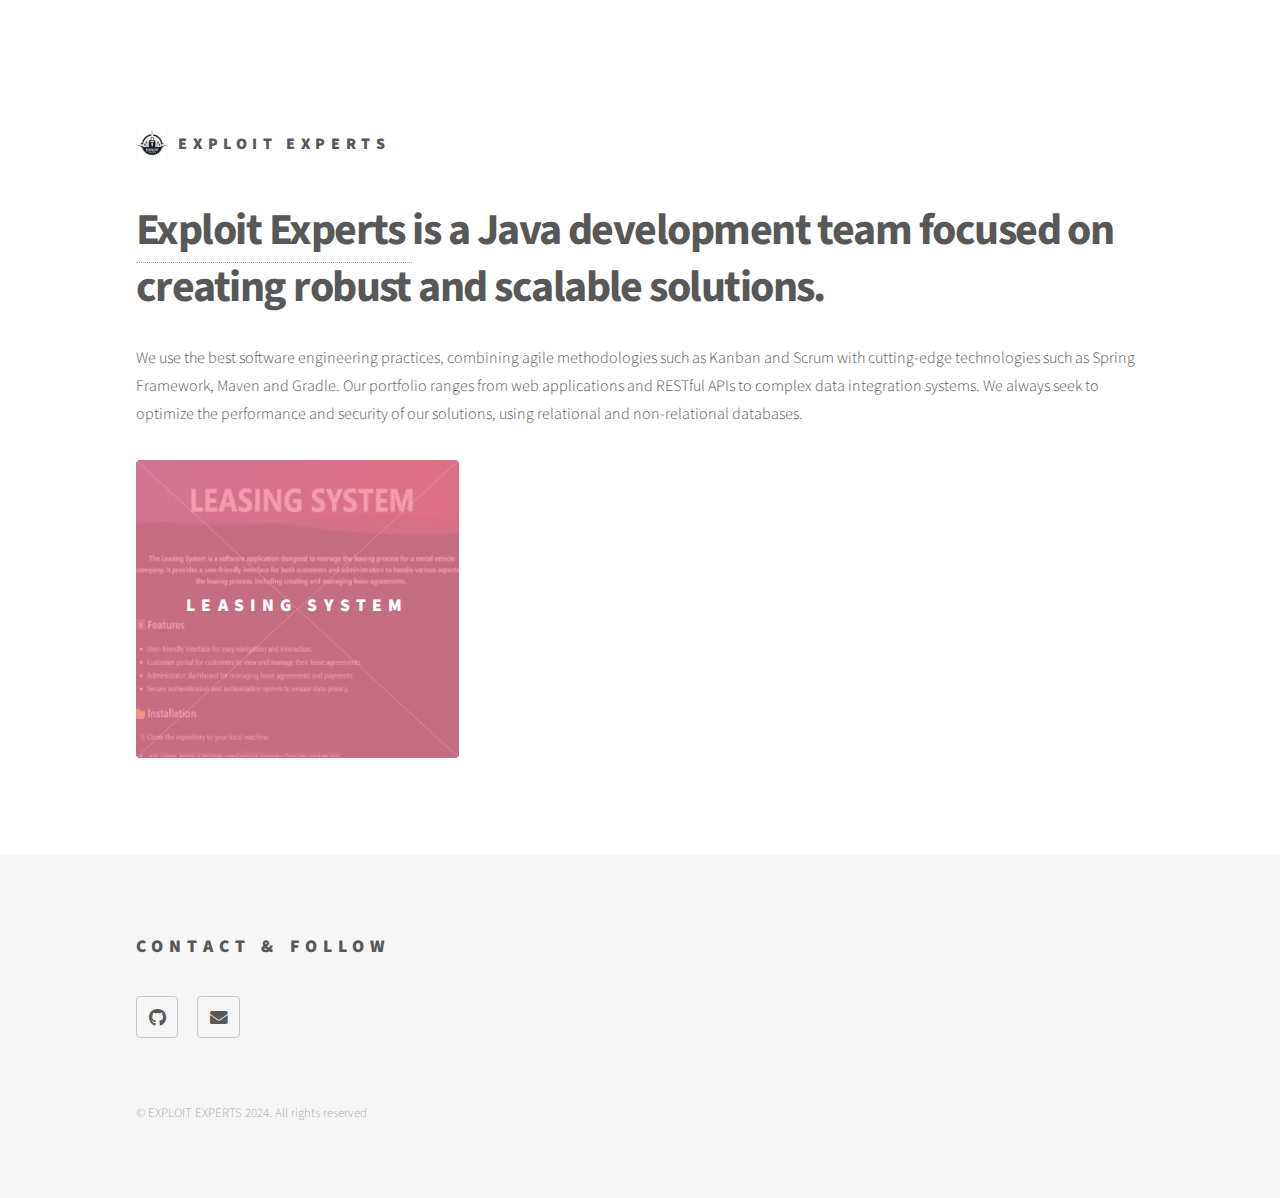
==== index.html @ 953b2849 "Fix website" ====
<!DOCTYPE HTML>

<html>
	<head>
		<title>Exploit-Experts</title>
		<meta charset="utf-8" />
		<meta name="viewport" content="width=device-width, initial-scale=1, user-scalable=no" />
		<link rel="stylesheet" href="assets/css/main.css" />
		<noscript><link rel="stylesheet" href="assets/css/noscript.css" /></noscript>
	</head>
	<body class="is-preload">
		<!-- Wrapper -->
			<div id="wrapper">

				<!-- Header -->
					<header id="header">
						<div class="inner">

							<!-- Logo -->
								<a href="index.html" class="logo">
									<span class="symbol"><img src="images/logo.svg" alt="" /></span><span class="title">EXPLOIT EXPERTS</span>
								</a>
					</header>

				<!-- Main -->
					<div id="main">
						<div class="inner">
							<header>
								<h1><a>Exploit Experts </a>  is a Java development team focused on creating robust and scalable solutions.</h1>
								<p> We use the best software engineering practices, combining agile methodologies such as Kanban and Scrum with cutting-edge technologies such as Spring Framework, Maven and Gradle. Our portfolio ranges from web applications and RESTful APIs to complex data integration systems. We always seek to optimize the performance and security of our solutions, using relational and non-relational databases.</p>
							</header>
							<section class="tiles">
								<article class="style1">
									<span class="image">
										<img src="images/pic01.jpg" alt="" />
									</span>
									<a href="https://github.com/Exploit-Experts/leasing-system">
										<h2>Leasing System</h2>
										<div class="content">
											<p>The Leasing System is a software application designed to manage the leasing process for a rental vehicle company.</p>
										</div>
									</a>
								</article>
							</section>
						</div>
					</div>

				<!-- Footer -->
					<footer id="footer">
						<div class="inner">
							<section>
								<h2>Contact & Follow</h2>
								
								<ul class="icons">
									<li><a href="https://github.com/Exploit-Experts" class="icon brands style2 fa-github"><span class="label">GitHub</span></a></li>
									<li><a href="#" class="icon solid style2 fa-envelope"><span class="label">Email</span></a></li>
								</ul>

							</section>
							<ul class="copyright">
								<li>&copy; EXPLOIT EXPERTS 2024. All rights reserved</li>
							</ul>
						</div>
					</footer>

			</div>

		<!-- Scripts -->
			<script src="assets/js/jquery.min.js"></script>
			<script src="assets/js/browser.min.js"></script>
			<script src="assets/js/breakpoints.min.js"></script>
			<script src="assets/js/util.js"></script>
			<script src="assets/js/main.js"></script>

	</body>
</html>
---- assets/css/main.css ----
@import url(fontawesome-all.min.css);
@import url("https://fonts.googleapis.com/css?family=Source+Sans+Pro:300,700,900");


html, body, div, span, applet, object,
iframe, h1, h2, h3, h4, h5, h6, p, blockquote,
pre, a, abbr, acronym, address, big, cite,
code, del, dfn, em, img, ins, kbd, q, s, samp,
small, strike, strong, sub, sup, tt, var, b,
u, i, center, dl, dt, dd, ol, ul, li, fieldset,
form, label, legend, table, caption, tbody,
tfoot, thead, tr, th, td, article, aside,
canvas, details, embed, figure, figcaption,
footer, header, hgroup, menu, nav, output, ruby,
section, summary, time, mark, audio, video {
	margin: 0;
	padding: 0;
	border: 0;
	font-size: 100%;
	font: inherit;
	vertical-align: baseline;}

article, aside, details, figcaption, figure,
footer, header, hgroup, menu, nav, section {
	display: block;}

body {
	line-height: 1;
}

ol, ul {
	list-style: none;
}

blockquote, q {
	quotes: none;
}

	blockquote:before, blockquote:after, q:before, q:after {
		content: '';
		content: none;
	}

table {
	border-collapse: collapse;
	border-spacing: 0;
}

body {
	-webkit-text-size-adjust: none;
}

mark {
	background-color: transparent;
	color: inherit;
}

input::-moz-focus-inner {
	border: 0;
	padding: 0;
}

input, select, textarea {
	-moz-appearance: none;
	-webkit-appearance: none;
	-ms-appearance: none;
	appearance: none;
}

/* Basic */

	@-ms-viewport {
		width: device-width;
	}

	body {
		-ms-overflow-style: scrollbar;
	}

	@media screen and (max-width: 480px) {

		html, body {
			min-width: 320px;
		}

	}

	html {
		box-sizing: border-box;
	}

	*, *:before, *:after {
		box-sizing: inherit;
	}

	body {
		background: #ffffff;
	}

		body.is-preload *, body.is-preload *:before, body.is-preload *:after {
			-moz-animation: none !important;
			-webkit-animation: none !important;
			-ms-animation: none !important;
			animation: none !important;
			-moz-transition: none !important;
			-webkit-transition: none !important;
			-ms-transition: none !important;
			transition: none !important;
		}

/* Type */

	body, input, select, textarea {
		color: #585858;
		font-family: "Source Sans Pro", Helvetica, sans-serif;
		font-size: 16pt;
		font-weight: 300;
		line-height: 1.75;
	}

		@media screen and (max-width: 1680px) {

			body, input, select, textarea {
				font-size: 14pt;
			}

		}

		@media screen and (max-width: 1280px) {

			body, input, select, textarea {
				font-size: 12pt;
			}

		}

	a {
		-moz-transition: border-bottom-color 0.2s ease, color 0.2s ease;
		-webkit-transition: border-bottom-color 0.2s ease, color 0.2s ease;
		-ms-transition: border-bottom-color 0.2s ease, color 0.2s ease;
		transition: border-bottom-color 0.2s ease, color 0.2s ease;
		text-decoration: none;
		color: #585858;
		border-bottom: dotted 1px rgba(88, 88, 88, 0.5);
	}

		a:hover {
			border-bottom-color: transparent;
			color: #f2849e !important;
		}

	strong, b {
		font-weight: 900;
	}

	em, i {
		font-style: italic;
	}

	p {
		margin: 0 0 2em 0;
	}

	h1 {
		font-size: 2.75em;
		font-weight: 700;
		line-height: 1.3;
		margin: 0 0 1em 0;
		letter-spacing: -0.035em;
	}

		h1 a {
			color: inherit;
		}

		@media screen and (max-width: 736px) {

			h1 {
				font-size: 2em;
				margin: 0 0 1em 0;
			}

		}

		@media screen and (max-width: 360px) {

			h1 {
				font-size: 1.75em;
			}

		}

	h2, h3, h4, h5, h6 {
		font-weight: 900;
		line-height: 1.5;
		margin: 0 0 2em 0;
		text-transform: uppercase;
		letter-spacing: 0.35em;
	}

		h2 a, h3 a, h4 a, h5 a, h6 a {
			color: inherit;
		}

	h2 {
		font-size: 1.1em;
	}

	h3 {
		font-size: 1em;
	}

	h4 {
		font-size: 0.8em;
	}

	h5 {
		font-size: 0.8em;
	}

	h6 {
		font-size: 0.8em;
	}

	@media screen and (max-width: 980px) {

		h1 br, h2 br, h3 br, h4 br, h5 br, h6 br {
			display: none;
		}

	}

	@media screen and (max-width: 736px) {

		h2 {
			font-size: 1em;
		}

		h3 {
			font-size: 0.8em;
		}

	}

	sub {
		font-size: 0.8em;
		position: relative;
		top: 0.5em;
	}

	sup {
		font-size: 0.8em;
		position: relative;
		top: -0.5em;
	}

	blockquote {
		border-left: solid 4px #c9c9c9;
		font-style: italic;
		margin: 0 0 2em 0;
		padding: 0.5em 0 0.5em 2em;
	}

	code {
		background: rgba(144, 144, 144, 0.075);
		border-radius: 4px;
		border: solid 1px #c9c9c9;
		font-family: "Courier New", monospace;
		font-size: 0.9em;
		margin: 0 0.25em;
		padding: 0.25em 0.65em;
	}

	pre {
		-webkit-overflow-scrolling: touch;
		font-family: "Courier New", monospace;
		font-size: 0.9em;
		margin: 0 0 2em 0;
	}

		pre code {
			display: block;
			line-height: 1.75;
			padding: 1em 1.5em;
			overflow-x: auto;
		}

	hr {
		border: 0;
		border-bottom: solid 1px #c9c9c9;
		margin: 2em 0;
	}

		hr.major {
			margin: 3em 0;
		}

	.align-left {
		text-align: left;
	}

	.align-center {
		text-align: center;
	}

	.align-right {
		text-align: right;
	}

/* Row */

	.row {
		display: flex;
		flex-wrap: wrap;
		box-sizing: border-box;
		align-items: stretch;
	}

		.row > * {
			box-sizing: border-box;
		}

		.row.gtr-uniform > * > :last-child {
			margin-bottom: 0;
		}

		.row.aln-left {
			justify-content: flex-start;
		}

		.row.aln-center {
			justify-content: center;
		}

		.row.aln-right {
			justify-content: flex-end;
		}

		.row.aln-top {
			align-items: flex-start;
		}

		.row.aln-middle {
			align-items: center;
		}

		.row.aln-bottom {
			align-items: flex-end;
		}

		.row > .imp {
			order: -1;
		}

		.row > .col-1 {
			width: 8.33333%;
		}

		.row > .off-1 {
			margin-left: 8.33333%;
		}

		.row > .col-2 {
			width: 16.66667%;
		}

		.row > .off-2 {
			margin-left: 16.66667%;
		}

		.row > .col-3 {
			width: 25%;
		}

		.row > .off-3 {
			margin-left: 25%;
		}

		.row > .col-4 {
			width: 33.33333%;
		}

		.row > .off-4 {
			margin-left: 33.33333%;
		}

		.row > .col-5 {
			width: 41.66667%;
		}

		.row > .off-5 {
			margin-left: 41.66667%;
		}

		.row > .col-6 {
			width: 50%;
		}

		.row > .off-6 {
			margin-left: 50%;
		}

		.row > .col-7 {
			width: 58.33333%;
		}

		.row > .off-7 {
			margin-left: 58.33333%;
		}

		.row > .col-8 {
			width: 66.66667%;
		}

		.row > .off-8 {
			margin-left: 66.66667%;
		}

		.row > .col-9 {
			width: 75%;
		}

		.row > .off-9 {
			margin-left: 75%;
		}

		.row > .col-10 {
			width: 83.33333%;
		}

		.row > .off-10 {
			margin-left: 83.33333%;
		}

		.row > .col-11 {
			width: 91.66667%;
		}

		.row > .off-11 {
			margin-left: 91.66667%;
		}

		.row > .col-12 {
			width: 100%;
		}

		.row > .off-12 {
			margin-left: 100%;
		}

		.row.gtr-0 {
			margin-top: 0;
			margin-left: 0em;
		}

			.row.gtr-0 > * {
				padding: 0 0 0 0em;
			}

			.row.gtr-0.gtr-uniform {
				margin-top: 0em;
			}

				.row.gtr-0.gtr-uniform > * {
					padding-top: 0em;
				}

		.row.gtr-25 {
			margin-top: 0;
			margin-left: -0.5em;
		}

			.row.gtr-25 > * {
				padding: 0 0 0 0.5em;
			}

			.row.gtr-25.gtr-uniform {
				margin-top: -0.5em;
			}

				.row.gtr-25.gtr-uniform > * {
					padding-top: 0.5em;
				}

		.row.gtr-50 {
			margin-top: 0;
			margin-left: -1em;
		}

			.row.gtr-50 > * {
				padding: 0 0 0 1em;
			}

			.row.gtr-50.gtr-uniform {
				margin-top: -1em;
			}

				.row.gtr-50.gtr-uniform > * {
					padding-top: 1em;
				}

		.row {
			margin-top: 0;
			margin-left: -2em;
		}

			.row > * {
				padding: 0 0 0 2em;
			}

			.row.gtr-uniform {
				margin-top: -2em;
			}

				.row.gtr-uniform > * {
					padding-top: 2em;
				}

		.row.gtr-150 {
			margin-top: 0;
			margin-left: -3em;
		}

			.row.gtr-150 > * {
				padding: 0 0 0 3em;
			}

			.row.gtr-150.gtr-uniform {
				margin-top: -3em;
			}

				.row.gtr-150.gtr-uniform > * {
					padding-top: 3em;
				}

		.row.gtr-200 {
			margin-top: 0;
			margin-left: -4em;
		}

			.row.gtr-200 > * {
				padding: 0 0 0 4em;
			}

			.row.gtr-200.gtr-uniform {
				margin-top: -4em;
			}

				.row.gtr-200.gtr-uniform > * {
					padding-top: 4em;
				}

		@media screen and (max-width: 1680px) {

			.row {
				display: flex;
				flex-wrap: wrap;
				box-sizing: border-box;
				align-items: stretch;
			}

				.row > * {
					box-sizing: border-box;
				}

				.row.gtr-uniform > * > :last-child {
					margin-bottom: 0;
				}

				.row.aln-left {
					justify-content: flex-start;
				}

				.row.aln-center {
					justify-content: center;
				}

				.row.aln-right {
					justify-content: flex-end;
				}

				.row.aln-top {
					align-items: flex-start;
				}

				.row.aln-middle {
					align-items: center;
				}

				.row.aln-bottom {
					align-items: flex-end;
				}

				.row > .imp-xlarge {
					order: -1;
				}

				.row > .col-1-xlarge {
					width: 8.33333%;
				}

				.row > .off-1-xlarge {
					margin-left: 8.33333%;
				}

				.row > .col-2-xlarge {
					width: 16.66667%;
				}

				.row > .off-2-xlarge {
					margin-left: 16.66667%;
				}

				.row > .col-3-xlarge {
					width: 25%;
				}

				.row > .off-3-xlarge {
					margin-left: 25%;
				}

				.row > .col-4-xlarge {
					width: 33.33333%;
				}

				.row > .off-4-xlarge {
					margin-left: 33.33333%;
				}

				.row > .col-5-xlarge {
					width: 41.66667%;
				}

				.row > .off-5-xlarge {
					margin-left: 41.66667%;
				}

				.row > .col-6-xlarge {
					width: 50%;
				}

				.row > .off-6-xlarge {
					margin-left: 50%;
				}

				.row > .col-7-xlarge {
					width: 58.33333%;
				}

				.row > .off-7-xlarge {
					margin-left: 58.33333%;
				}

				.row > .col-8-xlarge {
					width: 66.66667%;
				}

				.row > .off-8-xlarge {
					margin-left: 66.66667%;
				}

				.row > .col-9-xlarge {
					width: 75%;
				}

				.row > .off-9-xlarge {
					margin-left: 75%;
				}

				.row > .col-10-xlarge {
					width: 83.33333%;
				}

				.row > .off-10-xlarge {
					margin-left: 83.33333%;
				}

				.row > .col-11-xlarge {
					width: 91.66667%;
				}

				.row > .off-11-xlarge {
					margin-left: 91.66667%;
				}

				.row > .col-12-xlarge {
					width: 100%;
				}

				.row > .off-12-xlarge {
					margin-left: 100%;
				}

				.row.gtr-0 {
					margin-top: 0;
					margin-left: 0em;
				}

					.row.gtr-0 > * {
						padding: 0 0 0 0em;
					}

					.row.gtr-0.gtr-uniform {
						margin-top: 0em;
					}

						.row.gtr-0.gtr-uniform > * {
							padding-top: 0em;
						}

				.row.gtr-25 {
					margin-top: 0;
					margin-left: -0.5em;
				}

					.row.gtr-25 > * {
						padding: 0 0 0 0.5em;
					}

					.row.gtr-25.gtr-uniform {
						margin-top: -0.5em;
					}

						.row.gtr-25.gtr-uniform > * {
							padding-top: 0.5em;
						}

				.row.gtr-50 {
					margin-top: 0;
					margin-left: -1em;
				}

					.row.gtr-50 > * {
						padding: 0 0 0 1em;
					}

					.row.gtr-50.gtr-uniform {
						margin-top: -1em;
					}

						.row.gtr-50.gtr-uniform > * {
							padding-top: 1em;
						}

				.row {
					margin-top: 0;
					margin-left: -2em;
				}

					.row > * {
						padding: 0 0 0 2em;
					}

					.row.gtr-uniform {
						margin-top: -2em;
					}

						.row.gtr-uniform > * {
							padding-top: 2em;
						}

				.row.gtr-150 {
					margin-top: 0;
					margin-left: -3em;
				}

					.row.gtr-150 > * {
						padding: 0 0 0 3em;
					}

					.row.gtr-150.gtr-uniform {
						margin-top: -3em;
					}

						.row.gtr-150.gtr-uniform > * {
							padding-top: 3em;
						}

				.row.gtr-200 {
					margin-top: 0;
					margin-left: -4em;
				}

					.row.gtr-200 > * {
						padding: 0 0 0 4em;
					}

					.row.gtr-200.gtr-uniform {
						margin-top: -4em;
					}

						.row.gtr-200.gtr-uniform > * {
							padding-top: 4em;
						}

		}

		@media screen and (max-width: 1280px) {

			.row {
				display: flex;
				flex-wrap: wrap;
				box-sizing: border-box;
				align-items: stretch;
			}

				.row > * {
					box-sizing: border-box;
				}

				.row.gtr-uniform > * > :last-child {
					margin-bottom: 0;
				}

				.row.aln-left {
					justify-content: flex-start;
				}

				.row.aln-center {
					justify-content: center;
				}

				.row.aln-right {
					justify-content: flex-end;
				}

				.row.aln-top {
					align-items: flex-start;
				}

				.row.aln-middle {
					align-items: center;
				}

				.row.aln-bottom {
					align-items: flex-end;
				}

				.row > .imp-large {
					order: -1;
				}

				.row > .col-1-large {
					width: 8.33333%;
				}

				.row > .off-1-large {
					margin-left: 8.33333%;
				}

				.row > .col-2-large {
					width: 16.66667%;
				}

				.row > .off-2-large {
					margin-left: 16.66667%;
				}

				.row > .col-3-large {
					width: 25%;
				}

				.row > .off-3-large {
					margin-left: 25%;
				}

				.row > .col-4-large {
					width: 33.33333%;
				}

				.row > .off-4-large {
					margin-left: 33.33333%;
				}

				.row > .col-5-large {
					width: 41.66667%;
				}

				.row > .off-5-large {
					margin-left: 41.66667%;
				}

				.row > .col-6-large {
					width: 50%;
				}

				.row > .off-6-large {
					margin-left: 50%;
				}

				.row > .col-7-large {
					width: 58.33333%;
				}

				.row > .off-7-large {
					margin-left: 58.33333%;
				}

				.row > .col-8-large {
					width: 66.66667%;
				}

				.row > .off-8-large {
					margin-left: 66.66667%;
				}

				.row > .col-9-large {
					width: 75%;
				}

				.row > .off-9-large {
					margin-left: 75%;
				}

				.row > .col-10-large {
					width: 83.33333%;
				}

				.row > .off-10-large {
					margin-left: 83.33333%;
				}

				.row > .col-11-large {
					width: 91.66667%;
				}

				.row > .off-11-large {
					margin-left: 91.66667%;
				}

				.row > .col-12-large {
					width: 100%;
				}

				.row > .off-12-large {
					margin-left: 100%;
				}

				.row.gtr-0 {
					margin-top: 0;
					margin-left: 0em;
				}

					.row.gtr-0 > * {
						padding: 0 0 0 0em;
					}

					.row.gtr-0.gtr-uniform {
						margin-top: 0em;
					}

						.row.gtr-0.gtr-uniform > * {
							padding-top: 0em;
						}

				.row.gtr-25 {
					margin-top: 0;
					margin-left: -0.5em;
				}

					.row.gtr-25 > * {
						padding: 0 0 0 0.5em;
					}

					.row.gtr-25.gtr-uniform {
						margin-top: -0.5em;
					}

						.row.gtr-25.gtr-uniform > * {
							padding-top: 0.5em;
						}

				.row.gtr-50 {
					margin-top: 0;
					margin-left: -1em;
				}

					.row.gtr-50 > * {
						padding: 0 0 0 1em;
					}

					.row.gtr-50.gtr-uniform {
						margin-top: -1em;
					}

						.row.gtr-50.gtr-uniform > * {
							padding-top: 1em;
						}

				.row {
					margin-top: 0;
					margin-left: -2em;
				}

					.row > * {
						padding: 0 0 0 2em;
					}

					.row.gtr-uniform {
						margin-top: -2em;
					}

						.row.gtr-uniform > * {
							padding-top: 2em;
						}

				.row.gtr-150 {
					margin-top: 0;
					margin-left: -3em;
				}

					.row.gtr-150 > * {
						padding: 0 0 0 3em;
					}

					.row.gtr-150.gtr-uniform {
						margin-top: -3em;
					}

						.row.gtr-150.gtr-uniform > * {
							padding-top: 3em;
						}

				.row.gtr-200 {
					margin-top: 0;
					margin-left: -4em;
				}

					.row.gtr-200 > * {
						padding: 0 0 0 4em;
					}

					.row.gtr-200.gtr-uniform {
						margin-top: -4em;
					}

						.row.gtr-200.gtr-uniform > * {
							padding-top: 4em;
						}

		}

		@media screen and (max-width: 980px) {

			.row {
				display: flex;
				flex-wrap: wrap;
				box-sizing: border-box;
				align-items: stretch;
			}

				.row > * {
					box-sizing: border-box;
				}

				.row.gtr-uniform > * > :last-child {
					margin-bottom: 0;
				}

				.row.aln-left {
					justify-content: flex-start;
				}

				.row.aln-center {
					justify-content: center;
				}

				.row.aln-right {
					justify-content: flex-end;
				}

				.row.aln-top {
					align-items: flex-start;
				}

				.row.aln-middle {
					align-items: center;
				}

				.row.aln-bottom {
					align-items: flex-end;
				}

				.row > .imp-medium {
					order: -1;
				}

				.row > .col-1-medium {
					width: 8.33333%;
				}

				.row > .off-1-medium {
					margin-left: 8.33333%;
				}

				.row > .col-2-medium {
					width: 16.66667%;
				}

				.row > .off-2-medium {
					margin-left: 16.66667%;
				}

				.row > .col-3-medium {
					width: 25%;
				}

				.row > .off-3-medium {
					margin-left: 25%;
				}

				.row > .col-4-medium {
					width: 33.33333%;
				}

				.row > .off-4-medium {
					margin-left: 33.33333%;
				}

				.row > .col-5-medium {
					width: 41.66667%;
				}

				.row > .off-5-medium {
					margin-left: 41.66667%;
				}

				.row > .col-6-medium {
					width: 50%;
				}

				.row > .off-6-medium {
					margin-left: 50%;
				}

				.row > .col-7-medium {
					width: 58.33333%;
				}

				.row > .off-7-medium {
					margin-left: 58.33333%;
				}

				.row > .col-8-medium {
					width: 66.66667%;
				}

				.row > .off-8-medium {
					margin-left: 66.66667%;
				}

				.row > .col-9-medium {
					width: 75%;
				}

				.row > .off-9-medium {
					margin-left: 75%;
				}

				.row > .col-10-medium {
					width: 83.33333%;
				}

				.row > .off-10-medium {
					margin-left: 83.33333%;
				}

				.row > .col-11-medium {
					width: 91.66667%;
				}

				.row > .off-11-medium {
					margin-left: 91.66667%;
				}

				.row > .col-12-medium {
					width: 100%;
				}

				.row > .off-12-medium {
					margin-left: 100%;
				}

				.row.gtr-0 {
					margin-top: 0;
					margin-left: 0em;
				}

					.row.gtr-0 > * {
						padding: 0 0 0 0em;
					}

					.row.gtr-0.gtr-uniform {
						margin-top: 0em;
					}

						.row.gtr-0.gtr-uniform > * {
							padding-top: 0em;
						}

				.row.gtr-25 {
					margin-top: 0;
					margin-left: -0.375em;
				}

					.row.gtr-25 > * {
						padding: 0 0 0 0.375em;
					}

					.row.gtr-25.gtr-uniform {
						margin-top: -0.375em;
					}

						.row.gtr-25.gtr-uniform > * {
							padding-top: 0.375em;
						}

				.row.gtr-50 {
					margin-top: 0;
					margin-left: -0.75em;
				}

					.row.gtr-50 > * {
						padding: 0 0 0 0.75em;
					}

					.row.gtr-50.gtr-uniform {
						margin-top: -0.75em;
					}

						.row.gtr-50.gtr-uniform > * {
							padding-top: 0.75em;
						}

				.row {
					margin-top: 0;
					margin-left: -1.5em;
				}

					.row > * {
						padding: 0 0 0 1.5em;
					}

					.row.gtr-uniform {
						margin-top: -1.5em;
					}

						.row.gtr-uniform > * {
							padding-top: 1.5em;
						}

				.row.gtr-150 {
					margin-top: 0;
					margin-left: -2.25em;
				}

					.row.gtr-150 > * {
						padding: 0 0 0 2.25em;
					}

					.row.gtr-150.gtr-uniform {
						margin-top: -2.25em;
					}

						.row.gtr-150.gtr-uniform > * {
							padding-top: 2.25em;
						}

				.row.gtr-200 {
					margin-top: 0;
					margin-left: -3em;
				}

					.row.gtr-200 > * {
						padding: 0 0 0 3em;
					}

					.row.gtr-200.gtr-uniform {
						margin-top: -3em;
					}

						.row.gtr-200.gtr-uniform > * {
							padding-top: 3em;
						}

		}

		@media screen and (max-width: 736px) {

			.row {
				display: flex;
				flex-wrap: wrap;
				box-sizing: border-box;
				align-items: stretch;
			}

				.row > * {
					box-sizing: border-box;
				}

				.row.gtr-uniform > * > :last-child {
					margin-bottom: 0;
				}

				.row.aln-left {
					justify-content: flex-start;
				}

				.row.aln-center {
					justify-content: center;
				}

				.row.aln-right {
					justify-content: flex-end;
				}

				.row.aln-top {
					align-items: flex-start;
				}

				.row.aln-middle {
					align-items: center;
				}

				.row.aln-bottom {
					align-items: flex-end;
				}

				.row > .imp-small {
					order: -1;
				}

				.row > .col-1-small {
					width: 8.33333%;
				}

				.row > .off-1-small {
					margin-left: 8.33333%;
				}

				.row > .col-2-small {
					width: 16.66667%;
				}

				.row > .off-2-small {
					margin-left: 16.66667%;
				}

				.row > .col-3-small {
					width: 25%;
				}

				.row > .off-3-small {
					margin-left: 25%;
				}

				.row > .col-4-small {
					width: 33.33333%;
				}

				.row > .off-4-small {
					margin-left: 33.33333%;
				}

				.row > .col-5-small {
					width: 41.66667%;
				}

				.row > .off-5-small {
					margin-left: 41.66667%;
				}

				.row > .col-6-small {
					width: 50%;
				}

				.row > .off-6-small {
					margin-left: 50%;
				}

				.row > .col-7-small {
					width: 58.33333%;
				}

				.row > .off-7-small {
					margin-left: 58.33333%;
				}

				.row > .col-8-small {
					width: 66.66667%;
				}

				.row > .off-8-small {
					margin-left: 66.66667%;
				}

				.row > .col-9-small {
					width: 75%;
				}

				.row > .off-9-small {
					margin-left: 75%;
				}

				.row > .col-10-small {
					width: 83.33333%;
				}

				.row > .off-10-small {
					margin-left: 83.33333%;
				}

				.row > .col-11-small {
					width: 91.66667%;
				}

				.row > .off-11-small {
					margin-left: 91.66667%;
				}

				.row > .col-12-small {
					width: 100%;
				}

				.row > .off-12-small {
					margin-left: 100%;
				}

				.row.gtr-0 {
					margin-top: 0;
					margin-left: 0em;
				}

					.row.gtr-0 > * {
						padding: 0 0 0 0em;
					}

					.row.gtr-0.gtr-uniform {
						margin-top: 0em;
					}

						.row.gtr-0.gtr-uniform > * {
							padding-top: 0em;
						}

				.row.gtr-25 {
					margin-top: 0;
					margin-left: -0.25em;
				}

					.row.gtr-25 > * {
						padding: 0 0 0 0.25em;
					}

					.row.gtr-25.gtr-uniform {
						margin-top: -0.25em;
					}

						.row.gtr-25.gtr-uniform > * {
							padding-top: 0.25em;
						}

				.row.gtr-50 {
					margin-top: 0;
					margin-left: -0.5em;
				}

					.row.gtr-50 > * {
						padding: 0 0 0 0.5em;
					}

					.row.gtr-50.gtr-uniform {
						margin-top: -0.5em;
					}

						.row.gtr-50.gtr-uniform > * {
							padding-top: 0.5em;
						}

				.row {
					margin-top: 0;
					margin-left: -1em;
				}

					.row > * {
						padding: 0 0 0 1em;
					}

					.row.gtr-uniform {
						margin-top: -1em;
					}

						.row.gtr-uniform > * {
							padding-top: 1em;
						}

				.row.gtr-150 {
					margin-top: 0;
					margin-left: -1.5em;
				}

					.row.gtr-150 > * {
						padding: 0 0 0 1.5em;
					}

					.row.gtr-150.gtr-uniform {
						margin-top: -1.5em;
					}

						.row.gtr-150.gtr-uniform > * {
							padding-top: 1.5em;
						}

				.row.gtr-200 {
					margin-top: 0;
					margin-left: -2em;
				}

					.row.gtr-200 > * {
						padding: 0 0 0 2em;
					}

					.row.gtr-200.gtr-uniform {
						margin-top: -2em;
					}

						.row.gtr-200.gtr-uniform > * {
							padding-top: 2em;
						}

		}

		@media screen and (max-width: 480px) {

			.row {
				display: flex;
				flex-wrap: wrap;
				box-sizing: border-box;
				align-items: stretch;
			}

				.row > * {
					box-sizing: border-box;
				}

				.row.gtr-uniform > * > :last-child {
					margin-bottom: 0;
				}

				.row.aln-left {
					justify-content: flex-start;
				}

				.row.aln-center {
					justify-content: center;
				}

				.row.aln-right {
					justify-content: flex-end;
				}

				.row.aln-top {
					align-items: flex-start;
				}

				.row.aln-middle {
					align-items: center;
				}

				.row.aln-bottom {
					align-items: flex-end;
				}

				.row > .imp-xsmall {
					order: -1;
				}

				.row > .col-1-xsmall {
					width: 8.33333%;
				}

				.row > .off-1-xsmall {
					margin-left: 8.33333%;
				}

				.row > .col-2-xsmall {
					width: 16.66667%;
				}

				.row > .off-2-xsmall {
					margin-left: 16.66667%;
				}

				.row > .col-3-xsmall {
					width: 25%;
				}

				.row > .off-3-xsmall {
					margin-left: 25%;
				}

				.row > .col-4-xsmall {
					width: 33.33333%;
				}

				.row > .off-4-xsmall {
					margin-left: 33.33333%;
				}

				.row > .col-5-xsmall {
					width: 41.66667%;
				}

				.row > .off-5-xsmall {
					margin-left: 41.66667%;
				}

				.row > .col-6-xsmall {
					width: 50%;
				}

				.row > .off-6-xsmall {
					margin-left: 50%;
				}

				.row > .col-7-xsmall {
					width: 58.33333%;
				}

				.row > .off-7-xsmall {
					margin-left: 58.33333%;
				}

				.row > .col-8-xsmall {
					width: 66.66667%;
				}

				.row > .off-8-xsmall {
					margin-left: 66.66667%;
				}

				.row > .col-9-xsmall {
					width: 75%;
				}

				.row > .off-9-xsmall {
					margin-left: 75%;
				}

				.row > .col-10-xsmall {
					width: 83.33333%;
				}

				.row > .off-10-xsmall {
					margin-left: 83.33333%;
				}

				.row > .col-11-xsmall {
					width: 91.66667%;
				}

				.row > .off-11-xsmall {
					margin-left: 91.66667%;
				}

				.row > .col-12-xsmall {
					width: 100%;
				}

				.row > .off-12-xsmall {
					margin-left: 100%;
				}

				.row.gtr-0 {
					margin-top: 0;
					margin-left: 0em;
				}

					.row.gtr-0 > * {
						padding: 0 0 0 0em;
					}

					.row.gtr-0.gtr-uniform {
						margin-top: 0em;
					}

						.row.gtr-0.gtr-uniform > * {
							padding-top: 0em;
						}

				.row.gtr-25 {
					margin-top: 0;
					margin-left: -0.25em;
				}

					.row.gtr-25 > * {
						padding: 0 0 0 0.25em;
					}

					.row.gtr-25.gtr-uniform {
						margin-top: -0.25em;
					}

						.row.gtr-25.gtr-uniform > * {
							padding-top: 0.25em;
						}

				.row.gtr-50 {
					margin-top: 0;
					margin-left: -0.5em;
				}

					.row.gtr-50 > * {
						padding: 0 0 0 0.5em;
					}

					.row.gtr-50.gtr-uniform {
						margin-top: -0.5em;
					}

						.row.gtr-50.gtr-uniform > * {
							padding-top: 0.5em;
						}

				.row {
					margin-top: 0;
					margin-left: -1em;
				}

					.row > * {
						padding: 0 0 0 1em;
					}

					.row.gtr-uniform {
						margin-top: -1em;
					}

						.row.gtr-uniform > * {
							padding-top: 1em;
						}

				.row.gtr-150 {
					margin-top: 0;
					margin-left: -1.5em;
				}

					.row.gtr-150 > * {
						padding: 0 0 0 1.5em;
					}

					.row.gtr-150.gtr-uniform {
						margin-top: -1.5em;
					}

						.row.gtr-150.gtr-uniform > * {
							padding-top: 1.5em;
						}

				.row.gtr-200 {
					margin-top: 0;
					margin-left: -2em;
				}

					.row.gtr-200 > * {
						padding: 0 0 0 2em;
					}

					.row.gtr-200.gtr-uniform {
						margin-top: -2em;
					}

						.row.gtr-200.gtr-uniform > * {
							padding-top: 2em;
						}

		}

/* Section/Article */

	section.special, article.special {
		text-align: center;
	}

	header p {
		margin-top: -1em;
	}

	@media screen and (max-width: 736px) {

		header p {
			margin-top: 0;
		}

	}

/* Icon */

	.icon {
		text-decoration: none;
		border-bottom: none;
		position: relative;
	}

		.icon:before {
			-moz-osx-font-smoothing: grayscale;
			-webkit-font-smoothing: antialiased;
			display: inline-block;
			font-style: normal;
			font-variant: normal;
			text-rendering: auto;
			line-height: 1;
			text-transform: none !important;
			font-family: 'Font Awesome 5 Free';
			font-weight: 400;
		}

		.icon > .label {
			display: none;
		}

		.icon:before {
			line-height: inherit;
		}

		.icon.solid:before {
			font-weight: 900;
		}

		.icon.brands:before {
			font-family: 'Font Awesome 5 Brands';
		}

		.icon.style2 {
			-moz-transition: background-color 0.2s ease-in-out, color 0.2s ease-in-out, border-color 0.2s ease-in-out;
			-webkit-transition: background-color 0.2s ease-in-out, color 0.2s ease-in-out, border-color 0.2s ease-in-out;
			-ms-transition: background-color 0.2s ease-in-out, color 0.2s ease-in-out, border-color 0.2s ease-in-out;
			transition: background-color 0.2s ease-in-out, color 0.2s ease-in-out, border-color 0.2s ease-in-out;
			background-color: transparent;
			border: solid 1px #c9c9c9;
			border-radius: 4px;
			width: 2.65em;
			height: 2.65em;
			display: inline-block;
			text-align: center;
			line-height: 2.65em;
			color: inherit;
		}

			.icon.style2:before {
				font-size: 1.1em;
			}

			.icon.style2:hover {
				color: #f2849e;
				border-color: #f2849e;
			}

			.icon.style2:active {
				background-color: rgba(242, 132, 158, 0.1);
			}

/* List */

	ol {
		list-style: decimal;
		margin: 0 0 2em 0;
		padding-left: 1.25em;
	}

		ol li {
			padding-left: 0.25em;
		}

	ul {
		list-style: disc;
		margin: 0 0 2em 0;
		padding-left: 1em;
	}

		ul li {
			padding-left: 0.5em;
		}

		ul.alt {
			list-style: none;
			padding-left: 0;
		}

			ul.alt li {
				border-top: solid 1px #c9c9c9;
				padding: 0.5em 0;
			}

				ul.alt li:first-child {
					border-top: 0;
					padding-top: 0;
				}

	dl {
		margin: 0 0 2em 0;
	}

		dl dt {
			display: block;
			font-weight: 900;
			margin: 0 0 1em 0;
		}

		dl dd {
			margin-left: 2em;
		}

/* Actions */

	ul.actions {
		display: -moz-flex;
		display: -webkit-flex;
		display: -ms-flex;
		display: flex;
		cursor: default;
		list-style: none;
		margin-left: -1em;
		padding-left: 0;
	}

		ul.actions li {
			padding: 0 0 0 1em;
			vertical-align: middle;
		}

		ul.actions.special {
			-moz-justify-content: center;
			-webkit-justify-content: center;
			-ms-justify-content: center;
			justify-content: center;
			width: 100%;
			margin-left: 0;
		}

			ul.actions.special li:first-child {
				padding-left: 0;
			}

		ul.actions.stacked {
			-moz-flex-direction: column;
			-webkit-flex-direction: column;
			-ms-flex-direction: column;
			flex-direction: column;
			margin-left: 0;
		}

			ul.actions.stacked li {
				padding: 1.3em 0 0 0;
			}

				ul.actions.stacked li:first-child {
					padding-top: 0;
				}

		ul.actions.fit {
			width: calc(100% + 1em);
		}

			ul.actions.fit li {
				-moz-flex-grow: 1;
				-webkit-flex-grow: 1;
				-ms-flex-grow: 1;
				flex-grow: 1;
				-moz-flex-shrink: 1;
				-webkit-flex-shrink: 1;
				-ms-flex-shrink: 1;
				flex-shrink: 1;
				width: 100%;
			}

				ul.actions.fit li > * {
					width: 100%;
				}

			ul.actions.fit.stacked {
				width: 100%;
			}

		@media screen and (max-width: 480px) {

			ul.actions:not(.fixed) {
				-moz-flex-direction: column;
				-webkit-flex-direction: column;
				-ms-flex-direction: column;
				flex-direction: column;
				margin-left: 0;
				width: 100% !important;
			}

				ul.actions:not(.fixed) li {
					-moz-flex-grow: 1;
					-webkit-flex-grow: 1;
					-ms-flex-grow: 1;
					flex-grow: 1;
					-moz-flex-shrink: 1;
					-webkit-flex-shrink: 1;
					-ms-flex-shrink: 1;
					flex-shrink: 1;
					padding: 1em 0 0 0;
					text-align: center;
					width: 100%;
				}

					ul.actions:not(.fixed) li > * {
						width: 100%;
					}

					ul.actions:not(.fixed) li:first-child {
						padding-top: 0;
					}

					ul.actions:not(.fixed) li input[type="submit"],
					ul.actions:not(.fixed) li input[type="reset"],
					ul.actions:not(.fixed) li input[type="button"],
					ul.actions:not(.fixed) li button,
					ul.actions:not(.fixed) li .button {
						width: 100%;
					}

						ul.actions:not(.fixed) li input[type="submit"].icon:before,
						ul.actions:not(.fixed) li input[type="reset"].icon:before,
						ul.actions:not(.fixed) li input[type="button"].icon:before,
						ul.actions:not(.fixed) li button.icon:before,
						ul.actions:not(.fixed) li .button.icon:before {
							margin-left: -0.5rem;
						}

		}

/* Icons */

	ul.icons {
		cursor: default;
		list-style: none;
		padding-left: 0;
		margin: -1em 0 2em -1em;
	}

		ul.icons li {
			display: inline-block;
			padding: 1em 0 0 1em;
		}

/* Form */

	form {
		margin: 0 0 2em 0;
		overflow-x: hidden;
	}

		form > :last-child {
			margin-bottom: 0;
		}

		form > .fields {
			display: -moz-flex;
			display: -webkit-flex;
			display: -ms-flex;
			display: flex;
			-moz-flex-wrap: wrap;
			-webkit-flex-wrap: wrap;
			-ms-flex-wrap: wrap;
			flex-wrap: wrap;
			width: calc(100% + 3em);
			margin: -1.5em 0 2em -1.5em;
		}

			form > .fields > .field {
				-moz-flex-grow: 0;
				-webkit-flex-grow: 0;
				-ms-flex-grow: 0;
				flex-grow: 0;
				-moz-flex-shrink: 0;
				-webkit-flex-shrink: 0;
				-ms-flex-shrink: 0;
				flex-shrink: 0;
				padding: 1.5em 0 0 1.5em;
				width: calc(100% - 1.5em);
			}

				form > .fields > .field.half {
					width: calc(50% - 0.75em);
				}

				form > .fields > .field.third {
					width: calc(100%/3 - 0.5em);
				}

				form > .fields > .field.quarter {
					width: calc(25% - 0.375em);
				}

		@media screen and (max-width: 480px) {

			form > .fields {
				width: calc(100% + 3em);
				margin: -1.5em 0 2em -1.5em;
			}

				form > .fields > .field {
					padding: 1.5em 0 0 1.5em;
					width: calc(100% - 1.5em);
				}

					form > .fields > .field.half {
						width: calc(100% - 1.5em);
					}

					form > .fields > .field.third {
						width: calc(100% - 1.5em);
					}

					form > .fields > .field.quarter {
						width: calc(100% - 1.5em);
					}

		}

	label {
		display: block;
		font-size: 0.9em;
		font-weight: 900;
		margin: 0 0 1em 0;
	}

	input[type="text"],
	input[type="password"],
	input[type="email"],
	input[type="tel"],
	select,
	textarea {
		-moz-appearance: none;
		-webkit-appearance: none;
		-ms-appearance: none;
		appearance: none;
		background-color: transparent;
		border: none;
		border-radius: 0;
		border-bottom: solid 1px #c9c9c9;
		color: inherit;
		display: block;
		outline: 0;
		padding: 0;
		text-decoration: none;
		width: 100%;
	}

		input[type="text"]:invalid,
		input[type="password"]:invalid,
		input[type="email"]:invalid,
		input[type="tel"]:invalid,
		select:invalid,
		textarea:invalid {
			box-shadow: none;
		}

		input[type="text"]:focus,
		input[type="password"]:focus,
		input[type="email"]:focus,
		input[type="tel"]:focus,
		select:focus,
		textarea:focus {
			border-bottom-color: #f2849e;
			box-shadow: inset 0 -1px 0 0 #f2849e;
		}

	select {
		background-image: url("data:image/svg+xml;charset=utf8,%3Csvg xmlns='http://www.w3.org/2000/svg' width='40' height='40' preserveAspectRatio='none' viewBox='0 0 40 40'%3E%3Cpath d='M9.4,12.3l10.4,10.4l10.4-10.4c0.2-0.2,0.5-0.4,0.9-0.4c0.3,0,0.6,0.1,0.9,0.4l3.3,3.3c0.2,0.2,0.4,0.5,0.4,0.9 c0,0.4-0.1,0.6-0.4,0.9L20.7,31.9c-0.2,0.2-0.5,0.4-0.9,0.4c-0.3,0-0.6-0.1-0.9-0.4L4.3,17.3c-0.2-0.2-0.4-0.5-0.4-0.9 c0-0.4,0.1-0.6,0.4-0.9l3.3-3.3c0.2-0.2,0.5-0.4,0.9-0.4S9.1,12.1,9.4,12.3z' fill='%23c9c9c9' /%3E%3C/svg%3E");
		background-size: 1.25rem;
		background-repeat: no-repeat;
		background-position: calc(100% - 1rem) center;
		height: 3em;
		padding-right: 3em;
		text-overflow: ellipsis;
	}

		select option {
			background: #ffffff;
		}

		select:focus::-ms-value {
			background-color: transparent;
		}

		select::-ms-expand {
			display: none;
		}

	input[type="text"],
	input[type="password"],
	input[type="email"],
	select {
		height: 3em;
	}

	textarea {
		padding: 0;
		min-height: 3.75em;
	}

	input[type="checkbox"],
	input[type="radio"] {
		-moz-appearance: none;
		-webkit-appearance: none;
		-ms-appearance: none;
		appearance: none;
		display: block;
		float: left;
		margin-right: -2em;
		opacity: 0;
		width: 1em;
		z-index: -1;
	}

		input[type="checkbox"] + label,
		input[type="radio"] + label {
			text-decoration: none;
			color: #585858;
			cursor: pointer;
			display: inline-block;
			font-size: 1em;
			font-weight: 300;
			padding-left: 2.55em;
			padding-right: 0.75em;
			position: relative;
		}

			input[type="checkbox"] + label:before,
			input[type="radio"] + label:before {
				-moz-osx-font-smoothing: grayscale;
				-webkit-font-smoothing: antialiased;
				display: inline-block;
				font-style: normal;
				font-variant: normal;
				text-rendering: auto;
				line-height: 1;
				text-transform: none !important;
				font-family: 'Font Awesome 5 Free';
				font-weight: 900;
			}

			input[type="checkbox"] + label:before,
			input[type="radio"] + label:before {
				border-radius: 4px;
				border: solid 1px #c9c9c9;
				content: '';
				display: inline-block;
				font-size: 0.8em;
				height: 2.25em;
				left: 0;
				line-height: 2.25em;
				position: absolute;
				text-align: center;
				top: 0;
				width: 2.25em;
			}

		input[type="checkbox"]:checked + label:before,
		input[type="radio"]:checked + label:before {
			background: #585858;
			border-color: #585858;
			color: #ffffff;
			content: '\f00c';
		}

		input[type="checkbox"]:focus + label:before,
		input[type="radio"]:focus + label:before {
			border-color: #f2849e;
			box-shadow: 0 0 0 1px #f2849e;
		}

	input[type="checkbox"] + label:before {
		border-radius: 4px;
	}

	input[type="radio"] + label:before {
		border-radius: 100%;
	}

/* Box */

	.box {
		border-radius: 4px;
		border: solid 1px #c9c9c9;
		margin-bottom: 2em;
		padding: 1.5em;
	}

		.box > :last-child,
		.box > :last-child > :last-child,
		.box > :last-child > :last-child > :last-child {
			margin-bottom: 0;
		}

		.box.alt {
			border: 0;
			border-radius: 0;
			padding: 0;
		}

/* Image */

	.image {
		border-radius: 4px;
		border: 0;
		display: inline-block;
		position: relative;
	}

		.image img {
			border-radius: 4px;
			display: block;
		}

		.image.left, .image.right {
			max-width: 40%;
		}

			.image.left img, .image.right img {
				width: 100%;
			}

		.image.left {
			float: left;
			padding: 0 1.5em 1em 0;
			top: 0.25em;
		}

		.image.right {
			float: right;
			padding: 0 0 1em 1.5em;
			top: 0.25em;
		}

		.image.fit {
			display: block;
			margin: 0 0 2em 0;
			width: 100%;
		}

			.image.fit img {
				width: 100%;
			}

		.image.main {
			display: block;
			margin: 0 0 3em 0;
			width: 100%;
		}

			.image.main img {
				width: 100%;
			}

			@media screen and (max-width: 736px) {

				.image.main {
					margin: 0 0 2em 0;
				}

			}

/* Table */

	.table-wrapper {
		-webkit-overflow-scrolling: touch;
		overflow-x: auto;
	}

	table {
		margin: 0 0 2em 0;
		width: 100%;
	}

		table tbody tr {
			border: solid 1px #c9c9c9;
			border-left: 0;
			border-right: 0;
		}

			table tbody tr:nth-child(2n + 1) {
				background-color: rgba(144, 144, 144, 0.075);
			}

		table td {
			padding: 0.75em 0.75em;
		}

		table th {
			font-size: 0.9em;
			font-weight: 900;
			padding: 0 0.75em 0.75em 0.75em;
			text-align: left;
		}

		table thead {
			border-bottom: solid 2px #c9c9c9;
		}

		table tfoot {
			border-top: solid 2px #c9c9c9;
		}

		table.alt {
			border-collapse: separate;
		}

			table.alt tbody tr td {
				border: solid 1px #c9c9c9;
				border-left-width: 0;
				border-top-width: 0;
			}

				table.alt tbody tr td:first-child {
					border-left-width: 1px;
				}

			table.alt tbody tr:first-child td {
				border-top-width: 1px;
			}

			table.alt thead {
				border-bottom: 0;
			}

			table.alt tfoot {
				border-top: 0;
			}

/* Button */

	input[type="submit"],
	input[type="reset"],
	input[type="button"],
	button,
	.button {
		-moz-appearance: none;
		-webkit-appearance: none;
		-ms-appearance: none;
		appearance: none;
		-moz-transition: background-color 0.2s ease-in-out, color 0.2s ease-in-out, box-shadow 0.2s ease-in-out;
		-webkit-transition: background-color 0.2s ease-in-out, color 0.2s ease-in-out, box-shadow 0.2s ease-in-out;
		-ms-transition: background-color 0.2s ease-in-out, color 0.2s ease-in-out, box-shadow 0.2s ease-in-out;
		transition: background-color 0.2s ease-in-out, color 0.2s ease-in-out, box-shadow 0.2s ease-in-out;
		background-color: transparent;
		border-radius: 4px;
		border: 0;
		box-shadow: inset 0 0 0 2px #585858;
		color: #585858 !important;
		cursor: pointer;
		display: inline-block;
		font-size: 0.8em;
		font-weight: 900;
		height: 3.5em;
		letter-spacing: 0.35em;
		line-height: 3.45em;
		overflow: hidden;
		padding: 0 1.25em 0 1.6em;
		text-align: center;
		text-decoration: none;
		text-overflow: ellipsis;
		text-transform: uppercase;
		white-space: nowrap;
	}

		input[type="submit"].icon:before,
		input[type="reset"].icon:before,
		input[type="button"].icon:before,
		button.icon:before,
		.button.icon:before {
			margin-right: 0.5em;
		}

		input[type="submit"].fit,
		input[type="reset"].fit,
		input[type="button"].fit,
		button.fit,
		.button.fit {
			width: 100%;
		}

		input[type="submit"]:hover,
		input[type="reset"]:hover,
		input[type="button"]:hover,
		button:hover,
		.button:hover {
			color: #f2849e !important;
			box-shadow: inset 0 0 0 2px #f2849e;
		}

		input[type="submit"]:active,
		input[type="reset"]:active,
		input[type="button"]:active,
		button:active,
		.button:active {
			background-color: rgba(242, 132, 158, 0.1);
		}

		input[type="submit"].small,
		input[type="reset"].small,
		input[type="button"].small,
		button.small,
		.button.small {
			font-size: 0.6em;
		}

		input[type="submit"].large,
		input[type="reset"].large,
		input[type="button"].large,
		button.large,
		.button.large {
			font-size: 1em;
		}

		input[type="submit"].primary,
		input[type="reset"].primary,
		input[type="button"].primary,
		button.primary,
		.button.primary {
			box-shadow: none;
			background-color: #585858;
			color: #ffffff !important;
		}

			input[type="submit"].primary:hover,
			input[type="reset"].primary:hover,
			input[type="button"].primary:hover,
			button.primary:hover,
			.button.primary:hover {
				background-color: #f2849e;
			}

			input[type="submit"].primary:active,
			input[type="reset"].primary:active,
			input[type="button"].primary:active,
			button.primary:active,
			.button.primary:active {
				background-color: #ee5f81;
			}

		input[type="submit"].disabled, input[type="submit"]:disabled,
		input[type="reset"].disabled,
		input[type="reset"]:disabled,
		input[type="button"].disabled,
		input[type="button"]:disabled,
		button.disabled,
		button:disabled,
		.button.disabled,
		.button:disabled {
			pointer-events: none;
			opacity: 0.25;
		}

/* Tiles */

	.tiles {
		display: -moz-flex;
		display: -webkit-flex;
		display: -ms-flex;
		display: flex;
		-moz-flex-wrap: wrap;
		-webkit-flex-wrap: wrap;
		-ms-flex-wrap: wrap;
		flex-wrap: wrap;
		position: relative;
		margin: -2.5em 0 0 -2.5em;
	}

		.tiles article {
			-moz-transition: -moz-transform 0.5s ease, opacity 0.5s ease;
			-webkit-transition: -webkit-transform 0.5s ease, opacity 0.5s ease;
			-ms-transition: -ms-transform 0.5s ease, opacity 0.5s ease;
			transition: transform 0.5s ease, opacity 0.5s ease;
			position: relative;
			width: calc(33.33333% - 2.5em);
			margin: 2.5em 0 0 2.5em;
		}

			.tiles article > .image {
				-moz-transition: -moz-transform 0.5s ease;
				-webkit-transition: -webkit-transform 0.5s ease;
				-ms-transition: -ms-transform 0.5s ease;
				transition: transform 0.5s ease;
				position: relative;
				display: block;
				width: 100%;
				border-radius: 4px;
				overflow: hidden;
			}

				.tiles article > .image img {
					display: block;
					width: 100%;
				}

				.tiles article > .image:before {
					pointer-events: none;
					-moz-transition: background-color 0.5s ease, opacity 0.5s ease;
					-webkit-transition: background-color 0.5s ease, opacity 0.5s ease;
					-ms-transition: background-color 0.5s ease, opacity 0.5s ease;
					transition: background-color 0.5s ease, opacity 0.5s ease;
					content: '';
					display: block;
					position: absolute;
					top: 0;
					left: 0;
					width: 100%;
					height: 100%;
					opacity: 1.0;
					z-index: 1;
					opacity: 0.8;
				}

				.tiles article > .image:after {
					pointer-events: none;
					-moz-transition: opacity 0.5s ease;
					-webkit-transition: opacity 0.5s ease;
					-ms-transition: opacity 0.5s ease;
					transition: opacity 0.5s ease;
					content: '';
					display: block;
					position: absolute;
					top: 0;
					left: 0;
					width: 100%;
					height: 100%;
					background-image: url("data:image/svg+xml;charset=utf8,%3Csvg xmlns='http://www.w3.org/2000/svg' width='100' height='100' viewBox='0 0 100 100' preserveAspectRatio='none'%3E%3Cstyle%3Eline %7B stroke-width: 0.25px%3B stroke: %23ffffff%3B %7D%3C/style%3E%3Cline x1='0' y1='0' x2='100' y2='100' /%3E%3Cline x1='100' y1='0' x2='0' y2='100' /%3E%3C/svg%3E");
					background-position: center;
					background-repeat: no-repeat;
					background-size: 100% 100%;
					opacity: 0.25;
					z-index: 2;
				}

			.tiles article > a {
				display: -moz-flex;
				display: -webkit-flex;
				display: -ms-flex;
				display: flex;
				-moz-flex-direction: column;
				-webkit-flex-direction: column;
				-ms-flex-direction: column;
				flex-direction: column;
				-moz-align-items: center;
				-webkit-align-items: center;
				-ms-align-items: center;
				align-items: center;
				-moz-justify-content: center;
				-webkit-justify-content: center;
				-ms-justify-content: center;
				justify-content: center;
				-moz-transition: background-color 0.5s ease, -moz-transform 0.5s ease;
				-webkit-transition: background-color 0.5s ease, -webkit-transform 0.5s ease;
				-ms-transition: background-color 0.5s ease, -ms-transform 0.5s ease;
				transition: background-color 0.5s ease, transform 0.5s ease;
				position: absolute;
				top: 0;
				left: 0;
				width: 100%;
				height: 100%;
				padding: 1em;
				border-radius: 4px;
				border-bottom: 0;
				color: #ffffff;
				text-align: center;
				text-decoration: none;
				z-index: 3;
			}

				.tiles article > a > :last-child {
					margin: 0;
				}

				.tiles article > a:hover {
					color: #ffffff !important;
				}

				.tiles article > a h2 {
					margin: 0;
				}

				.tiles article > a .content {
					-moz-transition: max-height 0.5s ease, opacity 0.5s ease;
					-webkit-transition: max-height 0.5s ease, opacity 0.5s ease;
					-ms-transition: max-height 0.5s ease, opacity 0.5s ease;
					transition: max-height 0.5s ease, opacity 0.5s ease;
					width: 100%;
					max-height: 0;
					line-height: 1.5;
					margin-top: 0.35em;
					opacity: 0;
				}

					.tiles article > a .content > :last-child {
						margin-bottom: 0;
					}

			.tiles article.style1 > .image:before {
				background-color: #f2849e;
			}

			.tiles article.style2 > .image:before {
				background-color: #7ecaf6;
			}

			.tiles article.style3 > .image:before {
				background-color: #7bd0c1;
			}

			.tiles article.style4 > .image:before {
				background-color: #c75b9b;
			}

			.tiles article.style5 > .image:before {
				background-color: #ae85ca;
			}

			.tiles article.style6 > .image:before {
				background-color: #8499e7;
			}

			body:not(.is-touch) .tiles article:hover > .image {
				-moz-transform: scale(1.1);
				-webkit-transform: scale(1.1);
				-ms-transform: scale(1.1);
				transform: scale(1.1);
			}

				body:not(.is-touch) .tiles article:hover > .image:before {
					background-color: #333333;
					opacity: 0.35;
				}

				body:not(.is-touch) .tiles article:hover > .image:after {
					opacity: 0;
				}

			body:not(.is-touch) .tiles article:hover .content {
				max-height: 15em;
				opacity: 1;
			}

		* + .tiles {
			margin-top: 2em;
		}

		body.is-preload .tiles article {
			-moz-transform: scale(0.9);
			-webkit-transform: scale(0.9);
			-ms-transform: scale(0.9);
			transform: scale(0.9);
			opacity: 0;
		}

		body.is-touch .tiles article .content {
			max-height: 15em;
			opacity: 1;
		}

		@media screen and (max-width: 1280px) {

			.tiles {
				margin: -1.25em 0 0 -1.25em;
			}

				.tiles article {
					width: calc(33.33333% - 1.25em);
					margin: 1.25em 0 0 1.25em;
				}

		}

		@media screen and (max-width: 980px) {

			.tiles {
				margin: -2.5em 0 0 -2.5em;
			}

				.tiles article {
					width: calc(50% - 2.5em);
					margin: 2.5em 0 0 2.5em;
				}

		}

		@media screen and (max-width: 736px) {

			.tiles {
				margin: -1.25em 0 0 -1.25em;
			}

				.tiles article {
					width: calc(50% - 1.25em);
					margin: 1.25em 0 0 1.25em;
				}

					.tiles article:hover > .image {
						-moz-transform: scale(1.0);
						-webkit-transform: scale(1.0);
						-ms-transform: scale(1.0);
						transform: scale(1.0);
					}

		}

		@media screen and (max-width: 480px) {

			.tiles {
				margin: 0;
			}

				.tiles article {
					width: 100%;
					margin: 1.25em 0 0 0;
				}

		}

/* Header */

	#header {
		padding: 8em 0 0.1em 0 ;
	}

		#header .logo {
			display: block;
			border-bottom: 0;
			color: inherit;
			font-weight: 900;
			letter-spacing: 0.35em;
			margin: 0 0 2.5em 0;
			text-decoration: none;
			text-transform: uppercase;
			display: inline-block;
		}

			#header .logo > * {
				display: inline-block;
				vertical-align: middle;
			}

			#header .logo .symbol {
				margin-right: 0.65em;
			}

				#header .logo .symbol img {
					display: block;
					width: 2em;
					height: 2em;
				}

		#header nav {
			position: fixed;
			right: 2em;
			top: 2em;
			z-index: 10000;
		}

			#header nav ul {
				display: -moz-flex;
				display: -webkit-flex;
				display: -ms-flex;
				display: flex;
				-moz-align-items: center;
				-webkit-align-items: center;
				-ms-align-items: center;
				align-items: center;
				list-style: none;
				margin: 0;
				padding: 0;
			}

				#header nav ul li {
					display: block;
					padding: 0;
				}

					#header nav ul li a {
						display: block;
						position: relative;
						height: 3em;
						line-height: 3em;
						padding: 0 1.5em;
						background-color: rgba(255, 255, 255, 0.5);
						border-radius: 4px;
						border: 0;
						font-size: 0.8em;
						font-weight: 900;
						letter-spacing: 0.35em;
						text-transform: uppercase;
					}

					#header nav ul li a[href="#menu"] {
						-webkit-tap-highlight-color: transparent;
						width: 4em;
						text-indent: 4em;
						font-size: 1em;
						overflow: hidden;
						padding: 0;
						white-space: nowrap;
					}

						#header nav ul li a[href="#menu"]:before, #header nav ul li a[href="#menu"]:after {
							-moz-transition: opacity 0.2s ease;
							-webkit-transition: opacity 0.2s ease;
							-ms-transition: opacity 0.2s ease;
							transition: opacity 0.2s ease;
							content: '';
							display: block;
							position: absolute;
							top: 0;
							left: 0;
							width: 100%;
							height: 100%;
							background-position: center;
							background-repeat: no-repeat;
							background-size: 2em 2em;
						}

						#header nav ul li a[href="#menu"]:before {
							background-image: url("data:image/svg+xml;charset=utf8,%3Csvg xmlns='http://www.w3.org/2000/svg' width='100' height='100' viewBox='0 0 100 100' preserveAspectRatio='none'%3E%3Cstyle%3Eline %7B stroke-width: 8px%3B stroke: %23f2849e%3B %7D%3C/style%3E%3Cline x1='0' y1='25' x2='100' y2='25' /%3E%3Cline x1='0' y1='50' x2='100' y2='50' /%3E%3Cline x1='0' y1='75' x2='100' y2='75' /%3E%3C/svg%3E");
							opacity: 0;
						}

						#header nav ul li a[href="#menu"]:after {
							background-image: url("data:image/svg+xml;charset=utf8,%3Csvg xmlns='http://www.w3.org/2000/svg' width='100' height='100' viewBox='0 0 100 100' preserveAspectRatio='none'%3E%3Cstyle%3Eline %7B stroke-width: 8px%3B stroke: %23585858%3B %7D%3C/style%3E%3Cline x1='0' y1='25' x2='100' y2='25' /%3E%3Cline x1='0' y1='50' x2='100' y2='50' /%3E%3Cline x1='0' y1='75' x2='100' y2='75' /%3E%3C/svg%3E");
							opacity: 1;
						}

						#header nav ul li a[href="#menu"]:hover:before {
							opacity: 1;
						}

						#header nav ul li a[href="#menu"]:hover:after {
							opacity: 0;
						}

		@media screen and (max-width: 736px) {

			#header {
				padding: 4em 0 0.1em 0 ;
			}

				#header nav {
					right: 0.5em;
					top: 0.5em;
				}

					#header nav ul li a[href="#menu"]:before, #header nav ul li a[href="#menu"]:after {
						background-size: 1.5em 1.5em;
					}

		}

/* Menu */

	#wrapper {
		-moz-transition: opacity 0.45s ease;
		-webkit-transition: opacity 0.45s ease;
		-ms-transition: opacity 0.45s ease;
		transition: opacity 0.45s ease;
		opacity: 1;
	}

	#menu {
		-moz-transform: translateX(22em);
		-webkit-transform: translateX(22em);
		-ms-transform: translateX(22em);
		transform: translateX(22em);
		-moz-transition: -moz-transform 0.45s ease, visibility 0.45s;
		-webkit-transition: -webkit-transform 0.45s ease, visibility 0.45s;
		-ms-transition: -ms-transform 0.45s ease, visibility 0.45s;
		transition: transform 0.45s ease, visibility 0.45s;
		position: fixed;
		top: 0;
		right: 0;
		width: 22em;
		max-width: 80%;
		height: 100%;
		-webkit-overflow-scrolling: touch;
		background: #585858;
		color: #ffffff;
		cursor: default;
		visibility: hidden;
		z-index: 10002;
	}

		#menu > .inner {
			-moz-transition: opacity 0.45s ease;
			-webkit-transition: opacity 0.45s ease;
			-ms-transition: opacity 0.45s ease;
			transition: opacity 0.45s ease;
			-webkit-overflow-scrolling: touch;
			position: absolute;
			top: 0;
			left: 0;
			width: 100%;
			height: 100%;
			padding: 2.75em;
			opacity: 0;
			overflow-y: auto;
		}

			#menu > .inner > ul {
				list-style: none;
				margin: 0 0 1em 0;
				padding: 0;
			}

				#menu > .inner > ul > li {
					padding: 0;
					border-top: solid 1px rgba(255, 255, 255, 0.15);
				}

					#menu > .inner > ul > li a {
						display: block;
						padding: 1em 0;
						line-height: 1.5;
						border: 0;
						color: inherit;
					}

					#menu > .inner > ul > li:first-child {
						border-top: 0;
						margin-top: -1em;
					}

		#menu > .close {
			-moz-transition: opacity 0.45s ease, -moz-transform 0.45s ease;
			-webkit-transition: opacity 0.45s ease, -webkit-transform 0.45s ease;
			-ms-transition: opacity 0.45s ease, -ms-transform 0.45s ease;
			transition: opacity 0.45s ease, transform 0.45s ease;
			-moz-transform: scale(0.25) rotate(180deg);
			-webkit-transform: scale(0.25) rotate(180deg);
			-ms-transform: scale(0.25) rotate(180deg);
			transform: scale(0.25) rotate(180deg);
			-webkit-tap-highlight-color: transparent;
			display: block;
			position: absolute;
			top: 2em;
			left: -6em;
			width: 6em;
			text-indent: 6em;
			height: 3em;
			border: 0;
			font-size: 1em;
			opacity: 0;
			overflow: hidden;
			padding: 0;
			white-space: nowrap;
		}

			#menu > .close:before, #menu > .close:after {
				-moz-transition: opacity 0.2s ease;
				-webkit-transition: opacity 0.2s ease;
				-ms-transition: opacity 0.2s ease;
				transition: opacity 0.2s ease;
				content: '';
				display: block;
				position: absolute;
				top: 0;
				left: 0;
				width: 100%;
				height: 100%;
				background-position: center;
				background-repeat: no-repeat;
				background-size: 2em 2em;
			}

			#menu > .close:before {
				background-image: url("data:image/svg+xml;charset=utf8,%3Csvg xmlns='http://www.w3.org/2000/svg' width='100' height='100' viewBox='0 0 100 100' preserveAspectRatio='none'%3E%3Cstyle%3Eline %7B stroke-width: 8px%3B stroke: %23f2849e%3B %7D%3C/style%3E%3Cline x1='15' y1='15' x2='85' y2='85' /%3E%3Cline x1='85' y1='15' x2='15' y2='85' /%3E%3C/svg%3E");
				opacity: 0;
			}

			#menu > .close:after {
				background-image: url("data:image/svg+xml;charset=utf8,%3Csvg xmlns='http://www.w3.org/2000/svg' width='100' height='100' viewBox='0 0 100 100' preserveAspectRatio='none'%3E%3Cstyle%3Eline %7B stroke-width: 8px%3B stroke: %23585858%3B %7D%3C/style%3E%3Cline x1='15' y1='15' x2='85' y2='85' /%3E%3Cline x1='85' y1='15' x2='15' y2='85' /%3E%3C/svg%3E");
				opacity: 1;
			}

			#menu > .close:hover:before {
				opacity: 1;
			}

			#menu > .close:hover:after {
				opacity: 0;
			}

		@media screen and (max-width: 736px) {

			#menu {
				-moz-transform: translateX(16.5em);
				-webkit-transform: translateX(16.5em);
				-ms-transform: translateX(16.5em);
				transform: translateX(16.5em);
				width: 16.5em;
			}

				#menu > .inner {
					padding: 2.75em 1.5em;
				}

				#menu > .close {
					top: 0.5em;
					left: -4.25em;
					width: 4.25em;
					text-indent: 4.25em;
				}

					#menu > .close:before, #menu > .close:after {
						background-size: 1.5em 1.5em;
					}

		}

	body.is-menu-visible #wrapper {
		pointer-events: none;
		cursor: default;
		opacity: 0.25;
	}

	body.is-menu-visible #menu {
		-moz-transform: translateX(0);
		-webkit-transform: translateX(0);
		-ms-transform: translateX(0);
		transform: translateX(0);
		visibility: visible;
	}

		body.is-menu-visible #menu > * {
			opacity: 1;
		}

		body.is-menu-visible #menu .close {
			-moz-transform: scale(1.0) rotate(0deg);
			-webkit-transform: scale(1.0) rotate(0deg);
			-ms-transform: scale(1.0) rotate(0deg);
			transform: scale(1.0) rotate(0deg);
			opacity: 1;
		}

/* Main */

	#main {
		padding: 0em 0 6em 0 ;
	}

		@media screen and (max-width: 736px) {

			#main {
				padding: 0em 0 4em 0 ;
			}

		}

/* Footer */

	#footer {
		padding: 5em 0 6em 0 ;
		background-color: #f6f6f6;
	}

		#footer > .inner {
			display: -moz-flex;
			display: -webkit-flex;
			display: -ms-flex;
			display: flex;
			-moz-flex-wrap: wrap;
			-webkit-flex-wrap: wrap;
			-ms-flex-wrap: wrap;
			flex-wrap: wrap;
			-moz-flex-direction: row;
			-webkit-flex-direction: row;
			-ms-flex-direction: row;
			flex-direction: row;
		}

			#footer > .inner > * > :last-child {
				margin-bottom: 0;
			}

			#footer > .inner section:nth-child(1) {
				width: calc(66% - 2.5em);
				margin-right: 2.5em;
			}

			#footer > .inner section:nth-child(2) {
				width: calc(33% - 2.5em);
				margin-left: 2.5em;
			}

			#footer > .inner .copyright {
				width: 100%;
				padding: 0;
				margin-top: 5em;
				list-style: none;
				font-size: 0.8em;
				color: rgba(88, 88, 88, 0.5);
			}

				#footer > .inner .copyright a {
					color: inherit;
				}

				#footer > .inner .copyright li {
					display: inline-block;
					border-left: solid 1px rgba(88, 88, 88, 0.15);
					line-height: 1;
					padding: 0 0 0 1em;
					margin: 0 0 0 1em;
				}

					#footer > .inner .copyright li:first-child {
						border-left: 0;
						padding-left: 0;
						margin-left: 0;
					}

		@media screen and (max-width: 1280px) {

			#footer {
				padding: 5em 0 3em 0 ;
			}

				#footer > .inner section:nth-child(1) {
					width: calc(66% - 1.25em);
					margin-right: 1.25em;
				}

				#footer > .inner section:nth-child(2) {
					width: calc(33% - 1.25em);
					margin-left: 1.25em;
				}

		}

		@media screen and (max-width: 980px) {

			#footer > .inner section:nth-child(1) {
				width: 66%;
				margin-right: 0;
			}

			#footer > .inner section:nth-child(2) {
				width: calc(33% - 2.5em);
				margin-left: 2.5em;
			}

		}

		@media screen and (max-width: 736px) {

			#footer {
				padding: 3em 0 1em 0 ;
			}

				#footer > .inner {
					-moz-flex-direction: column;
					-webkit-flex-direction: column;
					-ms-flex-direction: column;
					flex-direction: column;
				}

					#footer > .inner section:nth-child(1) {
						width: 100%;
						margin-right: 0;
						margin: 3em 0 0 0;
					}

					#footer > .inner section:nth-child(2) {
						-moz-order: -1;
						-webkit-order: -1;
						-ms-order: -1;
						order: -1;
						width: 100%;
						margin-left: 0;
					}

					#footer > .inner .copyright {
						margin-top: 3em;
					}

		}

		@media screen and (max-width: 480px) {

			#footer > .inner .copyright {
				margin-top: 3em;
			}

				#footer > .inner .copyright li {
					border-left: 0;
					padding-left: 0;
					margin: 0.75em 0 0 0;
					display: block;
					line-height: inherit;
				}

					#footer > .inner .copyright li:first-child {
						margin-top: 0;
					}

		}

/* Wrapper */

	#wrapper > * > .inner {
		width: 100%;
		max-width: 68em;
		margin: 0 auto;
		padding: 0 2.5em;
	}

		@media screen and (max-width: 736px) {

			#wrapper > * > .inner {
				padding: 0 1.25em;
			}

		}
---- assets/css/noscript.css ----
/* Tiles */

	body.is-preload .tiles article {
		-moz-transform: none;
		-webkit-transform: none;
		-ms-transform: none;
		transform: none;
		opacity: 1;
	}
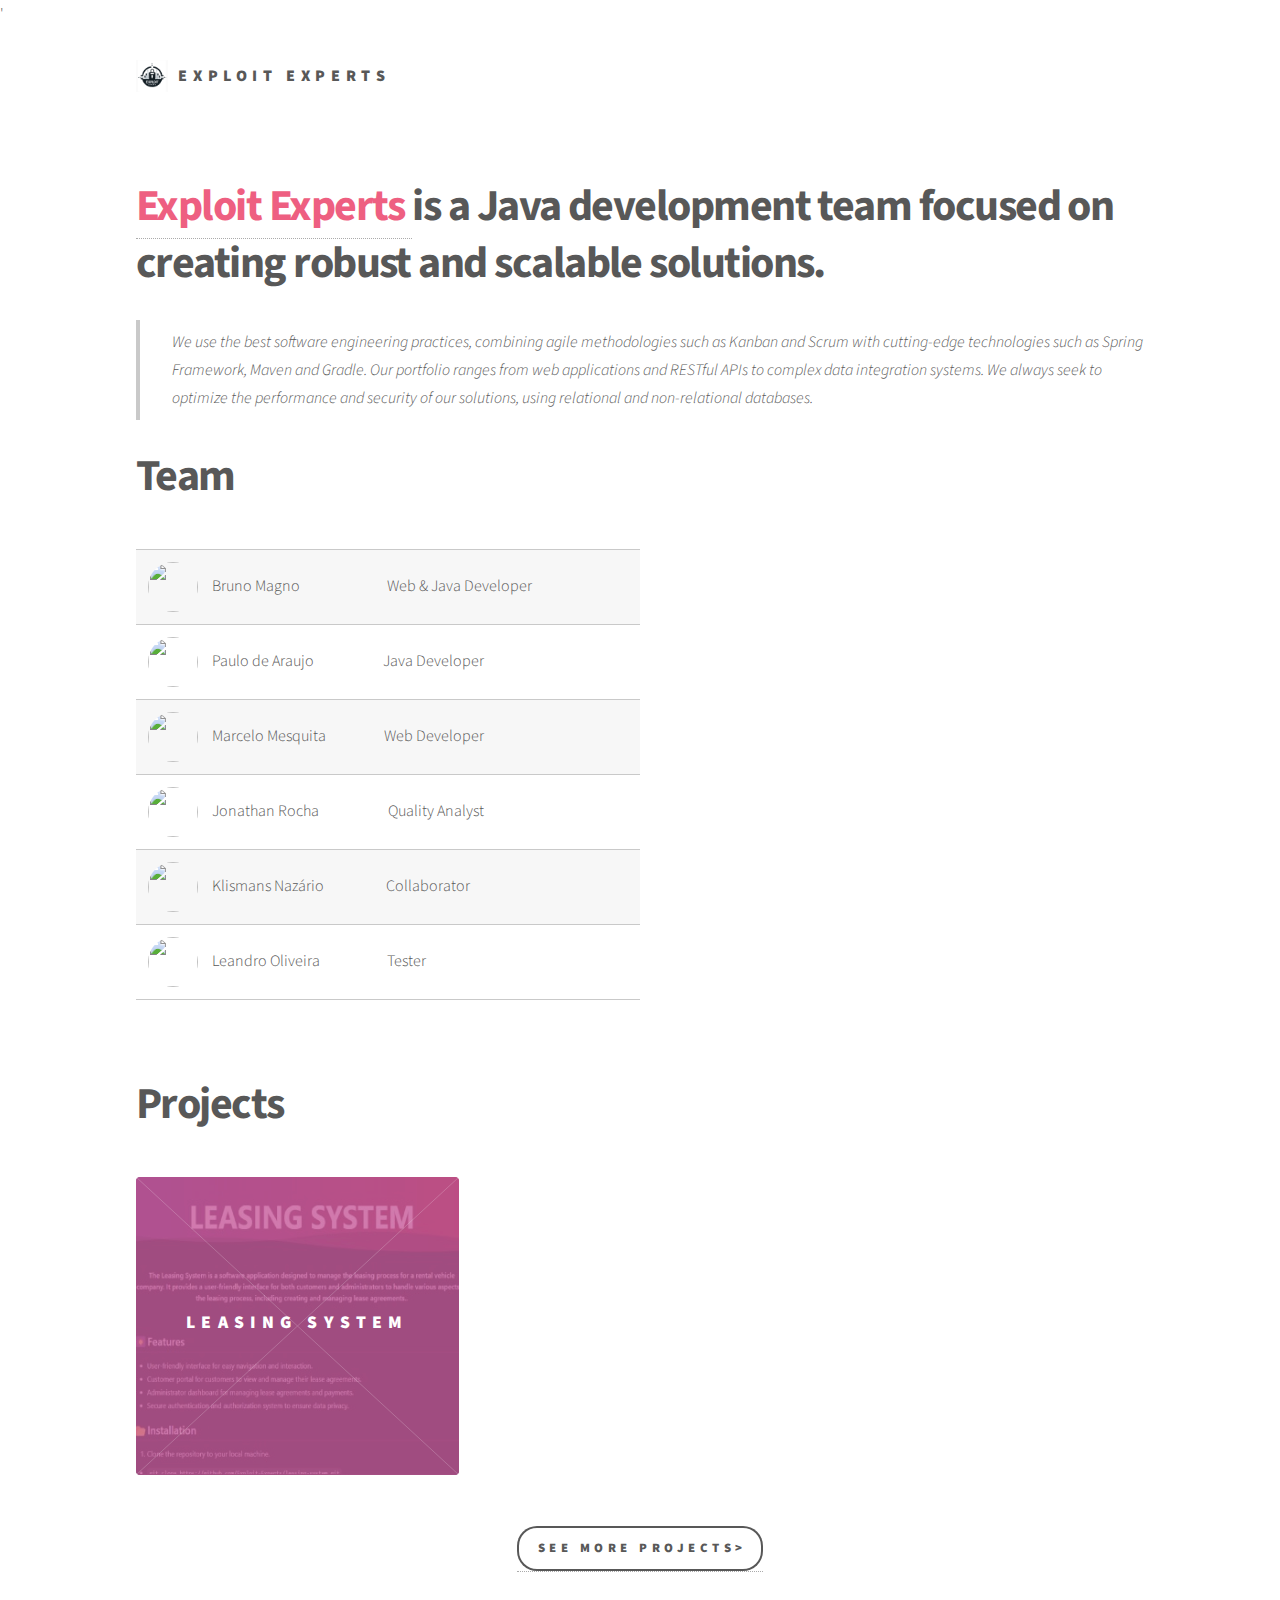
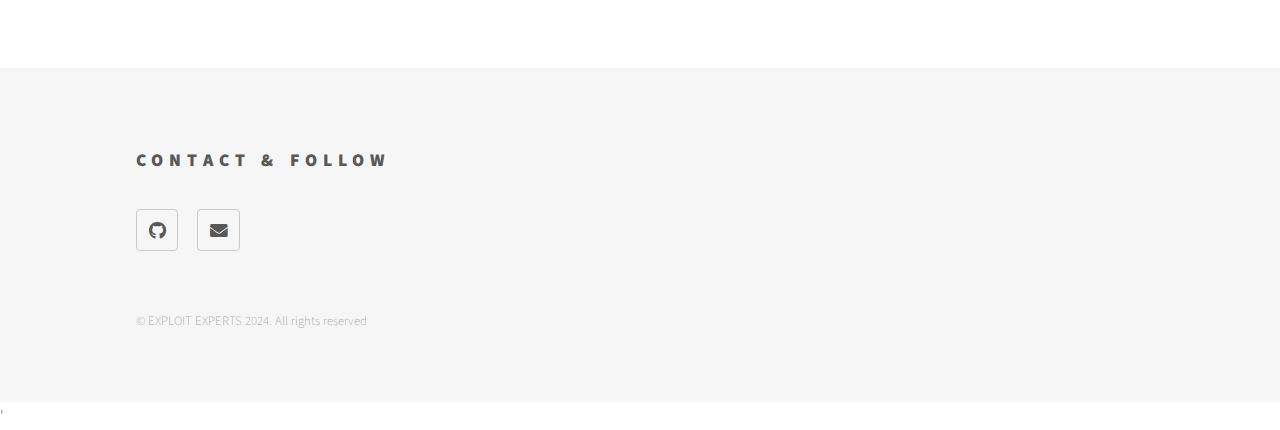
==== commit 8ea0997f: "Update website" ====
--- a/index.html
+++ b/index.html
@@ -1,4 +1,4 @@
-<!DOCTYPE HTML>
+'<!DOCTYPE HTML>
 
 <html>
 	<head>
@@ -10,16 +10,16 @@
 	</head>
 	<body class="is-preload">
 		<!-- Wrapper -->
-			<div id="wrapper">
+			<div id="wrapper" >
 
 				<!-- Header -->
 					<header id="header">
 						<div class="inner">
-
 							<!-- Logo -->
 								<a href="index.html" class="logo">
 									<span class="symbol"><img src="images/logo.svg" alt="" /></span><span class="title">EXPLOIT EXPERTS</span>
 								</a>
+						</div>
 					</header>
 
 				<!-- Main -->
@@ -27,10 +27,38 @@
 						<div class="inner">
 							<header>
 								<h1><a>Exploit Experts </a>  is a Java development team focused on creating robust and scalable solutions.</h1>
-								<p> We use the best software engineering practices, combining agile methodologies such as Kanban and Scrum with cutting-edge technologies such as Spring Framework, Maven and Gradle. Our portfolio ranges from web applications and RESTful APIs to complex data integration systems. We always seek to optimize the performance and security of our solutions, using relational and non-relational databases.</p>
+								<p><blockquote> We use the best software engineering practices, combining agile methodologies such as Kanban and Scrum with cutting-edge technologies such as Spring Framework, Maven and Gradle. Our portfolio ranges from web applications and RESTful APIs to complex data integration systems. We always seek to optimize the performance and security of our solutions, using relational and non-relational databases.</blockquote></p>
 							</header>
+							<h1>Team</h1>
+
+							<div class="table-wrapper" >
+								<table style="width: 50%;">
+									<tbody align="left">
+										<tr>
+											<td><img src="https://avatars.githubusercontent.com/u/114788642?v=4" style="border-radius: 50%; float: left; width: 50px; height: 50px;"><span style="float: left; margin-left: 3%; margin-top: 10px;">Bruno Magno</span><span style="margin-right:20%;float:right; margin-top: 10px;">Web & Java Developer</span></td> 
+										</tr>
+										<tr>
+											<td><img src="https://avatars.githubusercontent.com/u/127964717?v=4" style="border-radius: 50%; float: left; width: 50px; height: 50px;"><span style="float: left; margin-left: 3%; margin-top: 10px;">Paulo de Araujo</span><span style="margin-right:30%; float: right;margin-top: 10px;">Java Developer</span></td> 
+										</tr>
+										<tr>
+											<td><img src="https://avatars.githubusercontent.com/u/126338859?v=4" style="border-radius: 50%; float: left; width: 50px; height: 50px;"><span style="float: left; margin-left: 3%; margin-top: 10px;">Marcelo Mesquita</span><span style="margin-right:30%; float: right;margin-top: 10px;">Web Developer</span></td> 
+										</tr>
+										<tr>
+											<td><img src="https://avatars.githubusercontent.com/u/126990110?v=4" style="border-radius: 50%; float: left; width: 50px; height: 50px;"><span style="float: left; margin-left: 3%; margin-top: 10px;">Jonathan Rocha</span><span style="margin-right:30%; float: right; margin-top: 10px;">Quality Analyst</span></td> 
+										</tr>
+										<tr>
+											<td><img src="https://avatars.githubusercontent.com/u/180599406?v=4" style="border-radius: 50%; float: left; width: 50px; height: 50px;"><span style="float: left; margin-left: 3%; margin-top: 10px;">Klismans Nazário</span><span style="margin-right:33%; float: right; margin-top: 10px;">Collaborator</span></td> 
+										</tr>
+										<tr>
+											<td><img src="https://avatars.githubusercontent.com/u/126925371?v=4" style="border-radius: 50%; float: left; width: 50px; height: 50px;"><span style="float: left; margin-left: 3%; margin-top: 10px;">Leandro Oliveira</span><span style="margin-right:42%; float: right; margin-top: 10px;">Tester</span></td> 
+										</tr>
+									</tbody>
+								</table>
+							</div>
+
+							<h1>Projects</h1>
 							<section class="tiles">
-								<article class="style1">
+								<article class="style4">
 									<span class="image">
 										<img src="images/pic01.jpg" alt="" />
 									</span>
@@ -42,7 +70,12 @@
 									</a>
 								</article>
 							</section>
+							<div style="align-items: center; display: flex; justify-content: center; place-items: center; margin-top: 5%;">
+							<a href="https://github.com/orgs/Exploit-Experts/repositories">	<input type="reset" value="See more Projects>" style="border-radius: 20px;"></div>	</a>
+								
 						</div>
+						
+						
 					</div>
 
 				<!-- Footer -->
@@ -73,4 +106,4 @@
 			<script src="assets/js/main.js"></script>
 
 	</body>
-</html>+</html>'--- a/assets/css/main.css
+++ b/assets/css/main.css
@@ -165,12 +165,12 @@
 		font-size: 2.75em;
 		font-weight: 700;
 		line-height: 1.3;
-		margin: 0 0 1em 0;
+		margin: 1em 0 1em 0;
 		letter-spacing: -0.035em;
 	}
 
 		h1 a {
-			color: inherit;
+			color: #ee5f81;
 		}
 
 		@media screen and (max-width: 736px) {
@@ -2824,7 +2824,7 @@
 /* Header */
 
 	#header {
-		padding: 8em 0 0.1em 0 ;
+		padding: 2em 0 0.1em 0 ;
 	}
 
 		#header .logo {
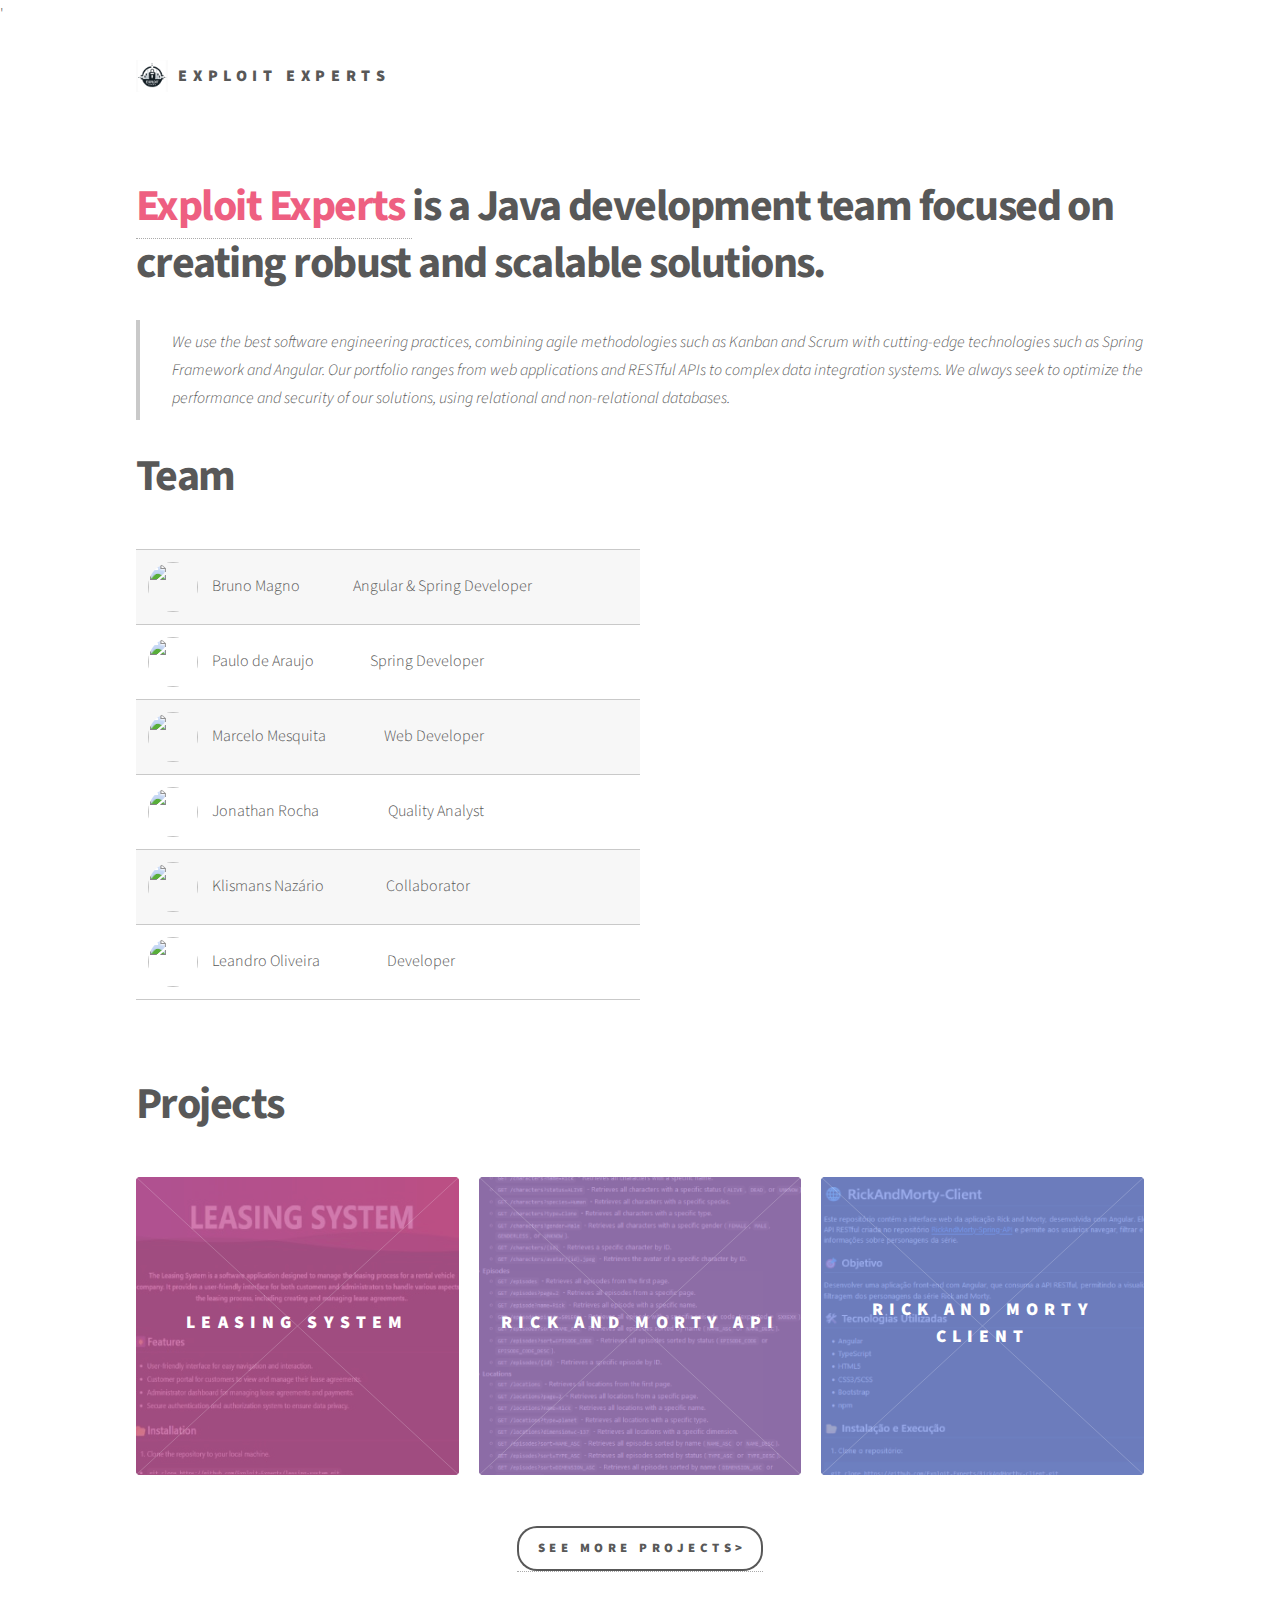
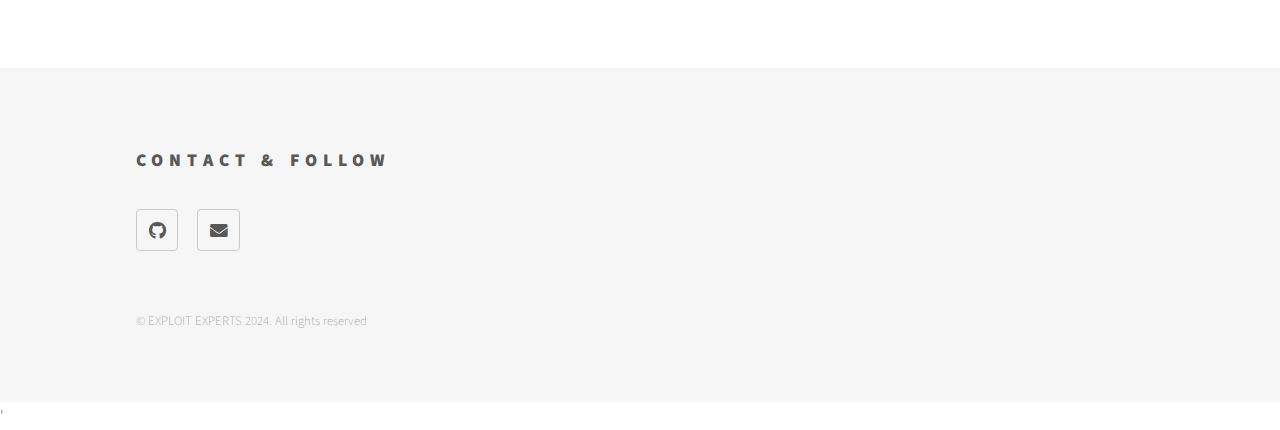
==== commit 60d1578c: "Update team roles and add new project sections in index.html" ====
--- a/index.html
+++ b/index.html
@@ -27,7 +27,7 @@
 						<div class="inner">
 							<header>
 								<h1><a>Exploit Experts </a>  is a Java development team focused on creating robust and scalable solutions.</h1>
-								<p><blockquote> We use the best software engineering practices, combining agile methodologies such as Kanban and Scrum with cutting-edge technologies such as Spring Framework, Maven and Gradle. Our portfolio ranges from web applications and RESTful APIs to complex data integration systems. We always seek to optimize the performance and security of our solutions, using relational and non-relational databases.</blockquote></p>
+								<p><blockquote> We use the best software engineering practices, combining agile methodologies such as Kanban and Scrum with cutting-edge technologies such as Spring Framework and Angular. Our portfolio ranges from web applications and RESTful APIs to complex data integration systems. We always seek to optimize the performance and security of our solutions, using relational and non-relational databases.</blockquote></p>
 							</header>
 							<h1>Team</h1>
 
@@ -35,10 +35,10 @@
 								<table style="width: 50%;">
 									<tbody align="left">
 										<tr>
-											<td><img src="https://avatars.githubusercontent.com/u/114788642?v=4" style="border-radius: 50%; float: left; width: 50px; height: 50px;"><span style="float: left; margin-left: 3%; margin-top: 10px;">Bruno Magno</span><span style="margin-right:20%;float:right; margin-top: 10px;">Web & Java Developer</span></td> 
+											<td><img src="https://avatars.githubusercontent.com/u/114788642?v=4" style="border-radius: 50%; float: left; width: 50px; height: 50px;"><span style="float: left; margin-left: 3%; margin-top: 10px;">Bruno Magno</span><span style="margin-right:20%;float:right; margin-top: 10px;">Angular & Spring Developer</span></td> 
 										</tr>
 										<tr>
-											<td><img src="https://avatars.githubusercontent.com/u/127964717?v=4" style="border-radius: 50%; float: left; width: 50px; height: 50px;"><span style="float: left; margin-left: 3%; margin-top: 10px;">Paulo de Araujo</span><span style="margin-right:30%; float: right;margin-top: 10px;">Java Developer</span></td> 
+											<td><img src="https://avatars.githubusercontent.com/u/127964717?v=4" style="border-radius: 50%; float: left; width: 50px; height: 50px;"><span style="float: left; margin-left: 3%; margin-top: 10px;">Paulo de Araujo</span><span style="margin-right:30%; float: right;margin-top: 10px;">Spring Developer</span></td> 
 										</tr>
 										<tr>
 											<td><img src="https://avatars.githubusercontent.com/u/126338859?v=4" style="border-radius: 50%; float: left; width: 50px; height: 50px;"><span style="float: left; margin-left: 3%; margin-top: 10px;">Marcelo Mesquita</span><span style="margin-right:30%; float: right;margin-top: 10px;">Web Developer</span></td> 
@@ -50,7 +50,7 @@
 											<td><img src="https://avatars.githubusercontent.com/u/180599406?v=4" style="border-radius: 50%; float: left; width: 50px; height: 50px;"><span style="float: left; margin-left: 3%; margin-top: 10px;">Klismans Nazário</span><span style="margin-right:33%; float: right; margin-top: 10px;">Collaborator</span></td> 
 										</tr>
 										<tr>
-											<td><img src="https://avatars.githubusercontent.com/u/126925371?v=4" style="border-radius: 50%; float: left; width: 50px; height: 50px;"><span style="float: left; margin-left: 3%; margin-top: 10px;">Leandro Oliveira</span><span style="margin-right:42%; float: right; margin-top: 10px;">Tester</span></td> 
+											<td><img src="https://avatars.githubusercontent.com/u/126925371?v=4" style="border-radius: 50%; float: left; width: 50px; height: 50px;"><span style="float: left; margin-left: 3%; margin-top: 10px;">Leandro Oliveira</span><span style="margin-right:36%; float: right; margin-top: 10px;">Developer</span></td> 
 										</tr>
 									</tbody>
 								</table>
@@ -69,6 +69,26 @@
 										</div>
 									</a>
 								</article>
+								<article class="style5">
+									<span class="image">
+										<img src="images/pic02.jpg" alt="" />
+									</span>
+									<a href="https://github.com/Exploit-Experts/RickAndMorty-Spring-API">
+										<h2>Rick and Morty API</h2>
+										<div class="content">
+											<p>The Rick and Morty API is a RESTful API that provides information about the characters, locations, and episodes of the Rick and Morty TV show.</p>
+										</div>
+									</a>
+								</article>
+								<article class="style6">
+									<span class="image">
+										<img src="images/pic03.jpg" alt="" />
+									</span>
+									<a href="https://github.com/Exploit-Experts/RickAndMorthy-client">
+										<h2>Rick and Morty Client</h2>
+										<div class="content">
+											<p>The Rick and Morty Client is a web application that consumes the Rick and Morty API to display information about the characters, locations, and episodes of the Rick and Morty TV show.</p>
+										</div>
 							</section>
 							<div style="align-items: center; display: flex; justify-content: center; place-items: center; margin-top: 5%;">
 							<a href="https://github.com/orgs/Exploit-Experts/repositories">	<input type="reset" value="See more Projects>" style="border-radius: 20px;"></div>	</a>
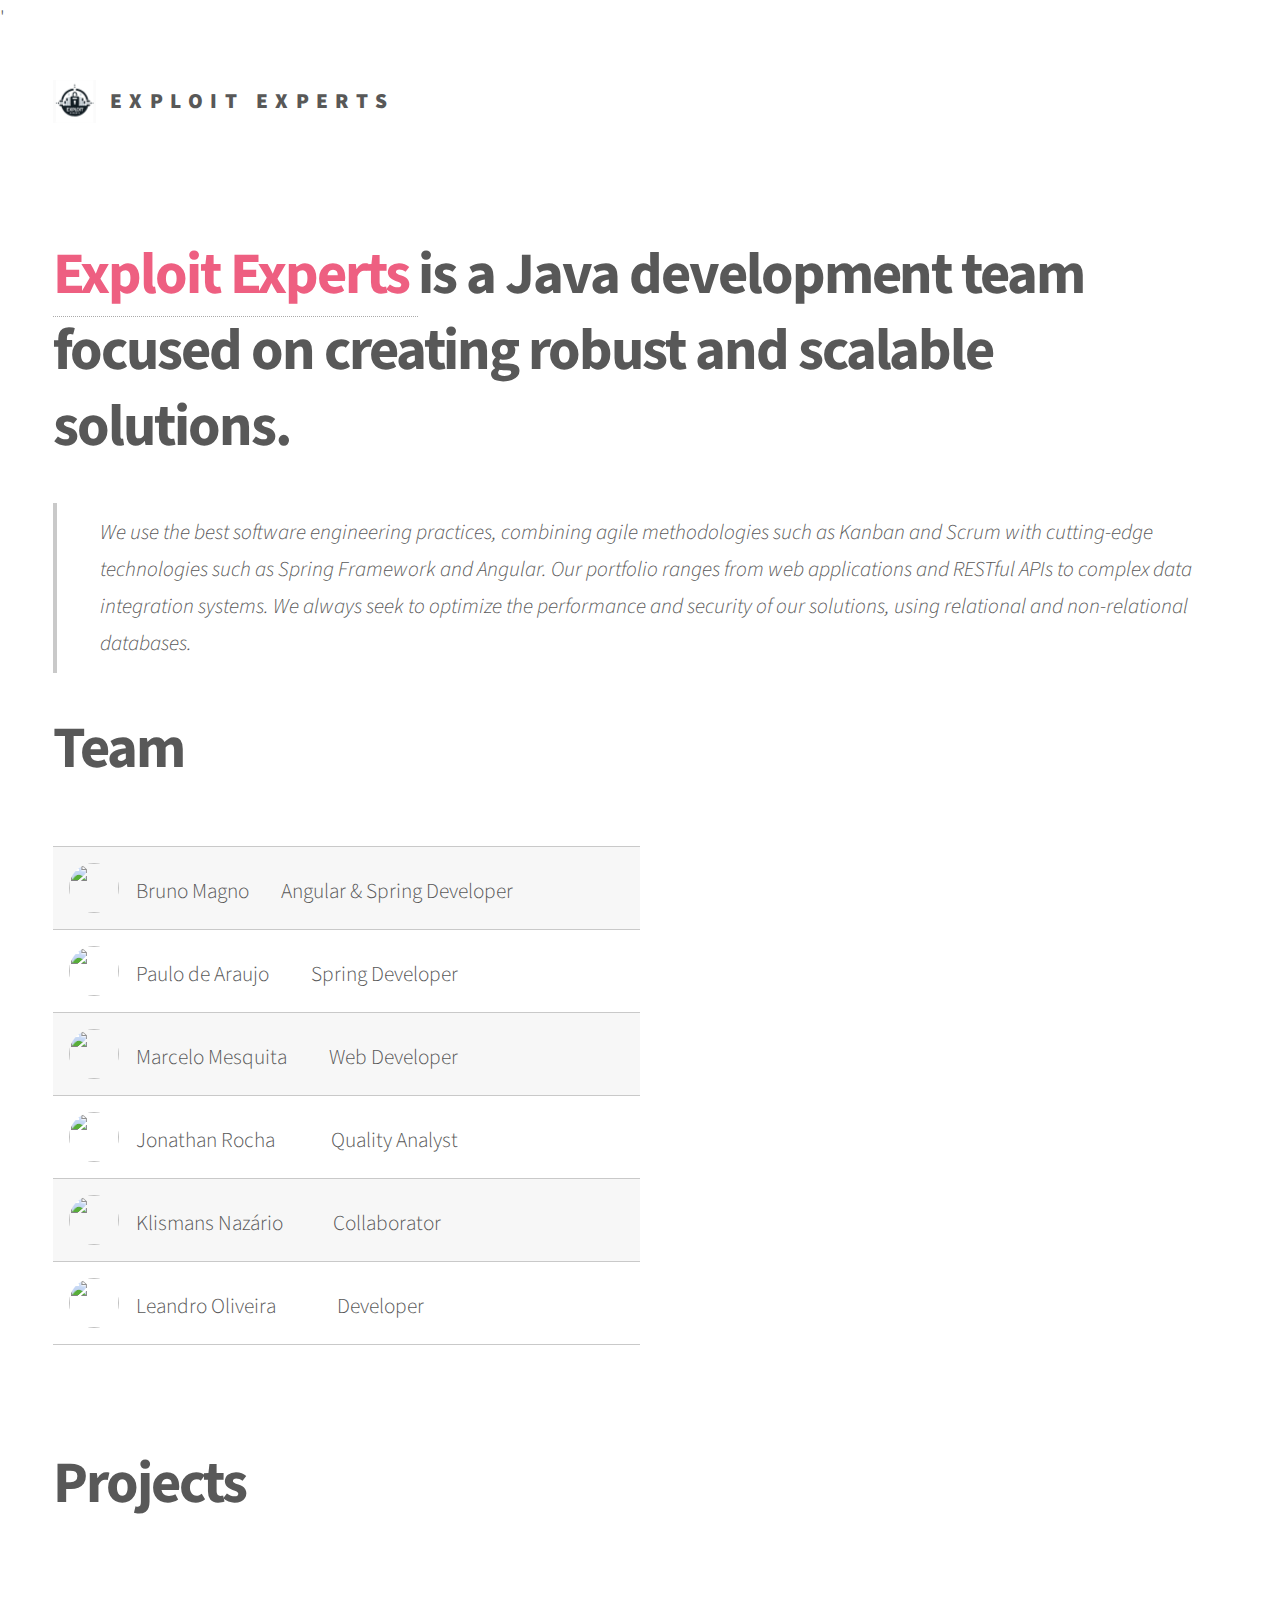
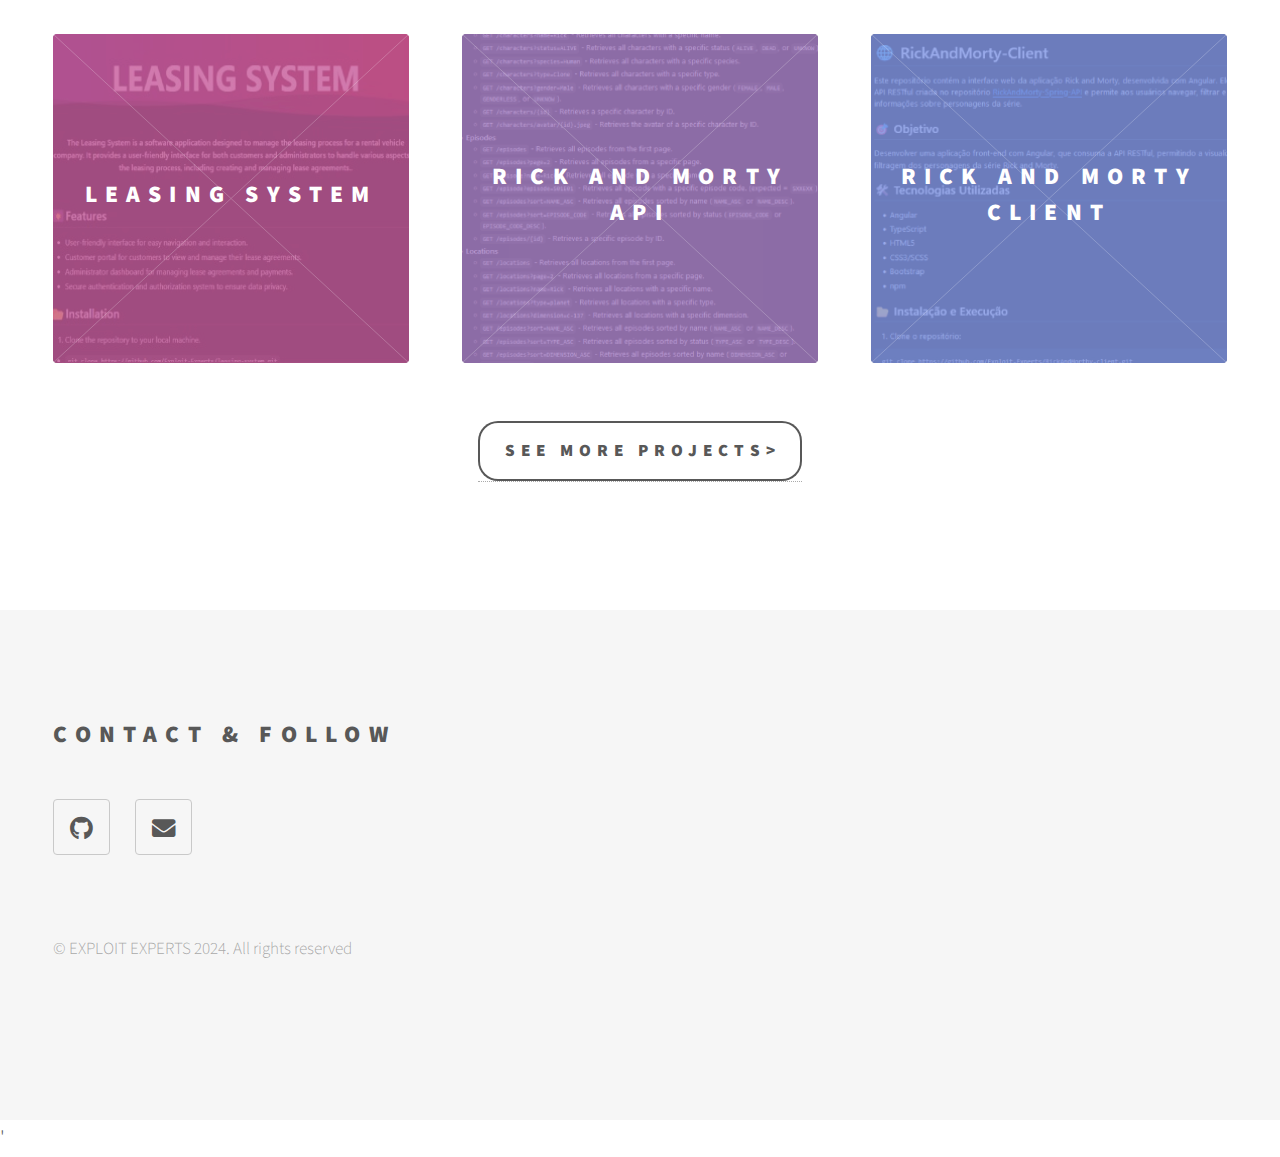
==== commit a50823bd: "Fix HTML structure by closing article tag and improving link placement" ====
--- a/index.html
+++ b/index.html
@@ -89,6 +89,8 @@
 										<div class="content">
 											<p>The Rick and Morty Client is a web application that consumes the Rick and Morty API to display information about the characters, locations, and episodes of the Rick and Morty TV show.</p>
 										</div>
+									</a>
+								</article>
 							</section>
 							<div style="align-items: center; display: flex; justify-content: center; place-items: center; margin-top: 5%;">
 							<a href="https://github.com/orgs/Exploit-Experts/repositories">	<input type="reset" value="See more Projects>" style="border-radius: 20px;"></div>	</a>
--- a/assets/css/main.css
+++ b/assets/css/main.css
@@ -1,6 +1,37 @@
 @import url(fontawesome-all.min.css);
 @import url("https://fonts.googleapis.com/css?family=Source+Sans+Pro:300,700,900");
 
+:root {
+    /* Colors */
+    --color-primary: #f2849e;
+    --color-secondary: #585858;
+    --color-bg: #ffffff;
+    --color-border: #c9c9c9;
+    
+    /* Typography */
+    --font-main: "Source Sans Pro", Helvetica, sans-serif;
+    --font-code: "Courier New", monospace;
+    --font-size-base: 16pt;
+    --font-weight-normal: 300;
+    --font-weight-bold: 900;
+    
+    /* Layout */
+    --max-width: 68em;
+    --padding-large: 2.5em;
+    --padding-small: 1.25em;
+    --grid-gutter: 2.5em;
+    
+    /* Breakpoints */
+    --breakpoint-xlarge: 1680px;
+    --breakpoint-large: 1280px;
+    --breakpoint-medium: 980px; 
+    --breakpoint-small: 736px;
+    --breakpoint-xsmall: 480px;
+    
+    /* Components */
+    --border-radius: 4px;
+    --transition-speed: 0.2s;
+}
 
 html, body, div, span, applet, object,
 iframe, h1, h2, h3, h4, h5, h6, p, blockquote,
@@ -18,11 +49,13 @@
 	border: 0;
 	font-size: 100%;
 	font: inherit;
-	vertical-align: baseline;}
+	vertical-align: baseline;
+}
 
 article, aside, details, figcaption, figure,
 footer, header, hgroup, menu, nav, section {
-	display: block;}
+	display: block;
+}
 
 body {
 	line-height: 1;
@@ -94,7 +127,7 @@
 	}
 
 	body {
-		background: #ffffff;
+		background: var(--color-bg);
 	}
 
 		body.is-preload *, body.is-preload *:before, body.is-preload *:after {
@@ -111,14 +144,14 @@
 /* Type */
 
 	body, input, select, textarea {
-		color: #585858;
-		font-family: "Source Sans Pro", Helvetica, sans-serif;
-		font-size: 16pt;
-		font-weight: 300;
+		color: var(--color-secondary);
+		font-family: var(--font-main);
+		font-size: var(--font-size-base);
+		font-weight: var(--font-weight-normal);
 		line-height: 1.75;
 	}
 
-		@media screen and (max-width: 1680px) {
+		@media screen and (max-width: var(--breakpoint-xlarge)) {
 
 			body, input, select, textarea {
 				font-size: 14pt;
@@ -126,7 +159,7 @@
 
 		}
 
-		@media screen and (max-width: 1280px) {
+		@media screen and (max-width: var(--breakpoint-large)) {
 
 			body, input, select, textarea {
 				font-size: 12pt;
@@ -135,22 +168,22 @@
 		}
 
 	a {
-		-moz-transition: border-bottom-color 0.2s ease, color 0.2s ease;
-		-webkit-transition: border-bottom-color 0.2s ease, color 0.2s ease;
-		-ms-transition: border-bottom-color 0.2s ease, color 0.2s ease;
-		transition: border-bottom-color 0.2s ease, color 0.2s ease;
+		-moz-transition: border-bottom-color var(--transition-speed) ease, color var(--transition-speed) ease;
+		-webkit-transition: border-bottom-color var(--transition-speed) ease, color var(--transition-speed) ease;
+		-ms-transition: border-bottom-color var(--transition-speed) ease, color var(--transition-speed) ease;
+		transition: border-bottom-color var(--transition-speed) ease, color var(--transition-speed) ease;
 		text-decoration: none;
-		color: #585858;
+		color: var(--color-secondary);
 		border-bottom: dotted 1px rgba(88, 88, 88, 0.5);
 	}
 
 		a:hover {
 			border-bottom-color: transparent;
-			color: #f2849e !important;
+			color: var(--color-primary) !important;
 		}
 
 	strong, b {
-		font-weight: 900;
+		font-weight: var(--font-weight-bold);
 	}
 
 	em, i {
@@ -191,7 +224,7 @@
 		}
 
 	h2, h3, h4, h5, h6 {
-		font-weight: 900;
+		font-weight: var(--font-weight-bold);
 		line-height: 1.5;
 		margin: 0 0 2em 0;
 		text-transform: uppercase;
@@ -255,7 +288,7 @@
 	}
 
 	blockquote {
-		border-left: solid 4px #c9c9c9;
+		border-left: solid 4px var(--color-border);
 		font-style: italic;
 		margin: 0 0 2em 0;
 		padding: 0.5em 0 0.5em 2em;
@@ -263,9 +296,9 @@
 
 	code {
 		background: rgba(144, 144, 144, 0.075);
-		border-radius: 4px;
-		border: solid 1px #c9c9c9;
-		font-family: "Courier New", monospace;
+		border-radius: var(--border-radius);
+		border: solid 1px var(--color-border);
+		font-family: var(--font-code);
 		font-size: 0.9em;
 		margin: 0 0.25em;
 		padding: 0.25em 0.65em;
@@ -273,7 +306,7 @@
 
 	pre {
 		-webkit-overflow-scrolling: touch;
-		font-family: "Courier New", monospace;
+		font-family: var(--font-code);
 		font-size: 0.9em;
 		margin: 0 0 2em 0;
 	}
@@ -287,7 +320,7 @@
 
 	hr {
 		border: 0;
-		border-bottom: solid 1px #c9c9c9;
+		border-bottom: solid 1px var(--color-border);
 		margin: 2em 0;
 	}
 
@@ -550,7 +583,7 @@
 					padding-top: 4em;
 				}
 
-		@media screen and (max-width: 1680px) {
+		@media screen and (max-width: var(--breakpoint-xlarge)) {
 
 			.row {
 				display: flex;
@@ -702,7 +735,7 @@
 
 					.row.gtr-0.gtr-uniform {
 						margin-top: 0em;
-					}
+						}
 
 						.row.gtr-0.gtr-uniform > * {
 							padding-top: 0em;
@@ -795,7 +828,7 @@
 
 		}
 
-		@media screen and (max-width: 1280px) {
+		@media screen and (max-width: var(--breakpoint-large)) {
 
 			.row {
 				display: flex;
@@ -1040,7 +1073,7 @@
 
 		}
 
-		@media screen and (max-width: 980px) {
+		@media screen and (max-width: var(--breakpoint-medium)) {
 
 			.row {
 				display: flex;
@@ -1285,7 +1318,7 @@
 
 		}
 
-		@media screen and (max-width: 736px) {
+		@media screen and (max-width: var(--breakpoint-small)) {
 
 			.row {
 				display: flex;
@@ -1530,7 +1563,7 @@
 
 		}
 
-		@media screen and (max-width: 480px) {
+		@media screen and (max-width: var(--breakpoint-xsmall)) {
 
 			.row {
 				display: flex;
@@ -1831,13 +1864,13 @@
 		}
 
 		.icon.style2 {
-			-moz-transition: background-color 0.2s ease-in-out, color 0.2s ease-in-out, border-color 0.2s ease-in-out;
-			-webkit-transition: background-color 0.2s ease-in-out, color 0.2s ease-in-out, border-color 0.2s ease-in-out;
-			-ms-transition: background-color 0.2s ease-in-out, color 0.2s ease-in-out, border-color 0.2s ease-in-out;
-			transition: background-color 0.2s ease-in-out, color 0.2s ease-in-out, border-color 0.2s ease-in-out;
+			-moz-transition: background-color var(--transition-speed) ease-in-out, color var(--transition-speed) ease-in-out, border-color var(--transition-speed) ease-in-out;
+			-webkit-transition: background-color var(--transition-speed) ease-in-out, color var(--transition-speed) ease-in-out, border-color var(--transition-speed) ease-in-out;
+			-ms-transition: background-color var(--transition-speed) ease-in-out, color var(--transition-speed) ease-in-out, border-color var(--transition-speed) ease-in-out;
+			transition: background-color var(--transition-speed) ease-in-out, color var(--transition-speed) ease-in-out, border-color var(--transition-speed) ease-in-out;
 			background-color: transparent;
-			border: solid 1px #c9c9c9;
-			border-radius: 4px;
+			border: solid 1px var(--color-border);
+			border-radius: var(--border-radius);
 			width: 2.65em;
 			height: 2.65em;
 			display: inline-block;
@@ -1851,8 +1884,8 @@
 			}
 
 			.icon.style2:hover {
-				color: #f2849e;
-				border-color: #f2849e;
+				color: var(--color-primary);
+				border-color: var(--color-primary);
 			}
 
 			.icon.style2:active {
@@ -1887,7 +1920,7 @@
 		}
 
 			ul.alt li {
-				border-top: solid 1px #c9c9c9;
+				border-top: solid 1px var(--color-border);
 				padding: 0.5em 0;
 			}
 
@@ -1902,7 +1935,7 @@
 
 		dl dt {
 			display: block;
-			font-weight: 900;
+			font-weight: var(--font-weight-bold);
 			margin: 0 0 1em 0;
 		}
 
@@ -1981,7 +2014,7 @@
 				width: 100%;
 			}
 
-		@media screen and (max-width: 480px) {
+		@media screen and (max-width: var(--breakpoint-xsmall)) {
 
 			ul.actions:not(.fixed) {
 				-moz-flex-direction: column;
@@ -2095,7 +2128,7 @@
 					width: calc(25% - 0.375em);
 				}
 
-		@media screen and (max-width: 480px) {
+		@media screen and (max-width: var(--breakpoint-xsmall)) {
 
 			form > .fields {
 				width: calc(100% + 3em);
@@ -2124,7 +2157,7 @@
 	label {
 		display: block;
 		font-size: 0.9em;
-		font-weight: 900;
+		font-weight: var(--font-weight-bold);
 		margin: 0 0 1em 0;
 	}
 
@@ -2141,7 +2174,7 @@
 		background-color: transparent;
 		border: none;
 		border-radius: 0;
-		border-bottom: solid 1px #c9c9c9;
+		border-bottom: solid 1px var(--color-border);
 		color: inherit;
 		display: block;
 		outline: 0;
@@ -2165,8 +2198,8 @@
 		input[type="tel"]:focus,
 		select:focus,
 		textarea:focus {
-			border-bottom-color: #f2849e;
-			box-shadow: inset 0 -1px 0 0 #f2849e;
+			border-bottom-color: var(--color-primary);
+			box-shadow: inset 0 -1px 0 0 var(--color-primary);
 		}
 
 	select {
@@ -2180,7 +2213,7 @@
 	}
 
 		select option {
-			background: #ffffff;
+			background: var(--color-bg);
 		}
 
 		select:focus::-ms-value {
@@ -2220,11 +2253,11 @@
 		input[type="checkbox"] + label,
 		input[type="radio"] + label {
 			text-decoration: none;
-			color: #585858;
+			color: var(--color-secondary);
 			cursor: pointer;
 			display: inline-block;
 			font-size: 1em;
-			font-weight: 300;
+			font-weight: var(--font-weight-normal);
 			padding-left: 2.55em;
 			padding-right: 0.75em;
 			position: relative;
@@ -2241,13 +2274,13 @@
 				line-height: 1;
 				text-transform: none !important;
 				font-family: 'Font Awesome 5 Free';
-				font-weight: 900;
+				font-weight: var(--font-weight-bold);
 			}
 
 			input[type="checkbox"] + label:before,
 			input[type="radio"] + label:before {
-				border-radius: 4px;
-				border: solid 1px #c9c9c9;
+				border-radius: var(--border-radius);
+				border: solid 1px var(--color-border);
 				content: '';
 				display: inline-block;
 				font-size: 0.8em;
@@ -2262,20 +2295,20 @@
 
 		input[type="checkbox"]:checked + label:before,
 		input[type="radio"]:checked + label:before {
-			background: #585858;
-			border-color: #585858;
-			color: #ffffff;
+			background: var(--color-secondary);
+			border-color: var(--color-secondary);
+			color: var(--color-bg);
 			content: '\f00c';
 		}
 
 		input[type="checkbox"]:focus + label:before,
 		input[type="radio"]:focus + label:before {
-			border-color: #f2849e;
-			box-shadow: 0 0 0 1px #f2849e;
+			border-color: var(--color-primary);
+			box-shadow: 0 0 0 1px var(--color-primary);
 		}
 
 	input[type="checkbox"] + label:before {
-		border-radius: 4px;
+		border-radius: var(--border-radius);
 	}
 
 	input[type="radio"] + label:before {
@@ -2285,8 +2318,8 @@
 /* Box */
 
 	.box {
-		border-radius: 4px;
-		border: solid 1px #c9c9c9;
+		border-radius: var(--border-radius);
+		border: solid 1px var(--color-border);
 		margin-bottom: 2em;
 		padding: 1.5em;
 	}
@@ -2306,14 +2339,14 @@
 /* Image */
 
 	.image {
-		border-radius: 4px;
+		border-radius: var(--border-radius);
 		border: 0;
 		display: inline-block;
 		position: relative;
 	}
 
 		.image img {
-			border-radius: 4px;
+			border-radius: var(--border-radius);
 			display: block;
 		}
 
@@ -2378,7 +2411,7 @@
 	}
 
 		table tbody tr {
-			border: solid 1px #c9c9c9;
+			border: solid 1px var(--color-border);
 			border-left: 0;
 			border-right: 0;
 		}
@@ -2393,17 +2426,17 @@
 
 		table th {
 			font-size: 0.9em;
-			font-weight: 900;
+			font-weight: var(--font-weight-bold);
 			padding: 0 0.75em 0.75em 0.75em;
 			text-align: left;
 		}
 
 		table thead {
-			border-bottom: solid 2px #c9c9c9;
+			border-bottom: solid 2px var(--color-border);
 		}
 
 		table tfoot {
-			border-top: solid 2px #c9c9c9;
+			border-top: solid 2px var(--color-border);
 		}
 
 		table.alt {
@@ -2411,7 +2444,7 @@
 		}
 
 			table.alt tbody tr td {
-				border: solid 1px #c9c9c9;
+				border: solid 1px var(--color-border);
 				border-left-width: 0;
 				border-top-width: 0;
 			}
@@ -2443,19 +2476,19 @@
 		-webkit-appearance: none;
 		-ms-appearance: none;
 		appearance: none;
-		-moz-transition: background-color 0.2s ease-in-out, color 0.2s ease-in-out, box-shadow 0.2s ease-in-out;
-		-webkit-transition: background-color 0.2s ease-in-out, color 0.2s ease-in-out, box-shadow 0.2s ease-in-out;
-		-ms-transition: background-color 0.2s ease-in-out, color 0.2s ease-in-out, box-shadow 0.2s ease-in-out;
-		transition: background-color 0.2s ease-in-out, color 0.2s ease-in-out, box-shadow 0.2s ease-in-out;
+		-moz-transition: background-color var(--transition-speed) ease-in-out, color var(--transition-speed) ease-in-out, box-shadow var(--transition-speed) ease-in-out;
+		-webkit-transition: background-color var(--transition-speed) ease-in-out, color var(--transition-speed) ease-in-out, box-shadow var(--transition-speed) ease-in-out;
+		-ms-transition: background-color var(--transition-speed) ease-in-out, color var(--transition-speed) ease-in-out, box-shadow var(--transition-speed) ease-in-out;
+		transition: background-color var(--transition-speed) ease-in-out, color var(--transition-speed) ease-in-out, box-shadow var(--transition-speed) ease-in-out;
 		background-color: transparent;
-		border-radius: 4px;
+		border-radius: var(--border-radius);
 		border: 0;
-		box-shadow: inset 0 0 0 2px #585858;
-		color: #585858 !important;
+		box-shadow: inset 0 0 0 2px var(--color-secondary);
+		color: var(--color-secondary) !important;
 		cursor: pointer;
 		display: inline-block;
 		font-size: 0.8em;
-		font-weight: 900;
+		font-weight: var(--font-weight-bold);
 		height: 3.5em;
 		letter-spacing: 0.35em;
 		line-height: 3.45em;
@@ -2489,8 +2522,8 @@
 		input[type="button"]:hover,
 		button:hover,
 		.button:hover {
-			color: #f2849e !important;
-			box-shadow: inset 0 0 0 2px #f2849e;
+			color: var(--color-primary) !important;
+			box-shadow: inset 0 0 0 2px var(--color-primary);
 		}
 
 		input[type="submit"]:active,
@@ -2523,8 +2556,8 @@
 		button.primary,
 		.button.primary {
 			box-shadow: none;
-			background-color: #585858;
-			color: #ffffff !important;
+			background-color: var(--color-secondary);
+			color: var(--color-bg) !important;
 		}
 
 			input[type="submit"].primary:hover,
@@ -2532,7 +2565,7 @@
 			input[type="button"].primary:hover,
 			button.primary:hover,
 			.button.primary:hover {
-				background-color: #f2849e;
+				background-color: var(--color-primary);
 			}
 
 			input[type="submit"].primary:active,
@@ -2589,7 +2622,7 @@
 				position: relative;
 				display: block;
 				width: 100%;
-				border-radius: 4px;
+				border-radius: var(--border-radius);
 				overflow: hidden;
 			}
 
@@ -2664,7 +2697,7 @@
 				width: 100%;
 				height: 100%;
 				padding: 1em;
-				border-radius: 4px;
+				border-radius: var(--border-radius);
 				border-bottom: 0;
 				color: #ffffff;
 				text-align: center;
@@ -2701,7 +2734,7 @@
 					}
 
 			.tiles article.style1 > .image:before {
-				background-color: #f2849e;
+				background-color: var(--color-primary);
 			}
 
 			.tiles article.style2 > .image:before {
@@ -2762,7 +2795,7 @@
 			opacity: 1;
 		}
 
-		@media screen and (max-width: 1280px) {
+		@media screen and (max-width: var(--breakpoint-large)) {
 
 			.tiles {
 				margin: -1.25em 0 0 -1.25em;
@@ -2775,7 +2808,7 @@
 
 		}
 
-		@media screen and (max-width: 980px) {
+		@media screen and (max-width: var(--breakpoint-medium)) {
 
 			.tiles {
 				margin: -2.5em 0 0 -2.5em;
@@ -2788,7 +2821,7 @@
 
 		}
 
-		@media screen and (max-width: 736px) {
+		@media screen and (max-width: var(--breakpoint-small)) {
 
 			.tiles {
 				margin: -1.25em 0 0 -1.25em;
@@ -2808,7 +2841,7 @@
 
 		}
 
-		@media screen and (max-width: 480px) {
+		@media screen and (max-width: var(--breakpoint-xsmall)) {
 
 			.tiles {
 				margin: 0;
@@ -2831,7 +2864,7 @@
 			display: block;
 			border-bottom: 0;
 			color: inherit;
-			font-weight: 900;
+			font-weight: var(--font-weight-bold);
 			letter-spacing: 0.35em;
 			margin: 0 0 2.5em 0;
 			text-decoration: none;
@@ -2887,10 +2920,10 @@
 						line-height: 3em;
 						padding: 0 1.5em;
 						background-color: rgba(255, 255, 255, 0.5);
-						border-radius: 4px;
+						border-radius: var(--border-radius);
 						border: 0;
 						font-size: 0.8em;
-						font-weight: 900;
+						font-weight: var(--font-weight-bold);
 						letter-spacing: 0.35em;
 						text-transform: uppercase;
 					}
@@ -2906,10 +2939,10 @@
 					}
 
 						#header nav ul li a[href="#menu"]:before, #header nav ul li a[href="#menu"]:after {
-							-moz-transition: opacity 0.2s ease;
-							-webkit-transition: opacity 0.2s ease;
-							-ms-transition: opacity 0.2s ease;
-							transition: opacity 0.2s ease;
+							-moz-transition: opacity var(--transition-speed) ease;
+							-webkit-transition: opacity var(--transition-speed) ease;
+							-ms-transition: opacity var(--transition-speed) ease;
+							transition: opacity var(--transition-speed) ease;
 							content: '';
 							display: block;
 							position: absolute;
@@ -2940,7 +2973,7 @@
 							opacity: 0;
 						}
 
-		@media screen and (max-width: 736px) {
+		@media screen and (max-width: var(--breakpoint-small)) {
 
 			#header {
 				padding: 4em 0 0.1em 0 ;
@@ -2983,8 +3016,8 @@
 		max-width: 80%;
 		height: 100%;
 		-webkit-overflow-scrolling: touch;
-		background: #585858;
-		color: #ffffff;
+		background: var(--color-secondary);
+		color: var(--color-bg);
 		cursor: default;
 		visibility: hidden;
 		z-index: 10002;
@@ -3056,10 +3089,10 @@
 		}
 
 			#menu > .close:before, #menu > .close:after {
-				-moz-transition: opacity 0.2s ease;
-				-webkit-transition: opacity 0.2s ease;
-				-ms-transition: opacity 0.2s ease;
-				transition: opacity 0.2s ease;
+				-moz-transition: opacity var(--transition-speed) ease;
+				-webkit-transition: opacity var(--transition-speed) ease;
+				-ms-transition: opacity var(--transition-speed) ease;
+				transition: opacity var(--transition-speed) ease;
 				content: '';
 				display: block;
 				position: absolute;
@@ -3090,7 +3123,7 @@
 				opacity: 0;
 			}
 
-		@media screen and (max-width: 736px) {
+		@media screen and (max-width: var(--breakpoint-small)) {
 
 			#menu {
 				-moz-transform: translateX(16.5em);
@@ -3149,7 +3182,7 @@
 		padding: 0em 0 6em 0 ;
 	}
 
-		@media screen and (max-width: 736px) {
+		@media screen and (max-width: var(--breakpoint-small)) {
 
 			#main {
 				padding: 0em 0 4em 0 ;
@@ -3220,7 +3253,7 @@
 						margin-left: 0;
 					}
 
-		@media screen and (max-width: 1280px) {
+		@media screen and (max-width: var(--breakpoint-large)) {
 
 			#footer {
 				padding: 5em 0 3em 0 ;
@@ -3238,7 +3271,7 @@
 
 		}
 
-		@media screen and (max-width: 980px) {
+		@media screen and (max-width: var(--breakpoint-medium)) {
 
 			#footer > .inner section:nth-child(1) {
 				width: 66%;
@@ -3252,7 +3285,7 @@
 
 		}
 
-		@media screen and (max-width: 736px) {
+		@media screen and (max-width: var(--breakpoint-small)) {
 
 			#footer {
 				padding: 3em 0 1em 0 ;
@@ -3286,7 +3319,7 @@
 
 		}
 
-		@media screen and (max-width: 480px) {
+		@media screen and (max-width: var(--breakpoint-xsmall)) {
 
 			#footer > .inner .copyright {
 				margin-top: 3em;
@@ -3310,15 +3343,15 @@
 
 	#wrapper > * > .inner {
 		width: 100%;
-		max-width: 68em;
+		max-width: var(--max-width);
 		margin: 0 auto;
-		padding: 0 2.5em;
-	}
-
-		@media screen and (max-width: 736px) {
+		padding: 0 var(--padding-large);
+	}
+
+		@media screen and (max-width: var(--breakpoint-small)) {
 
 			#wrapper > * > .inner {
-				padding: 0 1.25em;
+				padding: 0 var(--padding-small);
 			}
 
 		}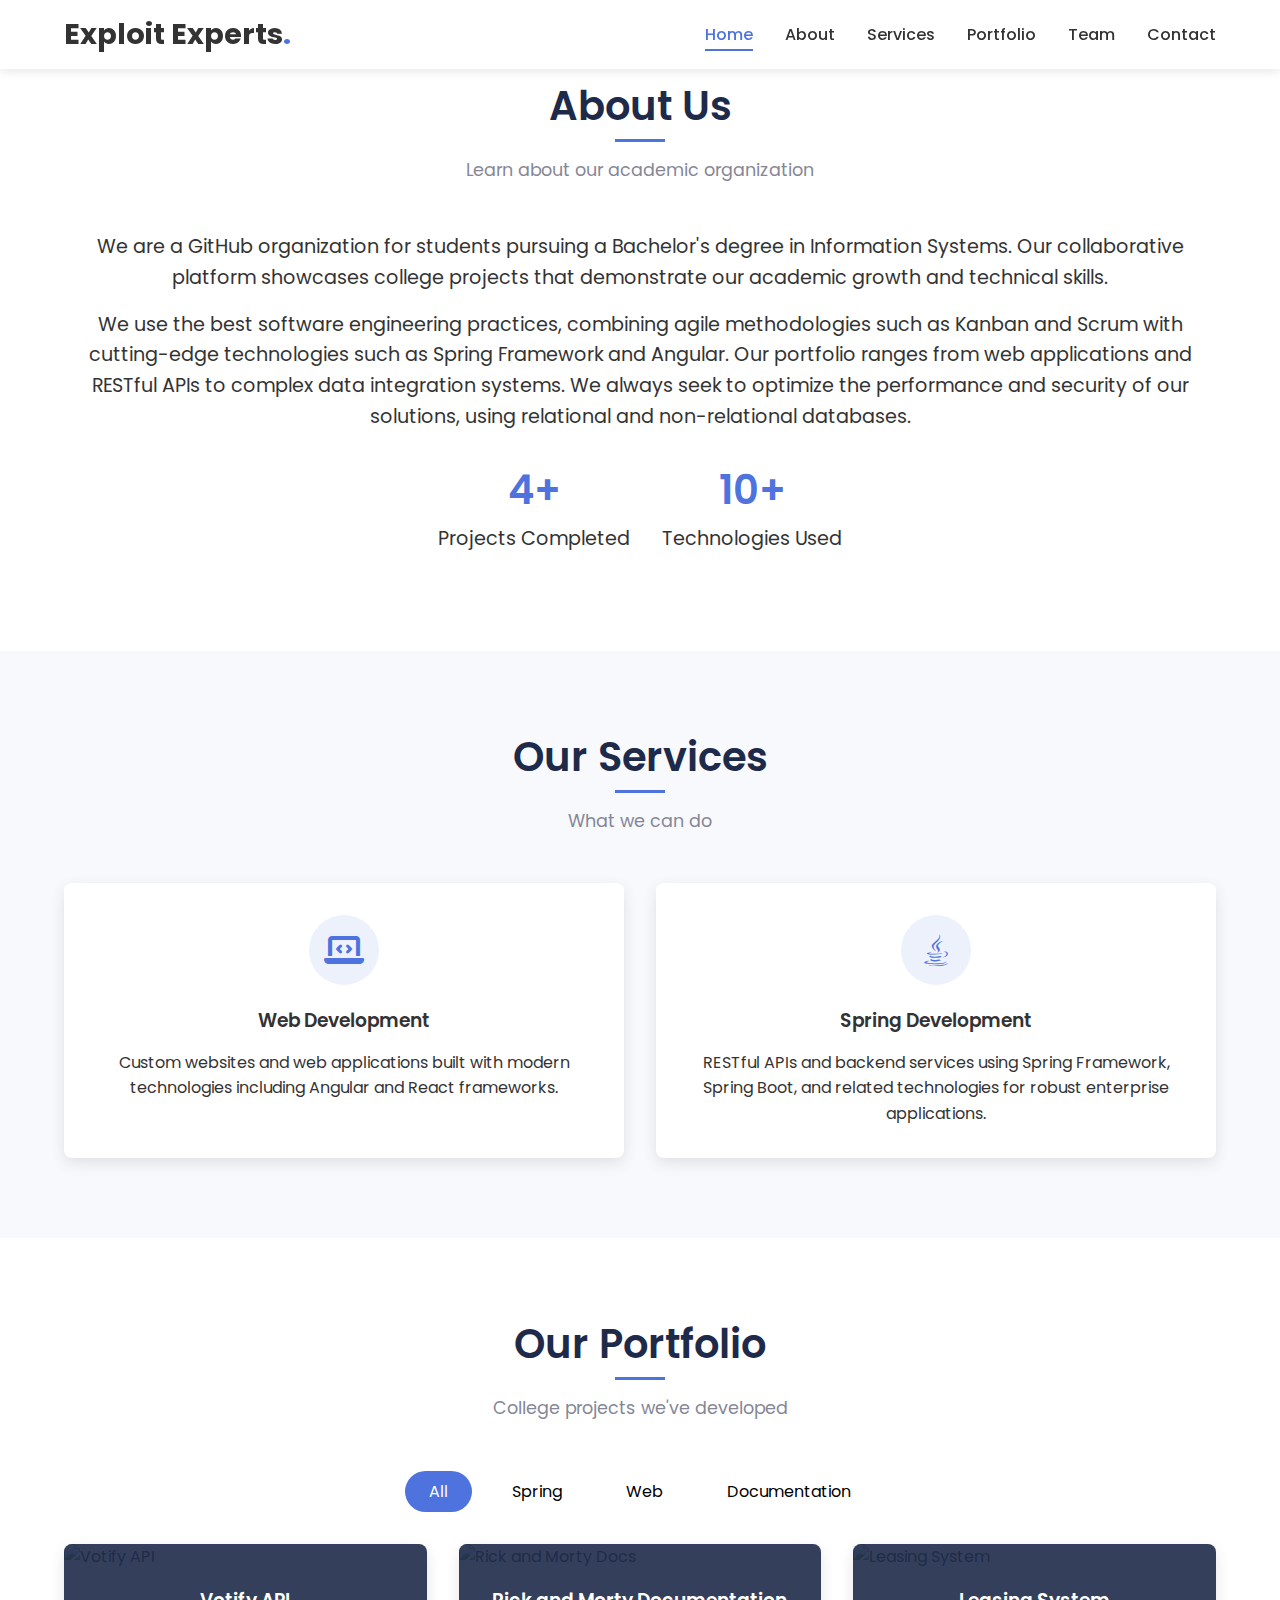
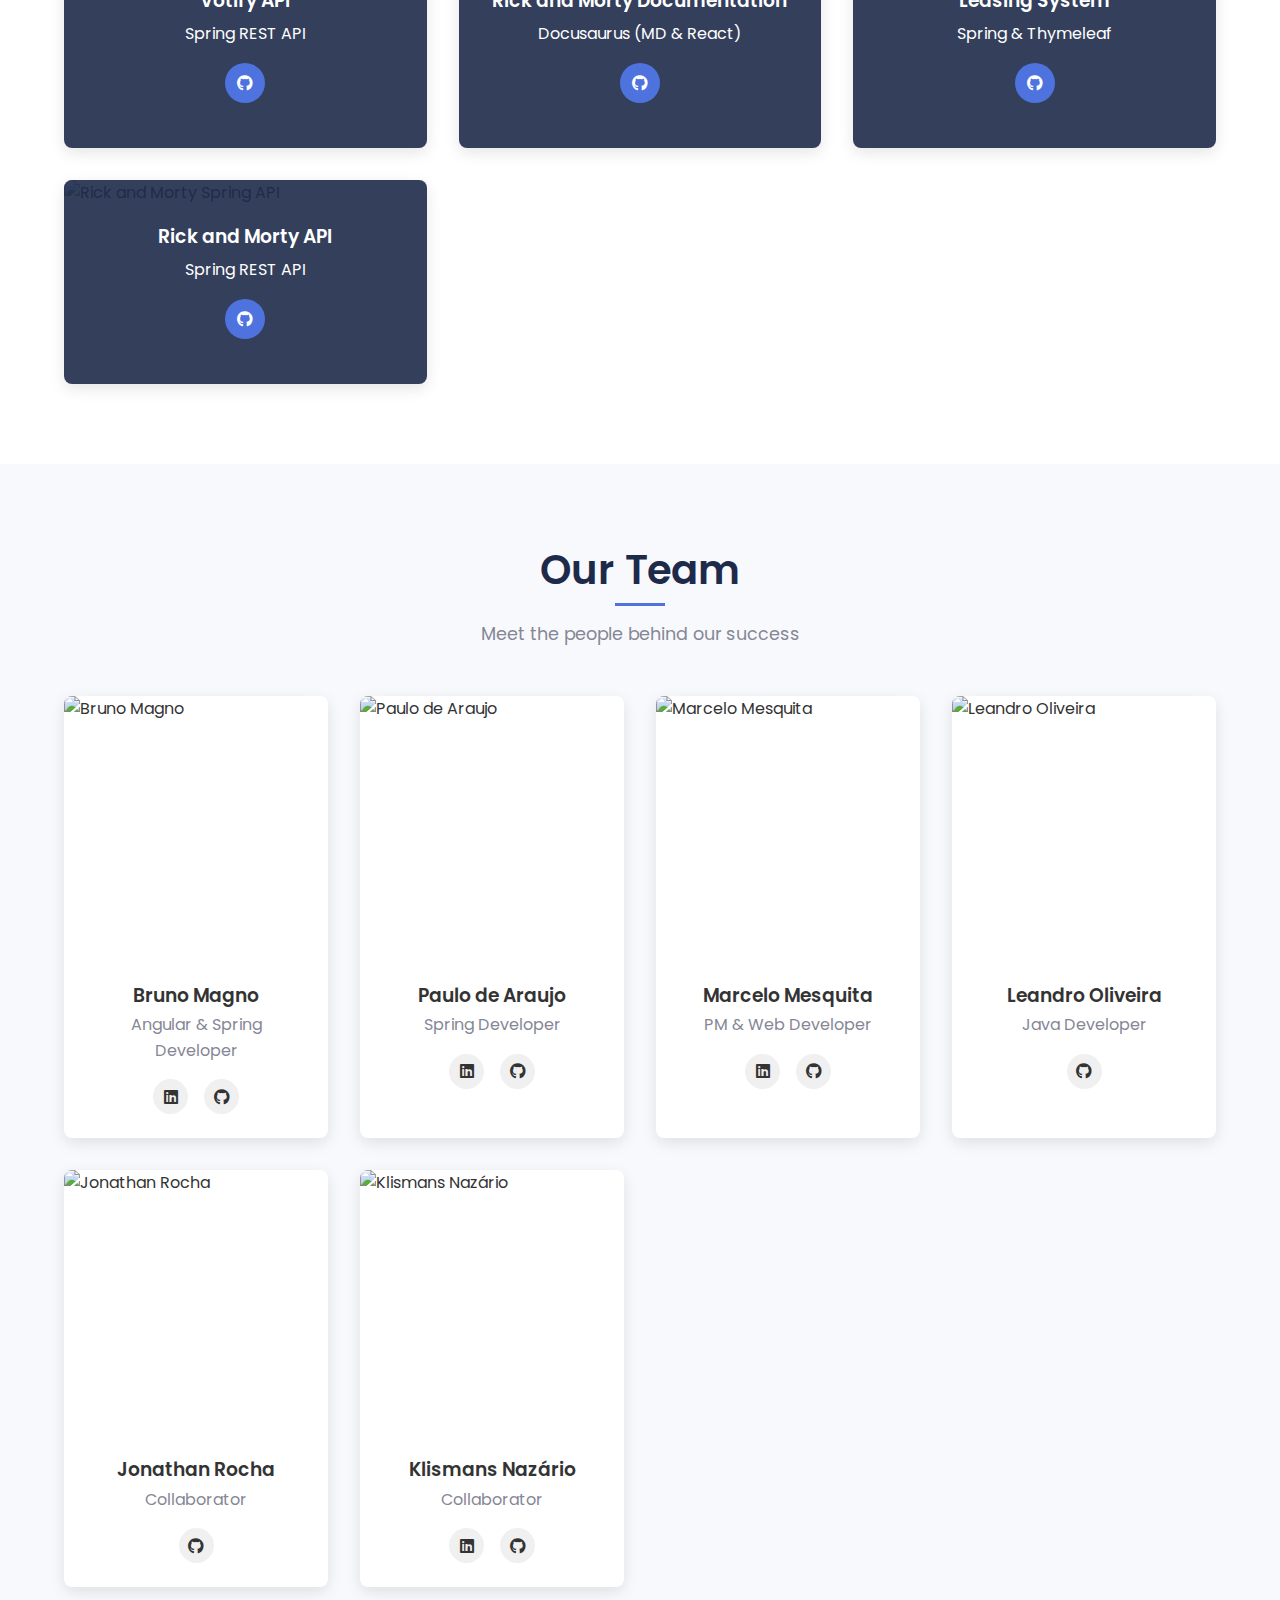
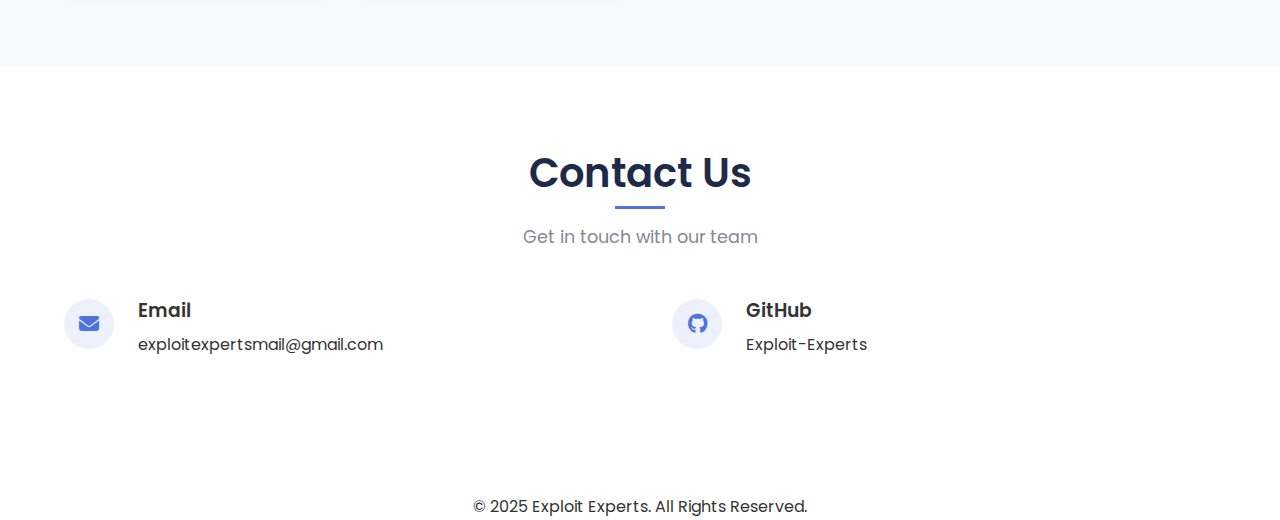
==== commit af587adf: "Update website content and improve overall structure" ====
--- a/index.html
+++ b/index.html
@@ -1,131 +1,353 @@
-'<!DOCTYPE HTML>
-
-<html>
-	<head>
-		<title>Exploit-Experts</title>
-		<meta charset="utf-8" />
-		<meta name="viewport" content="width=device-width, initial-scale=1, user-scalable=no" />
-		<link rel="stylesheet" href="assets/css/main.css" />
-		<noscript><link rel="stylesheet" href="assets/css/noscript.css" /></noscript>
-	</head>
-	<body class="is-preload">
-		<!-- Wrapper -->
-			<div id="wrapper" >
-
-				<!-- Header -->
-					<header id="header">
-						<div class="inner">
-							<!-- Logo -->
-								<a href="index.html" class="logo">
-									<span class="symbol"><img src="images/logo.svg" alt="" /></span><span class="title">EXPLOIT EXPERTS</span>
-								</a>
-						</div>
-					</header>
-
-				<!-- Main -->
-					<div id="main">
-						<div class="inner">
-							<header>
-								<h1><a>Exploit Experts </a>  is a Java development team focused on creating robust and scalable solutions.</h1>
-								<p><blockquote> We use the best software engineering practices, combining agile methodologies such as Kanban and Scrum with cutting-edge technologies such as Spring Framework and Angular. Our portfolio ranges from web applications and RESTful APIs to complex data integration systems. We always seek to optimize the performance and security of our solutions, using relational and non-relational databases.</blockquote></p>
-							</header>
-							<h1>Team</h1>
-
-							<div class="table-wrapper" >
-								<table style="width: 50%;">
-									<tbody align="left">
-										<tr>
-											<td><img src="https://avatars.githubusercontent.com/u/114788642?v=4" style="border-radius: 50%; float: left; width: 50px; height: 50px;"><span style="float: left; margin-left: 3%; margin-top: 10px;">Bruno Magno</span><span style="margin-right:20%;float:right; margin-top: 10px;">Angular & Spring Developer</span></td> 
-										</tr>
-										<tr>
-											<td><img src="https://avatars.githubusercontent.com/u/127964717?v=4" style="border-radius: 50%; float: left; width: 50px; height: 50px;"><span style="float: left; margin-left: 3%; margin-top: 10px;">Paulo de Araujo</span><span style="margin-right:30%; float: right;margin-top: 10px;">Spring Developer</span></td> 
-										</tr>
-										<tr>
-											<td><img src="https://avatars.githubusercontent.com/u/126338859?v=4" style="border-radius: 50%; float: left; width: 50px; height: 50px;"><span style="float: left; margin-left: 3%; margin-top: 10px;">Marcelo Mesquita</span><span style="margin-right:30%; float: right;margin-top: 10px;">Web Developer</span></td> 
-										</tr>
-										<tr>
-											<td><img src="https://avatars.githubusercontent.com/u/126990110?v=4" style="border-radius: 50%; float: left; width: 50px; height: 50px;"><span style="float: left; margin-left: 3%; margin-top: 10px;">Jonathan Rocha</span><span style="margin-right:30%; float: right; margin-top: 10px;">Quality Analyst</span></td> 
-										</tr>
-										<tr>
-											<td><img src="https://avatars.githubusercontent.com/u/180599406?v=4" style="border-radius: 50%; float: left; width: 50px; height: 50px;"><span style="float: left; margin-left: 3%; margin-top: 10px;">Klismans Nazário</span><span style="margin-right:33%; float: right; margin-top: 10px;">Collaborator</span></td> 
-										</tr>
-										<tr>
-											<td><img src="https://avatars.githubusercontent.com/u/126925371?v=4" style="border-radius: 50%; float: left; width: 50px; height: 50px;"><span style="float: left; margin-left: 3%; margin-top: 10px;">Leandro Oliveira</span><span style="margin-right:36%; float: right; margin-top: 10px;">Developer</span></td> 
-										</tr>
-									</tbody>
-								</table>
-							</div>
-
-							<h1>Projects</h1>
-							<section class="tiles">
-								<article class="style4">
-									<span class="image">
-										<img src="images/pic01.jpg" alt="" />
-									</span>
-									<a href="https://github.com/Exploit-Experts/leasing-system">
-										<h2>Leasing System</h2>
-										<div class="content">
-											<p>The Leasing System is a software application designed to manage the leasing process for a rental vehicle company.</p>
-										</div>
-									</a>
-								</article>
-								<article class="style5">
-									<span class="image">
-										<img src="images/pic02.jpg" alt="" />
-									</span>
-									<a href="https://github.com/Exploit-Experts/RickAndMorty-Spring-API">
-										<h2>Rick and Morty API</h2>
-										<div class="content">
-											<p>The Rick and Morty API is a RESTful API that provides information about the characters, locations, and episodes of the Rick and Morty TV show.</p>
-										</div>
-									</a>
-								</article>
-								<article class="style6">
-									<span class="image">
-										<img src="images/pic03.jpg" alt="" />
-									</span>
-									<a href="https://github.com/Exploit-Experts/RickAndMorthy-client">
-										<h2>Rick and Morty Client</h2>
-										<div class="content">
-											<p>The Rick and Morty Client is a web application that consumes the Rick and Morty API to display information about the characters, locations, and episodes of the Rick and Morty TV show.</p>
-										</div>
-									</a>
-								</article>
-							</section>
-							<div style="align-items: center; display: flex; justify-content: center; place-items: center; margin-top: 5%;">
-							<a href="https://github.com/orgs/Exploit-Experts/repositories">	<input type="reset" value="See more Projects>" style="border-radius: 20px;"></div>	</a>
-								
-						</div>
-						
-						
+<!DOCTYPE html>
+<html lang="en">
+  <head>
+    <meta charset="UTF-8" />
+    <meta name="viewport" content="width=device-width, initial-scale=1.0" />
+    <title>Organization Portfolio</title>
+    <meta
+      name="description"
+      content="Professional portfolio showcasing our organization's projects and achievements"
+    />
+    <link rel="stylesheet" href="assets/css/main.css" />
+    <link
+      rel="stylesheet"
+      href="https://cdnjs.cloudflare.com/ajax/libs/font-awesome/6.4.0/css/all.min.css"
+    />
+    <link rel="preconnect" href="https://fonts.googleapis.com" />
+    <link rel="preconnect" href="https://fonts.gstatic.com" crossorigin />
+    <link
+      href="https://fonts.googleapis.com/css2?family=Poppins:wght@300;400;500;600;700&display=swap"
+      rel="stylesheet"
+    />
+    <link rel="icon" type="image/svg+xml" href="images/logo.svg" />
+  </head>
+  <body>
+    <header class="header">
+      <div class="container">
+        <div class="header__content">
+          <div class="logo" data-aos="fade-right">
+            <h1>Exploit Experts<span>.</span></h1>
+          </div>
+          <nav class="nav">
+            <ul class="nav__list">
+              <li class="nav__item">
+                <a href="#home" class="nav__link active">Home</a>
+              </li>
+              <li class="nav__item">
+                <a href="#about" class="nav__link">About</a>
+              </li>
+              <li class="nav__item">
+                <a href="#services" class="nav__link">Services</a>
+              </li>
+              <li class="nav__item">
+                <a href="#portfolio" class="nav__link">Portfolio</a>
+              </li>
+              <li class="nav__item">
+                <a href="#team" class="nav__link">Team</a>
+              </li>
+              <li class="nav__item">
+                <a href="#contact" class="nav__link">Contact</a>
+              </li>
+            </ul>
+          </nav>
+          <div class="header__toggle">
+            <div class="hamburger"><span></span></div>
+          </div>
+        </div>
+      </div>
+    </header>
+      <section id="about" class="about section">
+        <div class="container">
+          <div class="section__header" data-aos="fade-up">
+            <h2 class="section__title">About Us</h2>
+            <p class="section__subtitle">Learn about our academic organization</p>
+          </div>
+          <div class="about__content">
+            <div class="about__text" data-aos="fade-right">
+              <p>
+                We are a GitHub organization for students pursuing a Bachelor's degree in Information Systems. 
+                Our collaborative platform showcases college projects that demonstrate our academic growth and technical skills.
+              </p>
+              <p>
+                We use the best software engineering practices, combining agile methodologies such as Kanban and Scrum with 
+                cutting-edge technologies such as Spring Framework and Angular. Our portfolio ranges from web applications and 
+                RESTful APIs to complex data integration systems. We always seek to optimize the performance and security of our 
+                solutions, using relational and non-relational databases.
+              </p>
+              <div class="stats">
+                <div class="stat-item" data-counter="4">
+                  <h3>4+</h3>
+                  <p>Projects Completed</p>
+                </div>
+                <div class="stat-item" data-counter="10">
+                  <h3>10+</h3>
+                  <p>Technologies Used</p>
+                </div>
+              </div>
+          </div>
+        </div>
+      </section>
+
+      <section id="services" class="services section bg-light">
+        <div class="container">
+          <div class="section__header" data-aos="fade-up">
+            <h2 class="section__title">Our Services</h2>
+            <p class="section__subtitle">What we can do</p>
+          </div>
+          <div class="services__grid">
+            <div class="service-card" data-aos="fade-up">
+              <div class="service-card__icon">
+                <i class="fas fa-laptop-code"></i>
+              </div>
+              <h3 class="service-card__title">Web Development</h3>
+              <p class="service-card__description">
+                Custom websites and web applications built with modern
+                technologies including Angular and React frameworks.
+              </p>
+            </div>
+            <div class="service-card" data-aos="fade-up" data-aos-delay="100">
+              <div class="service-card__icon">
+                <i class="fab fa-java"></i>
+              </div>
+              <h3 class="service-card__title">Spring Development</h3>
+              <p class="service-card__description">
+                RESTful APIs and backend services using Spring Framework, Spring Boot,
+                and related technologies for robust enterprise applications.
+              </p>
+            </div>
+          </div>
+        </div>
+      </section>
+
+      <section id="portfolio" class="portfolio section">
+        <div class="container">
+          <div class="section__header" data-aos="fade-up">
+            <h2 class="section__title">Our Portfolio</h2>
+            <p class="section__subtitle">College projects we've developed</p>
+          </div>
+          <div class="portfolio__filter" data-aos="fade-up">
+            <button class="filter-btn active" data-filter="all">All</button>
+            <button class="filter-btn" data-filter="spring">Spring</button>
+            <button class="filter-btn" data-filter="web">Web</button>
+            <button class="filter-btn" data-filter="docs">Documentation</button>
+          </div>
+          <div class="portfolio__grid">
+            <div class="portfolio-item" data-category="spring" data-aos="fade-up">
+              <div class="portfolio-item__image">
+                <img src="https://repository-images.githubusercontent.com/611053525/fc422898-f73f-43af-8bf9-db61eb07ed87" alt="Votify API" />
+              </div>
+              <div class="portfolio-item__overlay">
+                <h3>Votify API</h3>
+                <p>Spring REST API</p>
+                <a href="https://github.com/Exploit-Experts/Votify-Api" class="portfolio-item__link" target="_blank"
+                  ><i class="fab fa-github"></i
+                ></a>
+              </div>
+            </div>
+            <div
+              class="portfolio-item"
+              data-category="docs"
+              data-aos="fade-up"
+              data-aos-delay="100"
+            >
+              <div class="portfolio-item__image">
+                <img src="https://exploit-experts.github.io/Docs-RickAndMorty/assets/images/wp-dark-6259b2ac6ca12643b00cbfbc635050cf.png" alt="Rick and Morty Docs" />
+              </div>
+              <div class="portfolio-item__overlay">
+                <h3>Rick and Morty Documentation</h3>
+                <p>Docusaurus (MD & React)</p>
+                <a href="https://github.com/Exploit-Experts/Docs-RickAndMorty" class="portfolio-item__link" target="_blank"
+                  ><i class="fab fa-github"></i
+                ></a>
+              </div>
+            </div>
+            <div
+              class="portfolio-item"
+              data-category="web spring"
+              data-aos="fade-up"
+              data-aos-delay="200"
+            >
+              <div class="portfolio-item__image">
+                <img src="https://repository-images.githubusercontent.com/849893236/9815abd9-3953-4534-9d2e-b25f4886bb71" alt="Leasing System" />
+              </div>
+              <div class="portfolio-item__overlay">
+                <h3>Leasing System</h3>
+                <p>Spring & Thymeleaf</p>
+                <a href="https://github.com/Exploit-Experts/leasing-system" class="portfolio-item__link" target="_blank"
+                  ><i class="fab fa-github"></i
+                ></a>
+              </div>
+            </div>
+            <div
+              class="portfolio-item"
+              data-category="spring"
+              data-aos="fade-up"
+              data-aos-delay="300"
+            >
+              <div class="portfolio-item__image">
+                <img src="https://rickandmortyapi.com/api/character/avatar/1.jpeg" alt="Rick and Morty Spring API" />
+              </div>
+              <div class="portfolio-item__overlay">
+                <h3>Rick and Morty API</h3>
+                <p>Spring REST API</p>
+                <a href="https://github.com/Exploit-Experts/RickAndMorty-Spring-API" class="portfolio-item__link" target="_blank"
+                  ><i class="fab fa-github"></i
+                ></a>
+              </div>
+            </div>
+          </div>
+        </div>
+      </section>
+
+      <section id="team" class="team section bg-light">
+        <div class="container">
+          <div class="section__header" data-aos="fade-up">
+            <h2 class="section__title">Our Team</h2>
+            <p class="section__subtitle">Meet the people behind our success</p>
+          </div>
+          <div class="team__grid">
+            <div class="team-member" data-aos="fade-up">
+              <div class="team-member__image">
+                <img
+                  src="https://avatars.githubusercontent.com/u/114788642?v=4"
+                  alt="Bruno Magno"
+                />
+              </div>
+              <div class="team-member__info">
+                <h3>Bruno Magno</h3>
+                <p>Angular & Spring Developer</p>
+                <div class="team-member__social">
+                  <a href="https://www.linkedin.com/in/brunomagnotm/"><i class="fab fa-linkedin"></i></a>
+                  <a href="https://github.com/brunoliratm"><i class="fab fa-github"></i></a>
+                </div>
+              </div>
+            </div>
+            <div class="team-member" data-aos="fade-up" data-aos-delay="100">
+              <div class="team-member__image">
+                <img
+                  src="https://avatars.githubusercontent.com/u/127964717?v=4"
+                  alt="Paulo de Araujo"
+                />
+              </div>
+              <div class="team-member__info">
+                <h3>Paulo de Araujo</h3>
+                <p>Spring Developer</p>
+                <div class="team-member__social">
+                  <a href="https://www.linkedin.com/in/paulo-araujo-dev/"><i class="fab fa-linkedin"></i></a>
+                  <a href="https://github.com/Paulo-Araujo-Jr"><i class="fab fa-github"></i></a>
+
+                </div>
+              </div>
+            </div>
+            <div class="team-member" data-aos="fade-up" data-aos-delay="200">
+              <div class="team-member__image">
+                <img
+                  src="https://avatars.githubusercontent.com/u/126338859?v=4"
+                  alt="Marcelo Mesquita"
+                />
+              </div>
+              <div class="team-member__info">
+                <h3>Marcelo Mesquita</h3>
+                <p>PM & Web Developer</p>
+                <div class="team-member__social">
+                  <a href="https://www.linkedin.com/in/marcelo-g-mesquita/"><i class="fab fa-linkedin"></i></a>
+                  <a href="https://github.com/MrMesquita"><i class="fab fa-github"></i></a>
+                </div>
+              </div>
+            </div>
+						<div class="team-member" data-aos="fade-up" data-aos-delay="500">
+              <div class="team-member__image">
+                <img
+                  src="https://avatars.githubusercontent.com/u/126925371?v=4"
+                  alt="Leandro Oliveira"
+                />
+              </div>
+              <div class="team-member__info">
+                <h3>Leandro Oliveira</h3>
+                <p>Java Developer</p>
+                <div class="team-member__social">
+                  <a href="https://github.com/leandrouser"><i class="fab fa-github"></i></a>
+                </div>
+              </div>
+            </div>
+            <div class="team-member" data-aos="fade-up" data-aos-delay="300">
+              <div class="team-member__image">
+                <img
+                  src="https://avatars.githubusercontent.com/u/126990110?v=4"
+                  alt="Jonathan Rocha"
+                />
+              </div>
+              <div class="team-member__info">
+                <h3>Jonathan Rocha</h3>
+                <p>Collaborator</p>
+                <div class="team-member__social">
+                  <a href="https://github.com/Jonathanwsr"><i class="fab fa-github"></i></a>
+                </div>
+              </div>
+            </div>
+            <div class="team-member" data-aos="fade-up" data-aos-delay="400">
+              <div class="team-member__image">
+                <img
+                  src="https://avatars.githubusercontent.com/u/180599406?v=4"
+                  alt="Klismans Nazário"
+                />
+              </div>
+              <div class="team-member__info">
+                <h3>Klismans Nazário</h3>
+                <p>Collaborator</p>
+                <div class="team-member__social">
+                  <a href="https://www.linkedin.com/in/klismans-naz%C3%A1rio-9346b726a/"><i class="fab fa-linkedin"></i></a>
+                  <a href="#"><i class="fab fa-github"></i></a>
+                </div>
+              </div>
+            </div>
+          </div>
+        </div>
+      </section>
+
+      <section id="contact" class="contact section">
+        <div class="container">
+          <div class="section__header" data-aos="fade-up">
+            <h2 class="section__title">Contact Us</h2>
+            <p class="section__subtitle">Get in touch with our team</p>
+          </div>
+          <div class="contact__content">
+            <div class="contact__info" data-aos="fade-right">
+              <div class="contact-item">
+                <div class="contact-item__icon">
+                  <i class="fas fa-envelope"></i>
+                </div>
+                <div class="contact-item__content">
+                  <h3>Email</h3>
+                  <p>exploitexpertsmail@gmail.com</p>
+                </div>
+              </div>
+              
+            </div>
+            <div class="contact__info" data-aos="fade-">
+							<div class="contact-item">
+                <div class="contact-item__icon">
+                  <i class="fab fa-github"></i>
+                </div>
+                <div class="contact-item__content">
+                  <h3>GitHub</h3>
+                  <p><a href="https://github.com/orgs/Exploit-Experts">Exploit-Experts</a></p>
+                </div>
+              </div>
 					</div>
-
-				<!-- Footer -->
-					<footer id="footer">
-						<div class="inner">
-							<section>
-								<h2>Contact & Follow</h2>
-								
-								<ul class="icons">
-									<li><a href="https://github.com/Exploit-Experts" class="icon brands style2 fa-github"><span class="label">GitHub</span></a></li>
-									<li><a href="#" class="icon solid style2 fa-envelope"><span class="label">Email</span></a></li>
-								</ul>
-
-							</section>
-							<ul class="copyright">
-								<li>&copy; EXPLOIT EXPERTS 2024. All rights reserved</li>
-							</ul>
-						</div>
-					</footer>
-
+          </div>
+        </div>
+      </section>
+			<div class="footer__bottom">
+				<p>&copy; 2025 Exploit Experts. All Rights Reserved.</p>
 			</div>
-
-		<!-- Scripts -->
-			<script src="assets/js/jquery.min.js"></script>
-			<script src="assets/js/browser.min.js"></script>
-			<script src="assets/js/breakpoints.min.js"></script>
-			<script src="assets/js/util.js"></script>
-			<script src="assets/js/main.js"></script>
-
-	</body>
-</html>'+    </main>
+
+        
+
+    <a href="#" class="back-to-top"><i class="fas fa-arrow-up"></i></a>
+
+    <script src="https://unpkg.com/aos@next/dist/aos.js"></script>
+    <script src="assets/js/main.js"></script>
+  </body>
+</html>
--- a/assets/css/main.css
+++ b/assets/css/main.css
@@ -1,3357 +1,600 @@
-@import url(fontawesome-all.min.css);
-@import url("https://fonts.googleapis.com/css?family=Source+Sans+Pro:300,700,900");
-
+/* ===== RESET & BASE STYLES ===== */
 :root {
-    /* Colors */
-    --color-primary: #f2849e;
-    --color-secondary: #585858;
-    --color-bg: #ffffff;
-    --color-border: #c9c9c9;
-    
-    /* Typography */
-    --font-main: "Source Sans Pro", Helvetica, sans-serif;
-    --font-code: "Courier New", monospace;
-    --font-size-base: 16pt;
-    --font-weight-normal: 300;
-    --font-weight-bold: 900;
-    
-    /* Layout */
-    --max-width: 68em;
-    --padding-large: 2.5em;
-    --padding-small: 1.25em;
-    --grid-gutter: 2.5em;
-    
-    /* Breakpoints */
-    --breakpoint-xlarge: 1680px;
-    --breakpoint-large: 1280px;
-    --breakpoint-medium: 980px; 
-    --breakpoint-small: 736px;
-    --breakpoint-xsmall: 480px;
-    
-    /* Components */
-    --border-radius: 4px;
-    --transition-speed: 0.2s;
-}
-
-html, body, div, span, applet, object,
-iframe, h1, h2, h3, h4, h5, h6, p, blockquote,
-pre, a, abbr, acronym, address, big, cite,
-code, del, dfn, em, img, ins, kbd, q, s, samp,
-small, strike, strong, sub, sup, tt, var, b,
-u, i, center, dl, dt, dd, ol, ul, li, fieldset,
-form, label, legend, table, caption, tbody,
-tfoot, thead, tr, th, td, article, aside,
-canvas, details, embed, figure, figcaption,
-footer, header, hgroup, menu, nav, output, ruby,
-section, summary, time, mark, audio, video {
-	margin: 0;
-	padding: 0;
-	border: 0;
-	font-size: 100%;
-	font: inherit;
-	vertical-align: baseline;
-}
-
-article, aside, details, figcaption, figure,
-footer, header, hgroup, menu, nav, section {
-	display: block;
+  --primary-color: #4e73df;
+  --secondary-color: #2e59d9;
+  --dark-color: #1e2a4a;
+  --light-color: #f8f9fc;
+  --gray-color: #858796;
+  --success-color: #4caf50;
+  --danger-color: #e74a3b;
+  --font-primary: 'Poppins', sans-serif;
+  --transition: all 0.3s ease;
+  --shadow: 0 5px 15px rgba(0, 0, 0, 0.1);
+  --border-radius: 8px;
+}
+
+* {
+  margin: 0;
+  padding: 0;
+  box-sizing: border-box;
+}
+
+html {
+  scroll-behavior: smooth;
+  scroll-padding-top: 80px;
 }
 
 body {
-	line-height: 1;
-}
-
-ol, ul {
-	list-style: none;
-}
-
-blockquote, q {
-	quotes: none;
-}
-
-	blockquote:before, blockquote:after, q:before, q:after {
-		content: '';
-		content: none;
-	}
-
-table {
-	border-collapse: collapse;
-	border-spacing: 0;
-}
-
-body {
-	-webkit-text-size-adjust: none;
-}
-
-mark {
-	background-color: transparent;
-	color: inherit;
-}
-
-input::-moz-focus-inner {
-	border: 0;
-	padding: 0;
-}
-
-input, select, textarea {
-	-moz-appearance: none;
-	-webkit-appearance: none;
-	-ms-appearance: none;
-	appearance: none;
-}
-
-/* Basic */
-
-	@-ms-viewport {
-		width: device-width;
-	}
-
-	body {
-		-ms-overflow-style: scrollbar;
-	}
-
-	@media screen and (max-width: 480px) {
-
-		html, body {
-			min-width: 320px;
-		}
-
-	}
-
-	html {
-		box-sizing: border-box;
-	}
-
-	*, *:before, *:after {
-		box-sizing: inherit;
-	}
-
-	body {
-		background: var(--color-bg);
-	}
-
-		body.is-preload *, body.is-preload *:before, body.is-preload *:after {
-			-moz-animation: none !important;
-			-webkit-animation: none !important;
-			-ms-animation: none !important;
-			animation: none !important;
-			-moz-transition: none !important;
-			-webkit-transition: none !important;
-			-ms-transition: none !important;
-			transition: none !important;
-		}
-
-/* Type */
-
-	body, input, select, textarea {
-		color: var(--color-secondary);
-		font-family: var(--font-main);
-		font-size: var(--font-size-base);
-		font-weight: var(--font-weight-normal);
-		line-height: 1.75;
-	}
-
-		@media screen and (max-width: var(--breakpoint-xlarge)) {
-
-			body, input, select, textarea {
-				font-size: 14pt;
-			}
-
-		}
-
-		@media screen and (max-width: var(--breakpoint-large)) {
-
-			body, input, select, textarea {
-				font-size: 12pt;
-			}
-
-		}
-
-	a {
-		-moz-transition: border-bottom-color var(--transition-speed) ease, color var(--transition-speed) ease;
-		-webkit-transition: border-bottom-color var(--transition-speed) ease, color var(--transition-speed) ease;
-		-ms-transition: border-bottom-color var(--transition-speed) ease, color var(--transition-speed) ease;
-		transition: border-bottom-color var(--transition-speed) ease, color var(--transition-speed) ease;
-		text-decoration: none;
-		color: var(--color-secondary);
-		border-bottom: dotted 1px rgba(88, 88, 88, 0.5);
-	}
-
-		a:hover {
-			border-bottom-color: transparent;
-			color: var(--color-primary) !important;
-		}
-
-	strong, b {
-		font-weight: var(--font-weight-bold);
-	}
-
-	em, i {
-		font-style: italic;
-	}
-
-	p {
-		margin: 0 0 2em 0;
-	}
-
-	h1 {
-		font-size: 2.75em;
-		font-weight: 700;
-		line-height: 1.3;
-		margin: 1em 0 1em 0;
-		letter-spacing: -0.035em;
-	}
-
-		h1 a {
-			color: #ee5f81;
-		}
-
-		@media screen and (max-width: 736px) {
-
-			h1 {
-				font-size: 2em;
-				margin: 0 0 1em 0;
-			}
-
-		}
-
-		@media screen and (max-width: 360px) {
-
-			h1 {
-				font-size: 1.75em;
-			}
-
-		}
-
-	h2, h3, h4, h5, h6 {
-		font-weight: var(--font-weight-bold);
-		line-height: 1.5;
-		margin: 0 0 2em 0;
-		text-transform: uppercase;
-		letter-spacing: 0.35em;
-	}
-
-		h2 a, h3 a, h4 a, h5 a, h6 a {
-			color: inherit;
-		}
-
-	h2 {
-		font-size: 1.1em;
-	}
-
-	h3 {
-		font-size: 1em;
-	}
-
-	h4 {
-		font-size: 0.8em;
-	}
-
-	h5 {
-		font-size: 0.8em;
-	}
-
-	h6 {
-		font-size: 0.8em;
-	}
-
-	@media screen and (max-width: 980px) {
-
-		h1 br, h2 br, h3 br, h4 br, h5 br, h6 br {
-			display: none;
-		}
-
-	}
-
-	@media screen and (max-width: 736px) {
-
-		h2 {
-			font-size: 1em;
-		}
-
-		h3 {
-			font-size: 0.8em;
-		}
-
-	}
-
-	sub {
-		font-size: 0.8em;
-		position: relative;
-		top: 0.5em;
-	}
-
-	sup {
-		font-size: 0.8em;
-		position: relative;
-		top: -0.5em;
-	}
-
-	blockquote {
-		border-left: solid 4px var(--color-border);
-		font-style: italic;
-		margin: 0 0 2em 0;
-		padding: 0.5em 0 0.5em 2em;
-	}
-
-	code {
-		background: rgba(144, 144, 144, 0.075);
-		border-radius: var(--border-radius);
-		border: solid 1px var(--color-border);
-		font-family: var(--font-code);
-		font-size: 0.9em;
-		margin: 0 0.25em;
-		padding: 0.25em 0.65em;
-	}
-
-	pre {
-		-webkit-overflow-scrolling: touch;
-		font-family: var(--font-code);
-		font-size: 0.9em;
-		margin: 0 0 2em 0;
-	}
-
-		pre code {
-			display: block;
-			line-height: 1.75;
-			padding: 1em 1.5em;
-			overflow-x: auto;
-		}
-
-	hr {
-		border: 0;
-		border-bottom: solid 1px var(--color-border);
-		margin: 2em 0;
-	}
-
-		hr.major {
-			margin: 3em 0;
-		}
-
-	.align-left {
-		text-align: left;
-	}
-
-	.align-center {
-		text-align: center;
-	}
-
-	.align-right {
-		text-align: right;
-	}
-
-/* Row */
-
-	.row {
-		display: flex;
-		flex-wrap: wrap;
-		box-sizing: border-box;
-		align-items: stretch;
-	}
-
-		.row > * {
-			box-sizing: border-box;
-		}
-
-		.row.gtr-uniform > * > :last-child {
-			margin-bottom: 0;
-		}
-
-		.row.aln-left {
-			justify-content: flex-start;
-		}
-
-		.row.aln-center {
-			justify-content: center;
-		}
-
-		.row.aln-right {
-			justify-content: flex-end;
-		}
-
-		.row.aln-top {
-			align-items: flex-start;
-		}
-
-		.row.aln-middle {
-			align-items: center;
-		}
-
-		.row.aln-bottom {
-			align-items: flex-end;
-		}
-
-		.row > .imp {
-			order: -1;
-		}
-
-		.row > .col-1 {
-			width: 8.33333%;
-		}
-
-		.row > .off-1 {
-			margin-left: 8.33333%;
-		}
-
-		.row > .col-2 {
-			width: 16.66667%;
-		}
-
-		.row > .off-2 {
-			margin-left: 16.66667%;
-		}
-
-		.row > .col-3 {
-			width: 25%;
-		}
-
-		.row > .off-3 {
-			margin-left: 25%;
-		}
-
-		.row > .col-4 {
-			width: 33.33333%;
-		}
-
-		.row > .off-4 {
-			margin-left: 33.33333%;
-		}
-
-		.row > .col-5 {
-			width: 41.66667%;
-		}
-
-		.row > .off-5 {
-			margin-left: 41.66667%;
-		}
-
-		.row > .col-6 {
-			width: 50%;
-		}
-
-		.row > .off-6 {
-			margin-left: 50%;
-		}
-
-		.row > .col-7 {
-			width: 58.33333%;
-		}
-
-		.row > .off-7 {
-			margin-left: 58.33333%;
-		}
-
-		.row > .col-8 {
-			width: 66.66667%;
-		}
-
-		.row > .off-8 {
-			margin-left: 66.66667%;
-		}
-
-		.row > .col-9 {
-			width: 75%;
-		}
-
-		.row > .off-9 {
-			margin-left: 75%;
-		}
-
-		.row > .col-10 {
-			width: 83.33333%;
-		}
-
-		.row > .off-10 {
-			margin-left: 83.33333%;
-		}
-
-		.row > .col-11 {
-			width: 91.66667%;
-		}
-
-		.row > .off-11 {
-			margin-left: 91.66667%;
-		}
-
-		.row > .col-12 {
-			width: 100%;
-		}
-
-		.row > .off-12 {
-			margin-left: 100%;
-		}
-
-		.row.gtr-0 {
-			margin-top: 0;
-			margin-left: 0em;
-		}
-
-			.row.gtr-0 > * {
-				padding: 0 0 0 0em;
-			}
-
-			.row.gtr-0.gtr-uniform {
-				margin-top: 0em;
-			}
-
-				.row.gtr-0.gtr-uniform > * {
-					padding-top: 0em;
-				}
-
-		.row.gtr-25 {
-			margin-top: 0;
-			margin-left: -0.5em;
-		}
-
-			.row.gtr-25 > * {
-				padding: 0 0 0 0.5em;
-			}
-
-			.row.gtr-25.gtr-uniform {
-				margin-top: -0.5em;
-			}
-
-				.row.gtr-25.gtr-uniform > * {
-					padding-top: 0.5em;
-				}
-
-		.row.gtr-50 {
-			margin-top: 0;
-			margin-left: -1em;
-		}
-
-			.row.gtr-50 > * {
-				padding: 0 0 0 1em;
-			}
-
-			.row.gtr-50.gtr-uniform {
-				margin-top: -1em;
-			}
-
-				.row.gtr-50.gtr-uniform > * {
-					padding-top: 1em;
-				}
-
-		.row {
-			margin-top: 0;
-			margin-left: -2em;
-		}
-
-			.row > * {
-				padding: 0 0 0 2em;
-			}
-
-			.row.gtr-uniform {
-				margin-top: -2em;
-			}
-
-				.row.gtr-uniform > * {
-					padding-top: 2em;
-				}
-
-		.row.gtr-150 {
-			margin-top: 0;
-			margin-left: -3em;
-		}
-
-			.row.gtr-150 > * {
-				padding: 0 0 0 3em;
-			}
-
-			.row.gtr-150.gtr-uniform {
-				margin-top: -3em;
-			}
-
-				.row.gtr-150.gtr-uniform > * {
-					padding-top: 3em;
-				}
-
-		.row.gtr-200 {
-			margin-top: 0;
-			margin-left: -4em;
-		}
-
-			.row.gtr-200 > * {
-				padding: 0 0 0 4em;
-			}
-
-			.row.gtr-200.gtr-uniform {
-				margin-top: -4em;
-			}
-
-				.row.gtr-200.gtr-uniform > * {
-					padding-top: 4em;
-				}
-
-		@media screen and (max-width: var(--breakpoint-xlarge)) {
-
-			.row {
-				display: flex;
-				flex-wrap: wrap;
-				box-sizing: border-box;
-				align-items: stretch;
-			}
-
-				.row > * {
-					box-sizing: border-box;
-				}
-
-				.row.gtr-uniform > * > :last-child {
-					margin-bottom: 0;
-				}
-
-				.row.aln-left {
-					justify-content: flex-start;
-				}
-
-				.row.aln-center {
-					justify-content: center;
-				}
-
-				.row.aln-right {
-					justify-content: flex-end;
-				}
-
-				.row.aln-top {
-					align-items: flex-start;
-				}
-
-				.row.aln-middle {
-					align-items: center;
-				}
-
-				.row.aln-bottom {
-					align-items: flex-end;
-				}
-
-				.row > .imp-xlarge {
-					order: -1;
-				}
-
-				.row > .col-1-xlarge {
-					width: 8.33333%;
-				}
-
-				.row > .off-1-xlarge {
-					margin-left: 8.33333%;
-				}
-
-				.row > .col-2-xlarge {
-					width: 16.66667%;
-				}
-
-				.row > .off-2-xlarge {
-					margin-left: 16.66667%;
-				}
-
-				.row > .col-3-xlarge {
-					width: 25%;
-				}
-
-				.row > .off-3-xlarge {
-					margin-left: 25%;
-				}
-
-				.row > .col-4-xlarge {
-					width: 33.33333%;
-				}
-
-				.row > .off-4-xlarge {
-					margin-left: 33.33333%;
-				}
-
-				.row > .col-5-xlarge {
-					width: 41.66667%;
-				}
-
-				.row > .off-5-xlarge {
-					margin-left: 41.66667%;
-				}
-
-				.row > .col-6-xlarge {
-					width: 50%;
-				}
-
-				.row > .off-6-xlarge {
-					margin-left: 50%;
-				}
-
-				.row > .col-7-xlarge {
-					width: 58.33333%;
-				}
-
-				.row > .off-7-xlarge {
-					margin-left: 58.33333%;
-				}
-
-				.row > .col-8-xlarge {
-					width: 66.66667%;
-				}
-
-				.row > .off-8-xlarge {
-					margin-left: 66.66667%;
-				}
-
-				.row > .col-9-xlarge {
-					width: 75%;
-				}
-
-				.row > .off-9-xlarge {
-					margin-left: 75%;
-				}
-
-				.row > .col-10-xlarge {
-					width: 83.33333%;
-				}
-
-				.row > .off-10-xlarge {
-					margin-left: 83.33333%;
-				}
-
-				.row > .col-11-xlarge {
-					width: 91.66667%;
-				}
-
-				.row > .off-11-xlarge {
-					margin-left: 91.66667%;
-				}
-
-				.row > .col-12-xlarge {
-					width: 100%;
-				}
-
-				.row > .off-12-xlarge {
-					margin-left: 100%;
-				}
-
-				.row.gtr-0 {
-					margin-top: 0;
-					margin-left: 0em;
-				}
-
-					.row.gtr-0 > * {
-						padding: 0 0 0 0em;
-					}
-
-					.row.gtr-0.gtr-uniform {
-						margin-top: 0em;
-						}
-
-						.row.gtr-0.gtr-uniform > * {
-							padding-top: 0em;
-						}
-
-				.row.gtr-25 {
-					margin-top: 0;
-					margin-left: -0.5em;
-				}
-
-					.row.gtr-25 > * {
-						padding: 0 0 0 0.5em;
-					}
-
-					.row.gtr-25.gtr-uniform {
-						margin-top: -0.5em;
-					}
-
-						.row.gtr-25.gtr-uniform > * {
-							padding-top: 0.5em;
-						}
-
-				.row.gtr-50 {
-					margin-top: 0;
-					margin-left: -1em;
-				}
-
-					.row.gtr-50 > * {
-						padding: 0 0 0 1em;
-					}
-
-					.row.gtr-50.gtr-uniform {
-						margin-top: -1em;
-					}
-
-						.row.gtr-50.gtr-uniform > * {
-							padding-top: 1em;
-						}
-
-				.row {
-					margin-top: 0;
-					margin-left: -2em;
-				}
-
-					.row > * {
-						padding: 0 0 0 2em;
-					}
-
-					.row.gtr-uniform {
-						margin-top: -2em;
-					}
-
-						.row.gtr-uniform > * {
-							padding-top: 2em;
-						}
-
-				.row.gtr-150 {
-					margin-top: 0;
-					margin-left: -3em;
-				}
-
-					.row.gtr-150 > * {
-						padding: 0 0 0 3em;
-					}
-
-					.row.gtr-150.gtr-uniform {
-						margin-top: -3em;
-					}
-
-						.row.gtr-150.gtr-uniform > * {
-							padding-top: 3em;
-						}
-
-				.row.gtr-200 {
-					margin-top: 0;
-					margin-left: -4em;
-				}
-
-					.row.gtr-200 > * {
-						padding: 0 0 0 4em;
-					}
-
-					.row.gtr-200.gtr-uniform {
-						margin-top: -4em;
-					}
-
-						.row.gtr-200.gtr-uniform > * {
-							padding-top: 4em;
-						}
-
-		}
-
-		@media screen and (max-width: var(--breakpoint-large)) {
-
-			.row {
-				display: flex;
-				flex-wrap: wrap;
-				box-sizing: border-box;
-				align-items: stretch;
-			}
-
-				.row > * {
-					box-sizing: border-box;
-				}
-
-				.row.gtr-uniform > * > :last-child {
-					margin-bottom: 0;
-				}
-
-				.row.aln-left {
-					justify-content: flex-start;
-				}
-
-				.row.aln-center {
-					justify-content: center;
-				}
-
-				.row.aln-right {
-					justify-content: flex-end;
-				}
-
-				.row.aln-top {
-					align-items: flex-start;
-				}
-
-				.row.aln-middle {
-					align-items: center;
-				}
-
-				.row.aln-bottom {
-					align-items: flex-end;
-				}
-
-				.row > .imp-large {
-					order: -1;
-				}
-
-				.row > .col-1-large {
-					width: 8.33333%;
-				}
-
-				.row > .off-1-large {
-					margin-left: 8.33333%;
-				}
-
-				.row > .col-2-large {
-					width: 16.66667%;
-				}
-
-				.row > .off-2-large {
-					margin-left: 16.66667%;
-				}
-
-				.row > .col-3-large {
-					width: 25%;
-				}
-
-				.row > .off-3-large {
-					margin-left: 25%;
-				}
-
-				.row > .col-4-large {
-					width: 33.33333%;
-				}
-
-				.row > .off-4-large {
-					margin-left: 33.33333%;
-				}
-
-				.row > .col-5-large {
-					width: 41.66667%;
-				}
-
-				.row > .off-5-large {
-					margin-left: 41.66667%;
-				}
-
-				.row > .col-6-large {
-					width: 50%;
-				}
-
-				.row > .off-6-large {
-					margin-left: 50%;
-				}
-
-				.row > .col-7-large {
-					width: 58.33333%;
-				}
-
-				.row > .off-7-large {
-					margin-left: 58.33333%;
-				}
-
-				.row > .col-8-large {
-					width: 66.66667%;
-				}
-
-				.row > .off-8-large {
-					margin-left: 66.66667%;
-				}
-
-				.row > .col-9-large {
-					width: 75%;
-				}
-
-				.row > .off-9-large {
-					margin-left: 75%;
-				}
-
-				.row > .col-10-large {
-					width: 83.33333%;
-				}
-
-				.row > .off-10-large {
-					margin-left: 83.33333%;
-				}
-
-				.row > .col-11-large {
-					width: 91.66667%;
-				}
-
-				.row > .off-11-large {
-					margin-left: 91.66667%;
-				}
-
-				.row > .col-12-large {
-					width: 100%;
-				}
-
-				.row > .off-12-large {
-					margin-left: 100%;
-				}
-
-				.row.gtr-0 {
-					margin-top: 0;
-					margin-left: 0em;
-				}
-
-					.row.gtr-0 > * {
-						padding: 0 0 0 0em;
-					}
-
-					.row.gtr-0.gtr-uniform {
-						margin-top: 0em;
-					}
-
-						.row.gtr-0.gtr-uniform > * {
-							padding-top: 0em;
-						}
-
-				.row.gtr-25 {
-					margin-top: 0;
-					margin-left: -0.5em;
-				}
-
-					.row.gtr-25 > * {
-						padding: 0 0 0 0.5em;
-					}
-
-					.row.gtr-25.gtr-uniform {
-						margin-top: -0.5em;
-					}
-
-						.row.gtr-25.gtr-uniform > * {
-							padding-top: 0.5em;
-						}
-
-				.row.gtr-50 {
-					margin-top: 0;
-					margin-left: -1em;
-				}
-
-					.row.gtr-50 > * {
-						padding: 0 0 0 1em;
-					}
-
-					.row.gtr-50.gtr-uniform {
-						margin-top: -1em;
-					}
-
-						.row.gtr-50.gtr-uniform > * {
-							padding-top: 1em;
-						}
-
-				.row {
-					margin-top: 0;
-					margin-left: -2em;
-				}
-
-					.row > * {
-						padding: 0 0 0 2em;
-					}
-
-					.row.gtr-uniform {
-						margin-top: -2em;
-					}
-
-						.row.gtr-uniform > * {
-							padding-top: 2em;
-						}
-
-				.row.gtr-150 {
-					margin-top: 0;
-					margin-left: -3em;
-				}
-
-					.row.gtr-150 > * {
-						padding: 0 0 0 3em;
-					}
-
-					.row.gtr-150.gtr-uniform {
-						margin-top: -3em;
-					}
-
-						.row.gtr-150.gtr-uniform > * {
-							padding-top: 3em;
-						}
-
-				.row.gtr-200 {
-					margin-top: 0;
-					margin-left: -4em;
-				}
-
-					.row.gtr-200 > * {
-						padding: 0 0 0 4em;
-					}
-
-					.row.gtr-200.gtr-uniform {
-						margin-top: -4em;
-					}
-
-						.row.gtr-200.gtr-uniform > * {
-							padding-top: 4em;
-						}
-
-		}
-
-		@media screen and (max-width: var(--breakpoint-medium)) {
-
-			.row {
-				display: flex;
-				flex-wrap: wrap;
-				box-sizing: border-box;
-				align-items: stretch;
-			}
-
-				.row > * {
-					box-sizing: border-box;
-				}
-
-				.row.gtr-uniform > * > :last-child {
-					margin-bottom: 0;
-				}
-
-				.row.aln-left {
-					justify-content: flex-start;
-				}
-
-				.row.aln-center {
-					justify-content: center;
-				}
-
-				.row.aln-right {
-					justify-content: flex-end;
-				}
-
-				.row.aln-top {
-					align-items: flex-start;
-				}
-
-				.row.aln-middle {
-					align-items: center;
-				}
-
-				.row.aln-bottom {
-					align-items: flex-end;
-				}
-
-				.row > .imp-medium {
-					order: -1;
-				}
-
-				.row > .col-1-medium {
-					width: 8.33333%;
-				}
-
-				.row > .off-1-medium {
-					margin-left: 8.33333%;
-				}
-
-				.row > .col-2-medium {
-					width: 16.66667%;
-				}
-
-				.row > .off-2-medium {
-					margin-left: 16.66667%;
-				}
-
-				.row > .col-3-medium {
-					width: 25%;
-				}
-
-				.row > .off-3-medium {
-					margin-left: 25%;
-				}
-
-				.row > .col-4-medium {
-					width: 33.33333%;
-				}
-
-				.row > .off-4-medium {
-					margin-left: 33.33333%;
-				}
-
-				.row > .col-5-medium {
-					width: 41.66667%;
-				}
-
-				.row > .off-5-medium {
-					margin-left: 41.66667%;
-				}
-
-				.row > .col-6-medium {
-					width: 50%;
-				}
-
-				.row > .off-6-medium {
-					margin-left: 50%;
-				}
-
-				.row > .col-7-medium {
-					width: 58.33333%;
-				}
-
-				.row > .off-7-medium {
-					margin-left: 58.33333%;
-				}
-
-				.row > .col-8-medium {
-					width: 66.66667%;
-				}
-
-				.row > .off-8-medium {
-					margin-left: 66.66667%;
-				}
-
-				.row > .col-9-medium {
-					width: 75%;
-				}
-
-				.row > .off-9-medium {
-					margin-left: 75%;
-				}
-
-				.row > .col-10-medium {
-					width: 83.33333%;
-				}
-
-				.row > .off-10-medium {
-					margin-left: 83.33333%;
-				}
-
-				.row > .col-11-medium {
-					width: 91.66667%;
-				}
-
-				.row > .off-11-medium {
-					margin-left: 91.66667%;
-				}
-
-				.row > .col-12-medium {
-					width: 100%;
-				}
-
-				.row > .off-12-medium {
-					margin-left: 100%;
-				}
-
-				.row.gtr-0 {
-					margin-top: 0;
-					margin-left: 0em;
-				}
-
-					.row.gtr-0 > * {
-						padding: 0 0 0 0em;
-					}
-
-					.row.gtr-0.gtr-uniform {
-						margin-top: 0em;
-					}
-
-						.row.gtr-0.gtr-uniform > * {
-							padding-top: 0em;
-						}
-
-				.row.gtr-25 {
-					margin-top: 0;
-					margin-left: -0.375em;
-				}
-
-					.row.gtr-25 > * {
-						padding: 0 0 0 0.375em;
-					}
-
-					.row.gtr-25.gtr-uniform {
-						margin-top: -0.375em;
-					}
-
-						.row.gtr-25.gtr-uniform > * {
-							padding-top: 0.375em;
-						}
-
-				.row.gtr-50 {
-					margin-top: 0;
-					margin-left: -0.75em;
-				}
-
-					.row.gtr-50 > * {
-						padding: 0 0 0 0.75em;
-					}
-
-					.row.gtr-50.gtr-uniform {
-						margin-top: -0.75em;
-					}
-
-						.row.gtr-50.gtr-uniform > * {
-							padding-top: 0.75em;
-						}
-
-				.row {
-					margin-top: 0;
-					margin-left: -1.5em;
-				}
-
-					.row > * {
-						padding: 0 0 0 1.5em;
-					}
-
-					.row.gtr-uniform {
-						margin-top: -1.5em;
-					}
-
-						.row.gtr-uniform > * {
-							padding-top: 1.5em;
-						}
-
-				.row.gtr-150 {
-					margin-top: 0;
-					margin-left: -2.25em;
-				}
-
-					.row.gtr-150 > * {
-						padding: 0 0 0 2.25em;
-					}
-
-					.row.gtr-150.gtr-uniform {
-						margin-top: -2.25em;
-					}
-
-						.row.gtr-150.gtr-uniform > * {
-							padding-top: 2.25em;
-						}
-
-				.row.gtr-200 {
-					margin-top: 0;
-					margin-left: -3em;
-				}
-
-					.row.gtr-200 > * {
-						padding: 0 0 0 3em;
-					}
-
-					.row.gtr-200.gtr-uniform {
-						margin-top: -3em;
-					}
-
-						.row.gtr-200.gtr-uniform > * {
-							padding-top: 3em;
-						}
-
-		}
-
-		@media screen and (max-width: var(--breakpoint-small)) {
-
-			.row {
-				display: flex;
-				flex-wrap: wrap;
-				box-sizing: border-box;
-				align-items: stretch;
-			}
-
-				.row > * {
-					box-sizing: border-box;
-				}
-
-				.row.gtr-uniform > * > :last-child {
-					margin-bottom: 0;
-				}
-
-				.row.aln-left {
-					justify-content: flex-start;
-				}
-
-				.row.aln-center {
-					justify-content: center;
-				}
-
-				.row.aln-right {
-					justify-content: flex-end;
-				}
-
-				.row.aln-top {
-					align-items: flex-start;
-				}
-
-				.row.aln-middle {
-					align-items: center;
-				}
-
-				.row.aln-bottom {
-					align-items: flex-end;
-				}
-
-				.row > .imp-small {
-					order: -1;
-				}
-
-				.row > .col-1-small {
-					width: 8.33333%;
-				}
-
-				.row > .off-1-small {
-					margin-left: 8.33333%;
-				}
-
-				.row > .col-2-small {
-					width: 16.66667%;
-				}
-
-				.row > .off-2-small {
-					margin-left: 16.66667%;
-				}
-
-				.row > .col-3-small {
-					width: 25%;
-				}
-
-				.row > .off-3-small {
-					margin-left: 25%;
-				}
-
-				.row > .col-4-small {
-					width: 33.33333%;
-				}
-
-				.row > .off-4-small {
-					margin-left: 33.33333%;
-				}
-
-				.row > .col-5-small {
-					width: 41.66667%;
-				}
-
-				.row > .off-5-small {
-					margin-left: 41.66667%;
-				}
-
-				.row > .col-6-small {
-					width: 50%;
-				}
-
-				.row > .off-6-small {
-					margin-left: 50%;
-				}
-
-				.row > .col-7-small {
-					width: 58.33333%;
-				}
-
-				.row > .off-7-small {
-					margin-left: 58.33333%;
-				}
-
-				.row > .col-8-small {
-					width: 66.66667%;
-				}
-
-				.row > .off-8-small {
-					margin-left: 66.66667%;
-				}
-
-				.row > .col-9-small {
-					width: 75%;
-				}
-
-				.row > .off-9-small {
-					margin-left: 75%;
-				}
-
-				.row > .col-10-small {
-					width: 83.33333%;
-				}
-
-				.row > .off-10-small {
-					margin-left: 83.33333%;
-				}
-
-				.row > .col-11-small {
-					width: 91.66667%;
-				}
-
-				.row > .off-11-small {
-					margin-left: 91.66667%;
-				}
-
-				.row > .col-12-small {
-					width: 100%;
-				}
-
-				.row > .off-12-small {
-					margin-left: 100%;
-				}
-
-				.row.gtr-0 {
-					margin-top: 0;
-					margin-left: 0em;
-				}
-
-					.row.gtr-0 > * {
-						padding: 0 0 0 0em;
-					}
-
-					.row.gtr-0.gtr-uniform {
-						margin-top: 0em;
-					}
-
-						.row.gtr-0.gtr-uniform > * {
-							padding-top: 0em;
-						}
-
-				.row.gtr-25 {
-					margin-top: 0;
-					margin-left: -0.25em;
-				}
-
-					.row.gtr-25 > * {
-						padding: 0 0 0 0.25em;
-					}
-
-					.row.gtr-25.gtr-uniform {
-						margin-top: -0.25em;
-					}
-
-						.row.gtr-25.gtr-uniform > * {
-							padding-top: 0.25em;
-						}
-
-				.row.gtr-50 {
-					margin-top: 0;
-					margin-left: -0.5em;
-				}
-
-					.row.gtr-50 > * {
-						padding: 0 0 0 0.5em;
-					}
-
-					.row.gtr-50.gtr-uniform {
-						margin-top: -0.5em;
-					}
-
-						.row.gtr-50.gtr-uniform > * {
-							padding-top: 0.5em;
-						}
-
-				.row {
-					margin-top: 0;
-					margin-left: -1em;
-				}
-
-					.row > * {
-						padding: 0 0 0 1em;
-					}
-
-					.row.gtr-uniform {
-						margin-top: -1em;
-					}
-
-						.row.gtr-uniform > * {
-							padding-top: 1em;
-						}
-
-				.row.gtr-150 {
-					margin-top: 0;
-					margin-left: -1.5em;
-				}
-
-					.row.gtr-150 > * {
-						padding: 0 0 0 1.5em;
-					}
-
-					.row.gtr-150.gtr-uniform {
-						margin-top: -1.5em;
-					}
-
-						.row.gtr-150.gtr-uniform > * {
-							padding-top: 1.5em;
-						}
-
-				.row.gtr-200 {
-					margin-top: 0;
-					margin-left: -2em;
-				}
-
-					.row.gtr-200 > * {
-						padding: 0 0 0 2em;
-					}
-
-					.row.gtr-200.gtr-uniform {
-						margin-top: -2em;
-					}
-
-						.row.gtr-200.gtr-uniform > * {
-							padding-top: 2em;
-						}
-
-		}
-
-		@media screen and (max-width: var(--breakpoint-xsmall)) {
-
-			.row {
-				display: flex;
-				flex-wrap: wrap;
-				box-sizing: border-box;
-				align-items: stretch;
-			}
-
-				.row > * {
-					box-sizing: border-box;
-				}
-
-				.row.gtr-uniform > * > :last-child {
-					margin-bottom: 0;
-				}
-
-				.row.aln-left {
-					justify-content: flex-start;
-				}
-
-				.row.aln-center {
-					justify-content: center;
-				}
-
-				.row.aln-right {
-					justify-content: flex-end;
-				}
-
-				.row.aln-top {
-					align-items: flex-start;
-				}
-
-				.row.aln-middle {
-					align-items: center;
-				}
-
-				.row.aln-bottom {
-					align-items: flex-end;
-				}
-
-				.row > .imp-xsmall {
-					order: -1;
-				}
-
-				.row > .col-1-xsmall {
-					width: 8.33333%;
-				}
-
-				.row > .off-1-xsmall {
-					margin-left: 8.33333%;
-				}
-
-				.row > .col-2-xsmall {
-					width: 16.66667%;
-				}
-
-				.row > .off-2-xsmall {
-					margin-left: 16.66667%;
-				}
-
-				.row > .col-3-xsmall {
-					width: 25%;
-				}
-
-				.row > .off-3-xsmall {
-					margin-left: 25%;
-				}
-
-				.row > .col-4-xsmall {
-					width: 33.33333%;
-				}
-
-				.row > .off-4-xsmall {
-					margin-left: 33.33333%;
-				}
-
-				.row > .col-5-xsmall {
-					width: 41.66667%;
-				}
-
-				.row > .off-5-xsmall {
-					margin-left: 41.66667%;
-				}
-
-				.row > .col-6-xsmall {
-					width: 50%;
-				}
-
-				.row > .off-6-xsmall {
-					margin-left: 50%;
-				}
-
-				.row > .col-7-xsmall {
-					width: 58.33333%;
-				}
-
-				.row > .off-7-xsmall {
-					margin-left: 58.33333%;
-				}
-
-				.row > .col-8-xsmall {
-					width: 66.66667%;
-				}
-
-				.row > .off-8-xsmall {
-					margin-left: 66.66667%;
-				}
-
-				.row > .col-9-xsmall {
-					width: 75%;
-				}
-
-				.row > .off-9-xsmall {
-					margin-left: 75%;
-				}
-
-				.row > .col-10-xsmall {
-					width: 83.33333%;
-				}
-
-				.row > .off-10-xsmall {
-					margin-left: 83.33333%;
-				}
-
-				.row > .col-11-xsmall {
-					width: 91.66667%;
-				}
-
-				.row > .off-11-xsmall {
-					margin-left: 91.66667%;
-				}
-
-				.row > .col-12-xsmall {
-					width: 100%;
-				}
-
-				.row > .off-12-xsmall {
-					margin-left: 100%;
-				}
-
-				.row.gtr-0 {
-					margin-top: 0;
-					margin-left: 0em;
-				}
-
-					.row.gtr-0 > * {
-						padding: 0 0 0 0em;
-					}
-
-					.row.gtr-0.gtr-uniform {
-						margin-top: 0em;
-					}
-
-						.row.gtr-0.gtr-uniform > * {
-							padding-top: 0em;
-						}
-
-				.row.gtr-25 {
-					margin-top: 0;
-					margin-left: -0.25em;
-				}
-
-					.row.gtr-25 > * {
-						padding: 0 0 0 0.25em;
-					}
-
-					.row.gtr-25.gtr-uniform {
-						margin-top: -0.25em;
-					}
-
-						.row.gtr-25.gtr-uniform > * {
-							padding-top: 0.25em;
-						}
-
-				.row.gtr-50 {
-					margin-top: 0;
-					margin-left: -0.5em;
-				}
-
-					.row.gtr-50 > * {
-						padding: 0 0 0 0.5em;
-					}
-
-					.row.gtr-50.gtr-uniform {
-						margin-top: -0.5em;
-					}
-
-						.row.gtr-50.gtr-uniform > * {
-							padding-top: 0.5em;
-						}
-
-				.row {
-					margin-top: 0;
-					margin-left: -1em;
-				}
-
-					.row > * {
-						padding: 0 0 0 1em;
-					}
-
-					.row.gtr-uniform {
-						margin-top: -1em;
-					}
-
-						.row.gtr-uniform > * {
-							padding-top: 1em;
-						}
-
-				.row.gtr-150 {
-					margin-top: 0;
-					margin-left: -1.5em;
-				}
-
-					.row.gtr-150 > * {
-						padding: 0 0 0 1.5em;
-					}
-
-					.row.gtr-150.gtr-uniform {
-						margin-top: -1.5em;
-					}
-
-						.row.gtr-150.gtr-uniform > * {
-							padding-top: 1.5em;
-						}
-
-				.row.gtr-200 {
-					margin-top: 0;
-					margin-left: -2em;
-				}
-
-					.row.gtr-200 > * {
-						padding: 0 0 0 2em;
-					}
-
-					.row.gtr-200.gtr-uniform {
-						margin-top: -2em;
-					}
-
-						.row.gtr-200.gtr-uniform > * {
-							padding-top: 2em;
-						}
-
-		}
-
-/* Section/Article */
-
-	section.special, article.special {
-		text-align: center;
-	}
-
-	header p {
-		margin-top: -1em;
-	}
-
-	@media screen and (max-width: 736px) {
-
-		header p {
-			margin-top: 0;
-		}
-
-	}
-
-/* Icon */
-
-	.icon {
-		text-decoration: none;
-		border-bottom: none;
-		position: relative;
-	}
-
-		.icon:before {
-			-moz-osx-font-smoothing: grayscale;
-			-webkit-font-smoothing: antialiased;
-			display: inline-block;
-			font-style: normal;
-			font-variant: normal;
-			text-rendering: auto;
-			line-height: 1;
-			text-transform: none !important;
-			font-family: 'Font Awesome 5 Free';
-			font-weight: 400;
-		}
-
-		.icon > .label {
-			display: none;
-		}
-
-		.icon:before {
-			line-height: inherit;
-		}
-
-		.icon.solid:before {
-			font-weight: 900;
-		}
-
-		.icon.brands:before {
-			font-family: 'Font Awesome 5 Brands';
-		}
-
-		.icon.style2 {
-			-moz-transition: background-color var(--transition-speed) ease-in-out, color var(--transition-speed) ease-in-out, border-color var(--transition-speed) ease-in-out;
-			-webkit-transition: background-color var(--transition-speed) ease-in-out, color var(--transition-speed) ease-in-out, border-color var(--transition-speed) ease-in-out;
-			-ms-transition: background-color var(--transition-speed) ease-in-out, color var(--transition-speed) ease-in-out, border-color var(--transition-speed) ease-in-out;
-			transition: background-color var(--transition-speed) ease-in-out, color var(--transition-speed) ease-in-out, border-color var(--transition-speed) ease-in-out;
-			background-color: transparent;
-			border: solid 1px var(--color-border);
-			border-radius: var(--border-radius);
-			width: 2.65em;
-			height: 2.65em;
-			display: inline-block;
-			text-align: center;
-			line-height: 2.65em;
-			color: inherit;
-		}
-
-			.icon.style2:before {
-				font-size: 1.1em;
-			}
-
-			.icon.style2:hover {
-				color: var(--color-primary);
-				border-color: var(--color-primary);
-			}
-
-			.icon.style2:active {
-				background-color: rgba(242, 132, 158, 0.1);
-			}
-
-/* List */
-
-	ol {
-		list-style: decimal;
-		margin: 0 0 2em 0;
-		padding-left: 1.25em;
-	}
-
-		ol li {
-			padding-left: 0.25em;
-		}
-
-	ul {
-		list-style: disc;
-		margin: 0 0 2em 0;
-		padding-left: 1em;
-	}
-
-		ul li {
-			padding-left: 0.5em;
-		}
-
-		ul.alt {
-			list-style: none;
-			padding-left: 0;
-		}
-
-			ul.alt li {
-				border-top: solid 1px var(--color-border);
-				padding: 0.5em 0;
-			}
-
-				ul.alt li:first-child {
-					border-top: 0;
-					padding-top: 0;
-				}
-
-	dl {
-		margin: 0 0 2em 0;
-	}
-
-		dl dt {
-			display: block;
-			font-weight: var(--font-weight-bold);
-			margin: 0 0 1em 0;
-		}
-
-		dl dd {
-			margin-left: 2em;
-		}
-
-/* Actions */
-
-	ul.actions {
-		display: -moz-flex;
-		display: -webkit-flex;
-		display: -ms-flex;
-		display: flex;
-		cursor: default;
-		list-style: none;
-		margin-left: -1em;
-		padding-left: 0;
-	}
-
-		ul.actions li {
-			padding: 0 0 0 1em;
-			vertical-align: middle;
-		}
-
-		ul.actions.special {
-			-moz-justify-content: center;
-			-webkit-justify-content: center;
-			-ms-justify-content: center;
-			justify-content: center;
-			width: 100%;
-			margin-left: 0;
-		}
-
-			ul.actions.special li:first-child {
-				padding-left: 0;
-			}
-
-		ul.actions.stacked {
-			-moz-flex-direction: column;
-			-webkit-flex-direction: column;
-			-ms-flex-direction: column;
-			flex-direction: column;
-			margin-left: 0;
-		}
-
-			ul.actions.stacked li {
-				padding: 1.3em 0 0 0;
-			}
-
-				ul.actions.stacked li:first-child {
-					padding-top: 0;
-				}
-
-		ul.actions.fit {
-			width: calc(100% + 1em);
-		}
-
-			ul.actions.fit li {
-				-moz-flex-grow: 1;
-				-webkit-flex-grow: 1;
-				-ms-flex-grow: 1;
-				flex-grow: 1;
-				-moz-flex-shrink: 1;
-				-webkit-flex-shrink: 1;
-				-ms-flex-shrink: 1;
-				flex-shrink: 1;
-				width: 100%;
-			}
-
-				ul.actions.fit li > * {
-					width: 100%;
-				}
-
-			ul.actions.fit.stacked {
-				width: 100%;
-			}
-
-		@media screen and (max-width: var(--breakpoint-xsmall)) {
-
-			ul.actions:not(.fixed) {
-				-moz-flex-direction: column;
-				-webkit-flex-direction: column;
-				-ms-flex-direction: column;
-				flex-direction: column;
-				margin-left: 0;
-				width: 100% !important;
-			}
-
-				ul.actions:not(.fixed) li {
-					-moz-flex-grow: 1;
-					-webkit-flex-grow: 1;
-					-ms-flex-grow: 1;
-					flex-grow: 1;
-					-moz-flex-shrink: 1;
-					-webkit-flex-shrink: 1;
-					-ms-flex-shrink: 1;
-					flex-shrink: 1;
-					padding: 1em 0 0 0;
-					text-align: center;
-					width: 100%;
-				}
-
-					ul.actions:not(.fixed) li > * {
-						width: 100%;
-					}
-
-					ul.actions:not(.fixed) li:first-child {
-						padding-top: 0;
-					}
-
-					ul.actions:not(.fixed) li input[type="submit"],
-					ul.actions:not(.fixed) li input[type="reset"],
-					ul.actions:not(.fixed) li input[type="button"],
-					ul.actions:not(.fixed) li button,
-					ul.actions:not(.fixed) li .button {
-						width: 100%;
-					}
-
-						ul.actions:not(.fixed) li input[type="submit"].icon:before,
-						ul.actions:not(.fixed) li input[type="reset"].icon:before,
-						ul.actions:not(.fixed) li input[type="button"].icon:before,
-						ul.actions:not(.fixed) li button.icon:before,
-						ul.actions:not(.fixed) li .button.icon:before {
-							margin-left: -0.5rem;
-						}
-
-		}
-
-/* Icons */
-
-	ul.icons {
-		cursor: default;
-		list-style: none;
-		padding-left: 0;
-		margin: -1em 0 2em -1em;
-	}
-
-		ul.icons li {
-			display: inline-block;
-			padding: 1em 0 0 1em;
-		}
-
-/* Form */
-
-	form {
-		margin: 0 0 2em 0;
-		overflow-x: hidden;
-	}
-
-		form > :last-child {
-			margin-bottom: 0;
-		}
-
-		form > .fields {
-			display: -moz-flex;
-			display: -webkit-flex;
-			display: -ms-flex;
-			display: flex;
-			-moz-flex-wrap: wrap;
-			-webkit-flex-wrap: wrap;
-			-ms-flex-wrap: wrap;
-			flex-wrap: wrap;
-			width: calc(100% + 3em);
-			margin: -1.5em 0 2em -1.5em;
-		}
-
-			form > .fields > .field {
-				-moz-flex-grow: 0;
-				-webkit-flex-grow: 0;
-				-ms-flex-grow: 0;
-				flex-grow: 0;
-				-moz-flex-shrink: 0;
-				-webkit-flex-shrink: 0;
-				-ms-flex-shrink: 0;
-				flex-shrink: 0;
-				padding: 1.5em 0 0 1.5em;
-				width: calc(100% - 1.5em);
-			}
-
-				form > .fields > .field.half {
-					width: calc(50% - 0.75em);
-				}
-
-				form > .fields > .field.third {
-					width: calc(100%/3 - 0.5em);
-				}
-
-				form > .fields > .field.quarter {
-					width: calc(25% - 0.375em);
-				}
-
-		@media screen and (max-width: var(--breakpoint-xsmall)) {
-
-			form > .fields {
-				width: calc(100% + 3em);
-				margin: -1.5em 0 2em -1.5em;
-			}
-
-				form > .fields > .field {
-					padding: 1.5em 0 0 1.5em;
-					width: calc(100% - 1.5em);
-				}
-
-					form > .fields > .field.half {
-						width: calc(100% - 1.5em);
-					}
-
-					form > .fields > .field.third {
-						width: calc(100% - 1.5em);
-					}
-
-					form > .fields > .field.quarter {
-						width: calc(100% - 1.5em);
-					}
-
-		}
-
-	label {
-		display: block;
-		font-size: 0.9em;
-		font-weight: var(--font-weight-bold);
-		margin: 0 0 1em 0;
-	}
-
-	input[type="text"],
-	input[type="password"],
-	input[type="email"],
-	input[type="tel"],
-	select,
-	textarea {
-		-moz-appearance: none;
-		-webkit-appearance: none;
-		-ms-appearance: none;
-		appearance: none;
-		background-color: transparent;
-		border: none;
-		border-radius: 0;
-		border-bottom: solid 1px var(--color-border);
-		color: inherit;
-		display: block;
-		outline: 0;
-		padding: 0;
-		text-decoration: none;
-		width: 100%;
-	}
-
-		input[type="text"]:invalid,
-		input[type="password"]:invalid,
-		input[type="email"]:invalid,
-		input[type="tel"]:invalid,
-		select:invalid,
-		textarea:invalid {
-			box-shadow: none;
-		}
-
-		input[type="text"]:focus,
-		input[type="password"]:focus,
-		input[type="email"]:focus,
-		input[type="tel"]:focus,
-		select:focus,
-		textarea:focus {
-			border-bottom-color: var(--color-primary);
-			box-shadow: inset 0 -1px 0 0 var(--color-primary);
-		}
-
-	select {
-		background-image: url("data:image/svg+xml;charset=utf8,%3Csvg xmlns='http://www.w3.org/2000/svg' width='40' height='40' preserveAspectRatio='none' viewBox='0 0 40 40'%3E%3Cpath d='M9.4,12.3l10.4,10.4l10.4-10.4c0.2-0.2,0.5-0.4,0.9-0.4c0.3,0,0.6,0.1,0.9,0.4l3.3,3.3c0.2,0.2,0.4,0.5,0.4,0.9 c0,0.4-0.1,0.6-0.4,0.9L20.7,31.9c-0.2,0.2-0.5,0.4-0.9,0.4c-0.3,0-0.6-0.1-0.9-0.4L4.3,17.3c-0.2-0.2-0.4-0.5-0.4-0.9 c0-0.4,0.1-0.6,0.4-0.9l3.3-3.3c0.2-0.2,0.5-0.4,0.9-0.4S9.1,12.1,9.4,12.3z' fill='%23c9c9c9' /%3E%3C/svg%3E");
-		background-size: 1.25rem;
-		background-repeat: no-repeat;
-		background-position: calc(100% - 1rem) center;
-		height: 3em;
-		padding-right: 3em;
-		text-overflow: ellipsis;
-	}
-
-		select option {
-			background: var(--color-bg);
-		}
-
-		select:focus::-ms-value {
-			background-color: transparent;
-		}
-
-		select::-ms-expand {
-			display: none;
-		}
-
-	input[type="text"],
-	input[type="password"],
-	input[type="email"],
-	select {
-		height: 3em;
-	}
-
-	textarea {
-		padding: 0;
-		min-height: 3.75em;
-	}
-
-	input[type="checkbox"],
-	input[type="radio"] {
-		-moz-appearance: none;
-		-webkit-appearance: none;
-		-ms-appearance: none;
-		appearance: none;
-		display: block;
-		float: left;
-		margin-right: -2em;
-		opacity: 0;
-		width: 1em;
-		z-index: -1;
-	}
-
-		input[type="checkbox"] + label,
-		input[type="radio"] + label {
-			text-decoration: none;
-			color: var(--color-secondary);
-			cursor: pointer;
-			display: inline-block;
-			font-size: 1em;
-			font-weight: var(--font-weight-normal);
-			padding-left: 2.55em;
-			padding-right: 0.75em;
-			position: relative;
-		}
-
-			input[type="checkbox"] + label:before,
-			input[type="radio"] + label:before {
-				-moz-osx-font-smoothing: grayscale;
-				-webkit-font-smoothing: antialiased;
-				display: inline-block;
-				font-style: normal;
-				font-variant: normal;
-				text-rendering: auto;
-				line-height: 1;
-				text-transform: none !important;
-				font-family: 'Font Awesome 5 Free';
-				font-weight: var(--font-weight-bold);
-			}
-
-			input[type="checkbox"] + label:before,
-			input[type="radio"] + label:before {
-				border-radius: var(--border-radius);
-				border: solid 1px var(--color-border);
-				content: '';
-				display: inline-block;
-				font-size: 0.8em;
-				height: 2.25em;
-				left: 0;
-				line-height: 2.25em;
-				position: absolute;
-				text-align: center;
-				top: 0;
-				width: 2.25em;
-			}
-
-		input[type="checkbox"]:checked + label:before,
-		input[type="radio"]:checked + label:before {
-			background: var(--color-secondary);
-			border-color: var(--color-secondary);
-			color: var(--color-bg);
-			content: '\f00c';
-		}
-
-		input[type="checkbox"]:focus + label:before,
-		input[type="radio"]:focus + label:before {
-			border-color: var(--color-primary);
-			box-shadow: 0 0 0 1px var(--color-primary);
-		}
-
-	input[type="checkbox"] + label:before {
-		border-radius: var(--border-radius);
-	}
-
-	input[type="radio"] + label:before {
-		border-radius: 100%;
-	}
-
-/* Box */
-
-	.box {
-		border-radius: var(--border-radius);
-		border: solid 1px var(--color-border);
-		margin-bottom: 2em;
-		padding: 1.5em;
-	}
-
-		.box > :last-child,
-		.box > :last-child > :last-child,
-		.box > :last-child > :last-child > :last-child {
-			margin-bottom: 0;
-		}
-
-		.box.alt {
-			border: 0;
-			border-radius: 0;
-			padding: 0;
-		}
-
-/* Image */
-
-	.image {
-		border-radius: var(--border-radius);
-		border: 0;
-		display: inline-block;
-		position: relative;
-	}
-
-		.image img {
-			border-radius: var(--border-radius);
-			display: block;
-		}
-
-		.image.left, .image.right {
-			max-width: 40%;
-		}
-
-			.image.left img, .image.right img {
-				width: 100%;
-			}
-
-		.image.left {
-			float: left;
-			padding: 0 1.5em 1em 0;
-			top: 0.25em;
-		}
-
-		.image.right {
-			float: right;
-			padding: 0 0 1em 1.5em;
-			top: 0.25em;
-		}
-
-		.image.fit {
-			display: block;
-			margin: 0 0 2em 0;
-			width: 100%;
-		}
-
-			.image.fit img {
-				width: 100%;
-			}
-
-		.image.main {
-			display: block;
-			margin: 0 0 3em 0;
-			width: 100%;
-		}
-
-			.image.main img {
-				width: 100%;
-			}
-
-			@media screen and (max-width: 736px) {
-
-				.image.main {
-					margin: 0 0 2em 0;
-				}
-
-			}
-
-/* Table */
-
-	.table-wrapper {
-		-webkit-overflow-scrolling: touch;
-		overflow-x: auto;
-	}
-
-	table {
-		margin: 0 0 2em 0;
-		width: 100%;
-	}
-
-		table tbody tr {
-			border: solid 1px var(--color-border);
-			border-left: 0;
-			border-right: 0;
-		}
-
-			table tbody tr:nth-child(2n + 1) {
-				background-color: rgba(144, 144, 144, 0.075);
-			}
-
-		table td {
-			padding: 0.75em 0.75em;
-		}
-
-		table th {
-			font-size: 0.9em;
-			font-weight: var(--font-weight-bold);
-			padding: 0 0.75em 0.75em 0.75em;
-			text-align: left;
-		}
-
-		table thead {
-			border-bottom: solid 2px var(--color-border);
-		}
-
-		table tfoot {
-			border-top: solid 2px var(--color-border);
-		}
-
-		table.alt {
-			border-collapse: separate;
-		}
-
-			table.alt tbody tr td {
-				border: solid 1px var(--color-border);
-				border-left-width: 0;
-				border-top-width: 0;
-			}
-
-				table.alt tbody tr td:first-child {
-					border-left-width: 1px;
-				}
-
-			table.alt tbody tr:first-child td {
-				border-top-width: 1px;
-			}
-
-			table.alt thead {
-				border-bottom: 0;
-			}
-
-			table.alt tfoot {
-				border-top: 0;
-			}
-
-/* Button */
-
-	input[type="submit"],
-	input[type="reset"],
-	input[type="button"],
-	button,
-	.button {
-		-moz-appearance: none;
-		-webkit-appearance: none;
-		-ms-appearance: none;
-		appearance: none;
-		-moz-transition: background-color var(--transition-speed) ease-in-out, color var(--transition-speed) ease-in-out, box-shadow var(--transition-speed) ease-in-out;
-		-webkit-transition: background-color var(--transition-speed) ease-in-out, color var(--transition-speed) ease-in-out, box-shadow var(--transition-speed) ease-in-out;
-		-ms-transition: background-color var(--transition-speed) ease-in-out, color var(--transition-speed) ease-in-out, box-shadow var(--transition-speed) ease-in-out;
-		transition: background-color var(--transition-speed) ease-in-out, color var(--transition-speed) ease-in-out, box-shadow var(--transition-speed) ease-in-out;
-		background-color: transparent;
-		border-radius: var(--border-radius);
-		border: 0;
-		box-shadow: inset 0 0 0 2px var(--color-secondary);
-		color: var(--color-secondary) !important;
-		cursor: pointer;
-		display: inline-block;
-		font-size: 0.8em;
-		font-weight: var(--font-weight-bold);
-		height: 3.5em;
-		letter-spacing: 0.35em;
-		line-height: 3.45em;
-		overflow: hidden;
-		padding: 0 1.25em 0 1.6em;
-		text-align: center;
-		text-decoration: none;
-		text-overflow: ellipsis;
-		text-transform: uppercase;
-		white-space: nowrap;
-	}
-
-		input[type="submit"].icon:before,
-		input[type="reset"].icon:before,
-		input[type="button"].icon:before,
-		button.icon:before,
-		.button.icon:before {
-			margin-right: 0.5em;
-		}
-
-		input[type="submit"].fit,
-		input[type="reset"].fit,
-		input[type="button"].fit,
-		button.fit,
-		.button.fit {
-			width: 100%;
-		}
-
-		input[type="submit"]:hover,
-		input[type="reset"]:hover,
-		input[type="button"]:hover,
-		button:hover,
-		.button:hover {
-			color: var(--color-primary) !important;
-			box-shadow: inset 0 0 0 2px var(--color-primary);
-		}
-
-		input[type="submit"]:active,
-		input[type="reset"]:active,
-		input[type="button"]:active,
-		button:active,
-		.button:active {
-			background-color: rgba(242, 132, 158, 0.1);
-		}
-
-		input[type="submit"].small,
-		input[type="reset"].small,
-		input[type="button"].small,
-		button.small,
-		.button.small {
-			font-size: 0.6em;
-		}
-
-		input[type="submit"].large,
-		input[type="reset"].large,
-		input[type="button"].large,
-		button.large,
-		.button.large {
-			font-size: 1em;
-		}
-
-		input[type="submit"].primary,
-		input[type="reset"].primary,
-		input[type="button"].primary,
-		button.primary,
-		.button.primary {
-			box-shadow: none;
-			background-color: var(--color-secondary);
-			color: var(--color-bg) !important;
-		}
-
-			input[type="submit"].primary:hover,
-			input[type="reset"].primary:hover,
-			input[type="button"].primary:hover,
-			button.primary:hover,
-			.button.primary:hover {
-				background-color: var(--color-primary);
-			}
-
-			input[type="submit"].primary:active,
-			input[type="reset"].primary:active,
-			input[type="button"].primary:active,
-			button.primary:active,
-			.button.primary:active {
-				background-color: #ee5f81;
-			}
-
-		input[type="submit"].disabled, input[type="submit"]:disabled,
-		input[type="reset"].disabled,
-		input[type="reset"]:disabled,
-		input[type="button"].disabled,
-		input[type="button"]:disabled,
-		button.disabled,
-		button:disabled,
-		.button.disabled,
-		.button:disabled {
-			pointer-events: none;
-			opacity: 0.25;
-		}
-
-/* Tiles */
-
-	.tiles {
-		display: -moz-flex;
-		display: -webkit-flex;
-		display: -ms-flex;
-		display: flex;
-		-moz-flex-wrap: wrap;
-		-webkit-flex-wrap: wrap;
-		-ms-flex-wrap: wrap;
-		flex-wrap: wrap;
-		position: relative;
-		margin: -2.5em 0 0 -2.5em;
-	}
-
-		.tiles article {
-			-moz-transition: -moz-transform 0.5s ease, opacity 0.5s ease;
-			-webkit-transition: -webkit-transform 0.5s ease, opacity 0.5s ease;
-			-ms-transition: -ms-transform 0.5s ease, opacity 0.5s ease;
-			transition: transform 0.5s ease, opacity 0.5s ease;
-			position: relative;
-			width: calc(33.33333% - 2.5em);
-			margin: 2.5em 0 0 2.5em;
-		}
-
-			.tiles article > .image {
-				-moz-transition: -moz-transform 0.5s ease;
-				-webkit-transition: -webkit-transform 0.5s ease;
-				-ms-transition: -ms-transform 0.5s ease;
-				transition: transform 0.5s ease;
-				position: relative;
-				display: block;
-				width: 100%;
-				border-radius: var(--border-radius);
-				overflow: hidden;
-			}
-
-				.tiles article > .image img {
-					display: block;
-					width: 100%;
-				}
-
-				.tiles article > .image:before {
-					pointer-events: none;
-					-moz-transition: background-color 0.5s ease, opacity 0.5s ease;
-					-webkit-transition: background-color 0.5s ease, opacity 0.5s ease;
-					-ms-transition: background-color 0.5s ease, opacity 0.5s ease;
-					transition: background-color 0.5s ease, opacity 0.5s ease;
-					content: '';
-					display: block;
-					position: absolute;
-					top: 0;
-					left: 0;
-					width: 100%;
-					height: 100%;
-					opacity: 1.0;
-					z-index: 1;
-					opacity: 0.8;
-				}
-
-				.tiles article > .image:after {
-					pointer-events: none;
-					-moz-transition: opacity 0.5s ease;
-					-webkit-transition: opacity 0.5s ease;
-					-ms-transition: opacity 0.5s ease;
-					transition: opacity 0.5s ease;
-					content: '';
-					display: block;
-					position: absolute;
-					top: 0;
-					left: 0;
-					width: 100%;
-					height: 100%;
-					background-image: url("data:image/svg+xml;charset=utf8,%3Csvg xmlns='http://www.w3.org/2000/svg' width='100' height='100' viewBox='0 0 100 100' preserveAspectRatio='none'%3E%3Cstyle%3Eline %7B stroke-width: 0.25px%3B stroke: %23ffffff%3B %7D%3C/style%3E%3Cline x1='0' y1='0' x2='100' y2='100' /%3E%3Cline x1='100' y1='0' x2='0' y2='100' /%3E%3C/svg%3E");
-					background-position: center;
-					background-repeat: no-repeat;
-					background-size: 100% 100%;
-					opacity: 0.25;
-					z-index: 2;
-				}
-
-			.tiles article > a {
-				display: -moz-flex;
-				display: -webkit-flex;
-				display: -ms-flex;
-				display: flex;
-				-moz-flex-direction: column;
-				-webkit-flex-direction: column;
-				-ms-flex-direction: column;
-				flex-direction: column;
-				-moz-align-items: center;
-				-webkit-align-items: center;
-				-ms-align-items: center;
-				align-items: center;
-				-moz-justify-content: center;
-				-webkit-justify-content: center;
-				-ms-justify-content: center;
-				justify-content: center;
-				-moz-transition: background-color 0.5s ease, -moz-transform 0.5s ease;
-				-webkit-transition: background-color 0.5s ease, -webkit-transform 0.5s ease;
-				-ms-transition: background-color 0.5s ease, -ms-transform 0.5s ease;
-				transition: background-color 0.5s ease, transform 0.5s ease;
-				position: absolute;
-				top: 0;
-				left: 0;
-				width: 100%;
-				height: 100%;
-				padding: 1em;
-				border-radius: var(--border-radius);
-				border-bottom: 0;
-				color: #ffffff;
-				text-align: center;
-				text-decoration: none;
-				z-index: 3;
-			}
-
-				.tiles article > a > :last-child {
-					margin: 0;
-				}
-
-				.tiles article > a:hover {
-					color: #ffffff !important;
-				}
-
-				.tiles article > a h2 {
-					margin: 0;
-				}
-
-				.tiles article > a .content {
-					-moz-transition: max-height 0.5s ease, opacity 0.5s ease;
-					-webkit-transition: max-height 0.5s ease, opacity 0.5s ease;
-					-ms-transition: max-height 0.5s ease, opacity 0.5s ease;
-					transition: max-height 0.5s ease, opacity 0.5s ease;
-					width: 100%;
-					max-height: 0;
-					line-height: 1.5;
-					margin-top: 0.35em;
-					opacity: 0;
-				}
-
-					.tiles article > a .content > :last-child {
-						margin-bottom: 0;
-					}
-
-			.tiles article.style1 > .image:before {
-				background-color: var(--color-primary);
-			}
-
-			.tiles article.style2 > .image:before {
-				background-color: #7ecaf6;
-			}
-
-			.tiles article.style3 > .image:before {
-				background-color: #7bd0c1;
-			}
-
-			.tiles article.style4 > .image:before {
-				background-color: #c75b9b;
-			}
-
-			.tiles article.style5 > .image:before {
-				background-color: #ae85ca;
-			}
-
-			.tiles article.style6 > .image:before {
-				background-color: #8499e7;
-			}
-
-			body:not(.is-touch) .tiles article:hover > .image {
-				-moz-transform: scale(1.1);
-				-webkit-transform: scale(1.1);
-				-ms-transform: scale(1.1);
-				transform: scale(1.1);
-			}
-
-				body:not(.is-touch) .tiles article:hover > .image:before {
-					background-color: #333333;
-					opacity: 0.35;
-				}
-
-				body:not(.is-touch) .tiles article:hover > .image:after {
-					opacity: 0;
-				}
-
-			body:not(.is-touch) .tiles article:hover .content {
-				max-height: 15em;
-				opacity: 1;
-			}
-
-		* + .tiles {
-			margin-top: 2em;
-		}
-
-		body.is-preload .tiles article {
-			-moz-transform: scale(0.9);
-			-webkit-transform: scale(0.9);
-			-ms-transform: scale(0.9);
-			transform: scale(0.9);
-			opacity: 0;
-		}
-
-		body.is-touch .tiles article .content {
-			max-height: 15em;
-			opacity: 1;
-		}
-
-		@media screen and (max-width: var(--breakpoint-large)) {
-
-			.tiles {
-				margin: -1.25em 0 0 -1.25em;
-			}
-
-				.tiles article {
-					width: calc(33.33333% - 1.25em);
-					margin: 1.25em 0 0 1.25em;
-				}
-
-		}
-
-		@media screen and (max-width: var(--breakpoint-medium)) {
-
-			.tiles {
-				margin: -2.5em 0 0 -2.5em;
-			}
-
-				.tiles article {
-					width: calc(50% - 2.5em);
-					margin: 2.5em 0 0 2.5em;
-				}
-
-		}
-
-		@media screen and (max-width: var(--breakpoint-small)) {
-
-			.tiles {
-				margin: -1.25em 0 0 -1.25em;
-			}
-
-				.tiles article {
-					width: calc(50% - 1.25em);
-					margin: 1.25em 0 0 1.25em;
-				}
-
-					.tiles article:hover > .image {
-						-moz-transform: scale(1.0);
-						-webkit-transform: scale(1.0);
-						-ms-transform: scale(1.0);
-						transform: scale(1.0);
-					}
-
-		}
-
-		@media screen and (max-width: var(--breakpoint-xsmall)) {
-
-			.tiles {
-				margin: 0;
-			}
-
-				.tiles article {
-					width: 100%;
-					margin: 1.25em 0 0 0;
-				}
-
-		}
-
-/* Header */
-
-	#header {
-		padding: 2em 0 0.1em 0 ;
-	}
-
-		#header .logo {
-			display: block;
-			border-bottom: 0;
-			color: inherit;
-			font-weight: var(--font-weight-bold);
-			letter-spacing: 0.35em;
-			margin: 0 0 2.5em 0;
-			text-decoration: none;
-			text-transform: uppercase;
-			display: inline-block;
-		}
-
-			#header .logo > * {
-				display: inline-block;
-				vertical-align: middle;
-			}
-
-			#header .logo .symbol {
-				margin-right: 0.65em;
-			}
-
-				#header .logo .symbol img {
-					display: block;
-					width: 2em;
-					height: 2em;
-				}
-
-		#header nav {
-			position: fixed;
-			right: 2em;
-			top: 2em;
-			z-index: 10000;
-		}
-
-			#header nav ul {
-				display: -moz-flex;
-				display: -webkit-flex;
-				display: -ms-flex;
-				display: flex;
-				-moz-align-items: center;
-				-webkit-align-items: center;
-				-ms-align-items: center;
-				align-items: center;
-				list-style: none;
-				margin: 0;
-				padding: 0;
-			}
-
-				#header nav ul li {
-					display: block;
-					padding: 0;
-				}
-
-					#header nav ul li a {
-						display: block;
-						position: relative;
-						height: 3em;
-						line-height: 3em;
-						padding: 0 1.5em;
-						background-color: rgba(255, 255, 255, 0.5);
-						border-radius: var(--border-radius);
-						border: 0;
-						font-size: 0.8em;
-						font-weight: var(--font-weight-bold);
-						letter-spacing: 0.35em;
-						text-transform: uppercase;
-					}
-
-					#header nav ul li a[href="#menu"] {
-						-webkit-tap-highlight-color: transparent;
-						width: 4em;
-						text-indent: 4em;
-						font-size: 1em;
-						overflow: hidden;
-						padding: 0;
-						white-space: nowrap;
-					}
-
-						#header nav ul li a[href="#menu"]:before, #header nav ul li a[href="#menu"]:after {
-							-moz-transition: opacity var(--transition-speed) ease;
-							-webkit-transition: opacity var(--transition-speed) ease;
-							-ms-transition: opacity var(--transition-speed) ease;
-							transition: opacity var(--transition-speed) ease;
-							content: '';
-							display: block;
-							position: absolute;
-							top: 0;
-							left: 0;
-							width: 100%;
-							height: 100%;
-							background-position: center;
-							background-repeat: no-repeat;
-							background-size: 2em 2em;
-						}
-
-						#header nav ul li a[href="#menu"]:before {
-							background-image: url("data:image/svg+xml;charset=utf8,%3Csvg xmlns='http://www.w3.org/2000/svg' width='100' height='100' viewBox='0 0 100 100' preserveAspectRatio='none'%3E%3Cstyle%3Eline %7B stroke-width: 8px%3B stroke: %23f2849e%3B %7D%3C/style%3E%3Cline x1='0' y1='25' x2='100' y2='25' /%3E%3Cline x1='0' y1='50' x2='100' y2='50' /%3E%3Cline x1='0' y1='75' x2='100' y2='75' /%3E%3C/svg%3E");
-							opacity: 0;
-						}
-
-						#header nav ul li a[href="#menu"]:after {
-							background-image: url("data:image/svg+xml;charset=utf8,%3Csvg xmlns='http://www.w3.org/2000/svg' width='100' height='100' viewBox='0 0 100 100' preserveAspectRatio='none'%3E%3Cstyle%3Eline %7B stroke-width: 8px%3B stroke: %23585858%3B %7D%3C/style%3E%3Cline x1='0' y1='25' x2='100' y2='25' /%3E%3Cline x1='0' y1='50' x2='100' y2='50' /%3E%3Cline x1='0' y1='75' x2='100' y2='75' /%3E%3C/svg%3E");
-							opacity: 1;
-						}
-
-						#header nav ul li a[href="#menu"]:hover:before {
-							opacity: 1;
-						}
-
-						#header nav ul li a[href="#menu"]:hover:after {
-							opacity: 0;
-						}
-
-		@media screen and (max-width: var(--breakpoint-small)) {
-
-			#header {
-				padding: 4em 0 0.1em 0 ;
-			}
-
-				#header nav {
-					right: 0.5em;
-					top: 0.5em;
-				}
-
-					#header nav ul li a[href="#menu"]:before, #header nav ul li a[href="#menu"]:after {
-						background-size: 1.5em 1.5em;
-					}
-
-		}
-
-/* Menu */
-
-	#wrapper {
-		-moz-transition: opacity 0.45s ease;
-		-webkit-transition: opacity 0.45s ease;
-		-ms-transition: opacity 0.45s ease;
-		transition: opacity 0.45s ease;
-		opacity: 1;
-	}
-
-	#menu {
-		-moz-transform: translateX(22em);
-		-webkit-transform: translateX(22em);
-		-ms-transform: translateX(22em);
-		transform: translateX(22em);
-		-moz-transition: -moz-transform 0.45s ease, visibility 0.45s;
-		-webkit-transition: -webkit-transform 0.45s ease, visibility 0.45s;
-		-ms-transition: -ms-transform 0.45s ease, visibility 0.45s;
-		transition: transform 0.45s ease, visibility 0.45s;
-		position: fixed;
-		top: 0;
-		right: 0;
-		width: 22em;
-		max-width: 80%;
-		height: 100%;
-		-webkit-overflow-scrolling: touch;
-		background: var(--color-secondary);
-		color: var(--color-bg);
-		cursor: default;
-		visibility: hidden;
-		z-index: 10002;
-	}
-
-		#menu > .inner {
-			-moz-transition: opacity 0.45s ease;
-			-webkit-transition: opacity 0.45s ease;
-			-ms-transition: opacity 0.45s ease;
-			transition: opacity 0.45s ease;
-			-webkit-overflow-scrolling: touch;
-			position: absolute;
-			top: 0;
-			left: 0;
-			width: 100%;
-			height: 100%;
-			padding: 2.75em;
-			opacity: 0;
-			overflow-y: auto;
-		}
-
-			#menu > .inner > ul {
-				list-style: none;
-				margin: 0 0 1em 0;
-				padding: 0;
-			}
-
-				#menu > .inner > ul > li {
-					padding: 0;
-					border-top: solid 1px rgba(255, 255, 255, 0.15);
-				}
-
-					#menu > .inner > ul > li a {
-						display: block;
-						padding: 1em 0;
-						line-height: 1.5;
-						border: 0;
-						color: inherit;
-					}
-
-					#menu > .inner > ul > li:first-child {
-						border-top: 0;
-						margin-top: -1em;
-					}
-
-		#menu > .close {
-			-moz-transition: opacity 0.45s ease, -moz-transform 0.45s ease;
-			-webkit-transition: opacity 0.45s ease, -webkit-transform 0.45s ease;
-			-ms-transition: opacity 0.45s ease, -ms-transform 0.45s ease;
-			transition: opacity 0.45s ease, transform 0.45s ease;
-			-moz-transform: scale(0.25) rotate(180deg);
-			-webkit-transform: scale(0.25) rotate(180deg);
-			-ms-transform: scale(0.25) rotate(180deg);
-			transform: scale(0.25) rotate(180deg);
-			-webkit-tap-highlight-color: transparent;
-			display: block;
-			position: absolute;
-			top: 2em;
-			left: -6em;
-			width: 6em;
-			text-indent: 6em;
-			height: 3em;
-			border: 0;
-			font-size: 1em;
-			opacity: 0;
-			overflow: hidden;
-			padding: 0;
-			white-space: nowrap;
-		}
-
-			#menu > .close:before, #menu > .close:after {
-				-moz-transition: opacity var(--transition-speed) ease;
-				-webkit-transition: opacity var(--transition-speed) ease;
-				-ms-transition: opacity var(--transition-speed) ease;
-				transition: opacity var(--transition-speed) ease;
-				content: '';
-				display: block;
-				position: absolute;
-				top: 0;
-				left: 0;
-				width: 100%;
-				height: 100%;
-				background-position: center;
-				background-repeat: no-repeat;
-				background-size: 2em 2em;
-			}
-
-			#menu > .close:before {
-				background-image: url("data:image/svg+xml;charset=utf8,%3Csvg xmlns='http://www.w3.org/2000/svg' width='100' height='100' viewBox='0 0 100 100' preserveAspectRatio='none'%3E%3Cstyle%3Eline %7B stroke-width: 8px%3B stroke: %23f2849e%3B %7D%3C/style%3E%3Cline x1='15' y1='15' x2='85' y2='85' /%3E%3Cline x1='85' y1='15' x2='15' y2='85' /%3E%3C/svg%3E");
-				opacity: 0;
-			}
-
-			#menu > .close:after {
-				background-image: url("data:image/svg+xml;charset=utf8,%3Csvg xmlns='http://www.w3.org/2000/svg' width='100' height='100' viewBox='0 0 100 100' preserveAspectRatio='none'%3E%3Cstyle%3Eline %7B stroke-width: 8px%3B stroke: %23585858%3B %7D%3C/style%3E%3Cline x1='15' y1='15' x2='85' y2='85' /%3E%3Cline x1='85' y1='15' x2='15' y2='85' /%3E%3C/svg%3E");
-				opacity: 1;
-			}
-
-			#menu > .close:hover:before {
-				opacity: 1;
-			}
-
-			#menu > .close:hover:after {
-				opacity: 0;
-			}
-
-		@media screen and (max-width: var(--breakpoint-small)) {
-
-			#menu {
-				-moz-transform: translateX(16.5em);
-				-webkit-transform: translateX(16.5em);
-				-ms-transform: translateX(16.5em);
-				transform: translateX(16.5em);
-				width: 16.5em;
-			}
-
-				#menu > .inner {
-					padding: 2.75em 1.5em;
-				}
-
-				#menu > .close {
-					top: 0.5em;
-					left: -4.25em;
-					width: 4.25em;
-					text-indent: 4.25em;
-				}
-
-					#menu > .close:before, #menu > .close:after {
-						background-size: 1.5em 1.5em;
-					}
-
-		}
-
-	body.is-menu-visible #wrapper {
-		pointer-events: none;
-		cursor: default;
-		opacity: 0.25;
-	}
-
-	body.is-menu-visible #menu {
-		-moz-transform: translateX(0);
-		-webkit-transform: translateX(0);
-		-ms-transform: translateX(0);
-		transform: translateX(0);
-		visibility: visible;
-	}
-
-		body.is-menu-visible #menu > * {
-			opacity: 1;
-		}
-
-		body.is-menu-visible #menu .close {
-			-moz-transform: scale(1.0) rotate(0deg);
-			-webkit-transform: scale(1.0) rotate(0deg);
-			-ms-transform: scale(1.0) rotate(0deg);
-			transform: scale(1.0) rotate(0deg);
-			opacity: 1;
-		}
-
-/* Main */
-
-	#main {
-		padding: 0em 0 6em 0 ;
-	}
-
-		@media screen and (max-width: var(--breakpoint-small)) {
-
-			#main {
-				padding: 0em 0 4em 0 ;
-			}
-
-		}
-
-/* Footer */
-
-	#footer {
-		padding: 5em 0 6em 0 ;
-		background-color: #f6f6f6;
-	}
-
-		#footer > .inner {
-			display: -moz-flex;
-			display: -webkit-flex;
-			display: -ms-flex;
-			display: flex;
-			-moz-flex-wrap: wrap;
-			-webkit-flex-wrap: wrap;
-			-ms-flex-wrap: wrap;
-			flex-wrap: wrap;
-			-moz-flex-direction: row;
-			-webkit-flex-direction: row;
-			-ms-flex-direction: row;
-			flex-direction: row;
-		}
-
-			#footer > .inner > * > :last-child {
-				margin-bottom: 0;
-			}
-
-			#footer > .inner section:nth-child(1) {
-				width: calc(66% - 2.5em);
-				margin-right: 2.5em;
-			}
-
-			#footer > .inner section:nth-child(2) {
-				width: calc(33% - 2.5em);
-				margin-left: 2.5em;
-			}
-
-			#footer > .inner .copyright {
-				width: 100%;
-				padding: 0;
-				margin-top: 5em;
-				list-style: none;
-				font-size: 0.8em;
-				color: rgba(88, 88, 88, 0.5);
-			}
-
-				#footer > .inner .copyright a {
-					color: inherit;
-				}
-
-				#footer > .inner .copyright li {
-					display: inline-block;
-					border-left: solid 1px rgba(88, 88, 88, 0.15);
-					line-height: 1;
-					padding: 0 0 0 1em;
-					margin: 0 0 0 1em;
-				}
-
-					#footer > .inner .copyright li:first-child {
-						border-left: 0;
-						padding-left: 0;
-						margin-left: 0;
-					}
-
-		@media screen and (max-width: var(--breakpoint-large)) {
-
-			#footer {
-				padding: 5em 0 3em 0 ;
-			}
-
-				#footer > .inner section:nth-child(1) {
-					width: calc(66% - 1.25em);
-					margin-right: 1.25em;
-				}
-
-				#footer > .inner section:nth-child(2) {
-					width: calc(33% - 1.25em);
-					margin-left: 1.25em;
-				}
-
-		}
-
-		@media screen and (max-width: var(--breakpoint-medium)) {
-
-			#footer > .inner section:nth-child(1) {
-				width: 66%;
-				margin-right: 0;
-			}
-
-			#footer > .inner section:nth-child(2) {
-				width: calc(33% - 2.5em);
-				margin-left: 2.5em;
-			}
-
-		}
-
-		@media screen and (max-width: var(--breakpoint-small)) {
-
-			#footer {
-				padding: 3em 0 1em 0 ;
-			}
-
-				#footer > .inner {
-					-moz-flex-direction: column;
-					-webkit-flex-direction: column;
-					-ms-flex-direction: column;
-					flex-direction: column;
-				}
-
-					#footer > .inner section:nth-child(1) {
-						width: 100%;
-						margin-right: 0;
-						margin: 3em 0 0 0;
-					}
-
-					#footer > .inner section:nth-child(2) {
-						-moz-order: -1;
-						-webkit-order: -1;
-						-ms-order: -1;
-						order: -1;
-						width: 100%;
-						margin-left: 0;
-					}
-
-					#footer > .inner .copyright {
-						margin-top: 3em;
-					}
-
-		}
-
-		@media screen and (max-width: var(--breakpoint-xsmall)) {
-
-			#footer > .inner .copyright {
-				margin-top: 3em;
-			}
-
-				#footer > .inner .copyright li {
-					border-left: 0;
-					padding-left: 0;
-					margin: 0.75em 0 0 0;
-					display: block;
-					line-height: inherit;
-				}
-
-					#footer > .inner .copyright li:first-child {
-						margin-top: 0;
-					}
-
-		}
-
-/* Wrapper */
-
-	#wrapper > * > .inner {
-		width: 100%;
-		max-width: var(--max-width);
-		margin: 0 auto;
-		padding: 0 var(--padding-large);
-	}
-
-		@media screen and (max-width: var(--breakpoint-small)) {
-
-			#wrapper > * > .inner {
-				padding: 0 var(--padding-small);
-			}
-
-		}+  font-family: var(--font-primary);
+  line-height: 1.6;
+  color: #333;
+  overflow-x: hidden;
+}
+
+a {
+  text-decoration: none;
+  color: inherit;
+}
+
+ul {
+  list-style: none;
+}
+
+img {
+  max-width: 100%;
+  height: auto;
+  display: block;
+}
+
+button, input, textarea {
+  font-family: inherit;
+  font-size: inherit;
+  outline: none;
+  border: none;
+}
+
+.container {
+  width: 100%;
+  max-width: 1200px;
+  margin: 0 auto;
+  padding: 0 1.5rem;
+}
+
+.section {
+  padding: 5rem 0;
+}
+
+.bg-light {
+  background-color: #f8f9fc;
+}
+
+/* ===== TYPOGRAPHY ===== */
+h1, h2, h3, h4, h5, h6 {
+  font-weight: 600;
+  line-height: 1.3;
+}
+
+.section__header {
+  text-align: center;
+  margin-bottom: 3rem;
+}
+
+.section__title {
+  font-size: 2.5rem;
+  color: var(--dark-color);
+  margin-bottom: 0.5rem;
+  position: relative;
+  display: inline-block;
+}
+
+.section__title::after {
+  content: '';
+  position: absolute;
+  bottom: -10px;
+  left: 50%;
+  transform: translateX(-50%);
+  width: 50px;
+  height: 3px;
+  background-color: var(--primary-color);
+}
+
+.section__subtitle {
+  font-size: 1.1rem;
+  color: var(--gray-color);
+  margin-top: 1rem;
+}
+
+/* ===== BUTTONS ===== */
+.btn {
+  display: inline-block;
+  padding: 0.75rem 2rem;
+  border-radius: var(--border-radius);
+  font-weight: 500;
+  cursor: pointer;
+  transition: var(--transition);
+  text-align: center;
+}
+
+.btn-primary {
+  background-color: var(--primary-color);
+  color: white;
+}
+
+.btn-primary:hover {
+  background-color: var(--secondary-color);
+  transform: translateY(-3px);
+  box-shadow: var(--shadow);
+}
+
+/* ===== HEADER & NAVIGATION ===== */
+.header {
+  position: fixed;
+  top: 0;
+  left: 0;
+  width: 100%;
+  z-index: 100;
+  background-color: white;
+  box-shadow: 0 2px 10px rgba(0, 0, 0, 0.1);
+  transition: var(--transition);
+}
+
+.header.scrolled {
+  padding: 0.5rem 0;
+}
+
+.header__content {
+  display: flex;
+  align-items: center;
+  justify-content: space-between;
+  padding: 1rem 0;
+}
+
+.logo h1 {
+  font-size: 1.8rem;
+  font-weight: 700;
+}
+
+.logo span {
+  color: var(--primary-color);
+}
+
+.nav__list {
+  display: flex;
+  gap: 2rem;
+}
+
+.nav__link {
+  position: relative;
+  font-weight: 500;
+  transition: var(--transition);
+}
+
+.nav__link:hover, .nav__link.active {
+  color: var(--primary-color);
+}
+
+.nav__link::after {
+  content: '';
+  position: absolute;
+  bottom: -5px;
+  left: 0;
+  width: 0;
+  height: 2px;
+  background-color: var(--primary-color);
+  transition: var(--transition);
+}
+
+.nav__link:hover::after,
+.nav__link.active::after {
+  width: 100%;
+}
+
+.header__toggle {
+  display: none;
+}
+
+/* ===== ABOUT SECTION ===== */
+.about__content {
+  display: flex;
+  gap: 4rem;
+  align-items: center;
+	text-align: center;
+	font-size: 1.2rem;
+}
+
+.about__text {
+  flex: 1;
+}
+
+.about__text p {
+  margin-bottom: 1.0rem;
+}
+
+.stats {
+  display: flex;
+  gap: 2rem;
+  margin-top: 2rem;
+	align-items: center;
+	justify-content: center;
+}
+
+.stat-item {
+  text-align: center;
+}
+
+.stat-item h3 {
+  font-size: 2.5rem;
+  color: var(--primary-color);
+  margin-bottom: 0.5rem;
+}
+
+/* ===== SERVICES SECTION ===== */
+.services__grid {
+  display: grid;
+  grid-template-columns: repeat(auto-fit, minmax(250px, 1fr));
+  gap: 2rem;
+}
+
+.service-card {
+  background-color: white;
+  padding: 2rem;
+  border-radius: var(--border-radius);
+  box-shadow: var(--shadow);
+  text-align: center;
+  transition: var(--transition);
+}
+
+.service-card:hover {
+  transform: translateY(-10px);
+}
+
+.service-card__icon {
+  display: inline-flex;
+  align-items: center;
+  justify-content: center;
+  width: 70px;
+  height: 70px;
+  background-color: rgba(78, 115, 223, 0.1);
+  color: var(--primary-color);
+  font-size: 2rem;
+  border-radius: 50%;
+  margin-bottom: 1.5rem;
+}
+
+.service-card__title {
+  margin-bottom: 1rem;
+}
+
+/* ===== PORTFOLIO SECTION ===== */
+.portfolio__filter {
+  display: flex;
+  justify-content: center;
+  gap: 1rem;
+  margin-bottom: 2rem;
+  flex-wrap: wrap;
+}
+
+.filter-btn {
+  padding: 0.5rem 1.5rem;
+  background-color: white;
+  border-radius: 30px;
+  cursor: pointer;
+  transition: var(--transition);
+}
+
+.filter-btn.active, .filter-btn:hover {
+  background-color: var(--primary-color);
+  color: white;
+}
+
+.portfolio__grid {
+  display: grid;
+  grid-template-columns: repeat(auto-fill, minmax(300px, 1fr));
+  gap: 2rem;
+}
+
+.portfolio-item {
+  position: relative;
+  border-radius: var(--border-radius);
+  overflow: hidden;
+  box-shadow: var(--shadow);
+  transition: opacity 0.5s ease, transform 0.5s ease;
+	opacity: 1;
+}
+
+.portfolio-item__image {
+  aspect-ratio: 16/9;
+  overflow: hidden;
+}
+
+.portfolio-item__image img {
+  transition: var(--transition);
+  width: 100%;
+  height: 100%;
+  object-fit: cover;
+}
+
+.portfolio-item:hover .portfolio-item__image img {
+  transform: scale(1.1);
+}
+
+.portfolio-item__overlay {
+  position: absolute;
+  top: 0;
+  left: 0;
+  width: 100%;
+  height: 100%;
+  background-color: rgba(30, 42, 74, 0.9);
+  display: flex;
+  flex-direction: column;
+  align-items: center;
+  justify-content: center;
+  color: white;
+  opacity: 0;
+  transition: var(--transition);
+	opacity: 1;
+}
+
+.portfolio-item__overlay h3 {
+  margin-bottom: 0.5rem;
+}
+
+.portfolio-item__link {
+  display: inline-flex;
+  align-items: center;
+  justify-content: center;
+  width: 40px;
+  height: 40px;
+  background-color: white;
+  color: var(--primary-color);
+  border-radius: 50%;
+  margin-top: 1rem;
+  transition: var(--transition);
+	background-color: var(--primary-color);
+  color: white;
+}
+
+/* ===== TEAM SECTION ===== */
+.team__grid {
+  display: grid;
+  grid-template-columns: repeat(auto-fill, minmax(250px, 1fr));
+  gap: 2rem;
+}
+
+.team-member {
+  background-color: white;
+  border-radius: var(--border-radius);
+  overflow: hidden;
+  box-shadow: var(--shadow);
+  transition: var(--transition);
+}
+
+.team-member:hover {
+  transform: translateY(-10px);
+}
+
+.team-member__image {
+  aspect-ratio: 1;
+  overflow: hidden;
+}
+
+.team-member__image img {
+  width: 100%;
+  height: 100%;
+  object-fit: cover;
+  transition: var(--transition);
+}
+
+.team-member:hover .team-member__image img {
+  transform: scale(1.1);
+}
+
+.team-member__info {
+  padding: 1.5rem;
+  text-align: center;
+}
+
+.team-member__info h3 {
+  margin-bottom: 0.25rem;
+}
+
+.team-member__info p {
+  color: var(--gray-color);
+  margin-bottom: 1rem;
+}
+
+.team-member__social {
+  display: flex;
+  justify-content: center;
+  gap: 1rem;
+}
+
+.team-member__social a {
+  display: inline-flex;
+  align-items: center;
+  justify-content: center;
+  width: 35px;
+  height: 35px;
+  background-color: #f0f0f0;
+  border-radius: 50%;
+  transition: var(--transition);
+}
+
+.team-member__social a:hover {
+  background-color: var(--primary-color);
+  color: white;
+}
+
+/* ===== CONTACT SECTION ===== */
+.contact__content {
+  display: grid;
+  grid-template-columns: repeat(auto-fit, minmax(300px, 1fr));
+  gap: 4rem;
+}
+
+.contact-item {
+  display: flex;
+  align-items: flex-start;
+  gap: 1.5rem;
+  margin-bottom: 2rem;
+}
+
+.contact-item__icon {
+  display: inline-flex;
+  align-items: center;
+  justify-content: center;
+  width: 50px;
+  height: 50px;
+  background-color: rgba(78, 115, 223, 0.1);
+  color: var(--primary-color);
+  font-size: 1.25rem;
+  border-radius: 50%;
+}
+
+.contact-item__content h3 {
+  margin-bottom: 0.5rem;
+}
+
+/* ===== FOOTER ===== */
+.footer__bottom {
+  border-top: 1px solid rgba(255, 255, 255, 0.1);
+  padding-top: 1.5rem;
+  text-align: center;
+}
+
+/* ===== BACK TO TOP BUTTON ===== */
+.back-to-top {
+  position: fixed;
+  bottom: 30px;
+  right: 30px;
+  display: inline-flex;
+  align-items: center;
+  justify-content: center;
+  width: 50px;
+  height: 50px;
+  background-color: var(--primary-color);
+  color: white;
+  border-radius: 50%;
+  box-shadow: var(--shadow);
+  opacity: 0;
+  visibility: hidden;
+  transition: var(--transition);
+  z-index: 99;
+}
+
+.back-to-top.show {
+  opacity: 1;
+  visibility: visible;
+}
+
+.back-to-top:hover {
+  background-color: var(--secondary-color);
+  transform: translateY(-5px);
+}
+
+/* ===== MEDIA QUERIES ===== */
+@media (max-width: 992px) {
+  .about__content {
+    flex-direction: column;
+  }
+}
+
+@media (max-width: 768px) {
+  .header__toggle {
+    display: block;
+    cursor: pointer;
+  }
+  
+  .hamburger {
+    width: 30px;
+    height: 20px;
+    position: relative;
+  }
+  
+  .hamburger span, .hamburger::before, .hamburger::after {
+    content: '';
+    position: absolute;
+    height: 3px;
+    width: 100%;
+    background-color: var(--dark-color);
+    transition: var(--transition);
+  }
+  
+  .hamburger span {
+    top: 50%;
+    transform: translateY(-50%);
+  }
+  
+  .hamburger::before {
+    top: 0;
+  }
+  
+  .hamburger::after {
+    bottom: 0;
+  }
+  
+  .hamburger.active span {
+    opacity: 0;
+  }
+  
+  .hamburger.active::before {
+    top: 50%;
+    transform: translateY(-50%) rotate(45deg);
+  }
+  
+  .hamburger.active::after {
+    bottom: 50%;
+    transform: translateY(50%) rotate(-45deg);
+  }
+  
+  .nav {
+    position: absolute;
+    top: 100%;
+    left: 0;
+    width: 100%;
+    background-color: white;
+    padding: 1rem 0;
+    box-shadow: 0 5px 10px rgba(0, 0, 0, 0.1);
+    clip-path: polygon(0 0, 100% 0, 100% 0, 0 0);
+    transition: var(--transition);
+  }
+  
+  .nav.active {
+    clip-path: polygon(0 0, 100% 0, 100% 100%, 0 100%);
+  }
+  
+  .nav__list {
+    flex-direction: column;
+    gap: 0;
+  }
+  
+  .nav__item {
+    width: 100%;
+  }
+  
+  .nav__link {
+    display: block;
+    padding: 1rem 2rem;
+    border-bottom: 1px solid #eee;
+  }
+  
+  .nav__link::after {
+    display: none;
+  }
+  
+  .section__title {
+    font-size: 2rem;
+  }
+  
+  .stats {
+    flex-direction: column;
+    gap: 1.5rem;
+  }
+}
+
+@media (max-width: 576px) {
+  .portfolio__filter {
+    flex-direction: column;
+    align-items: center;
+  }
+}
